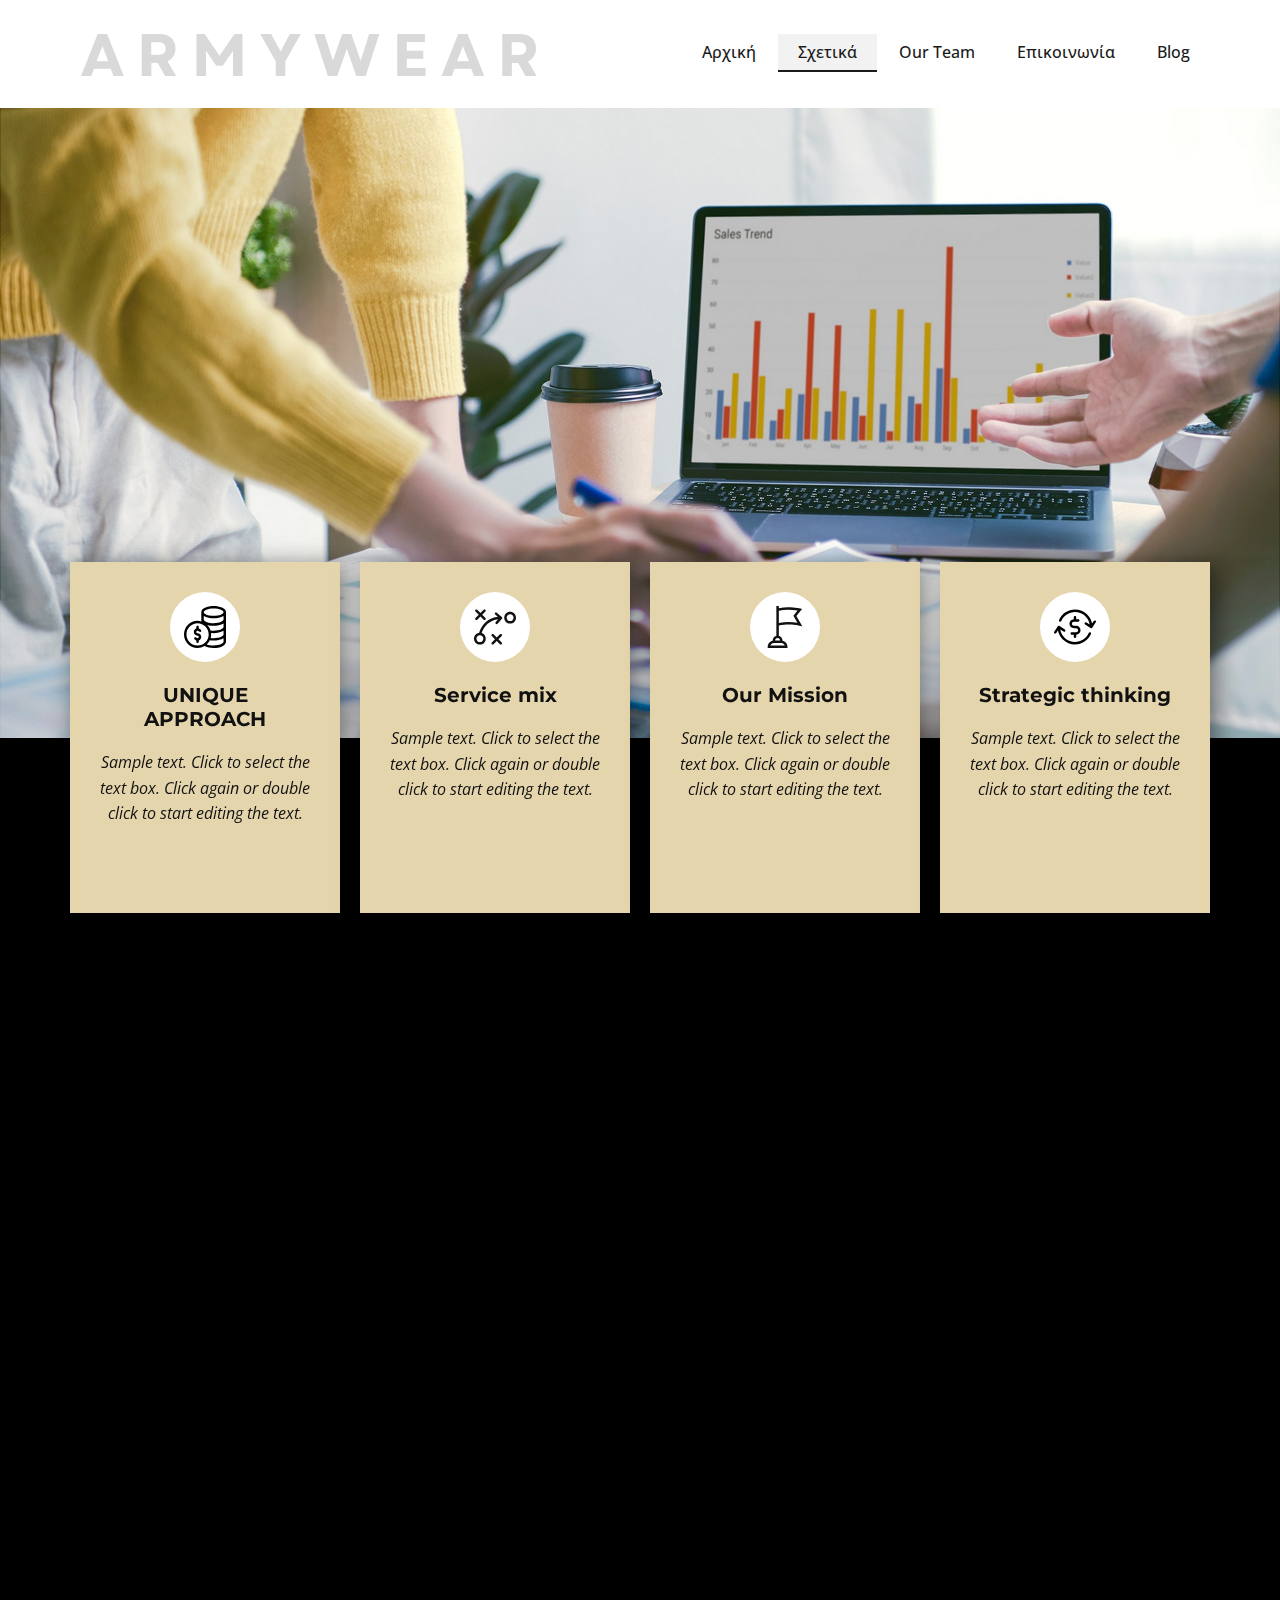
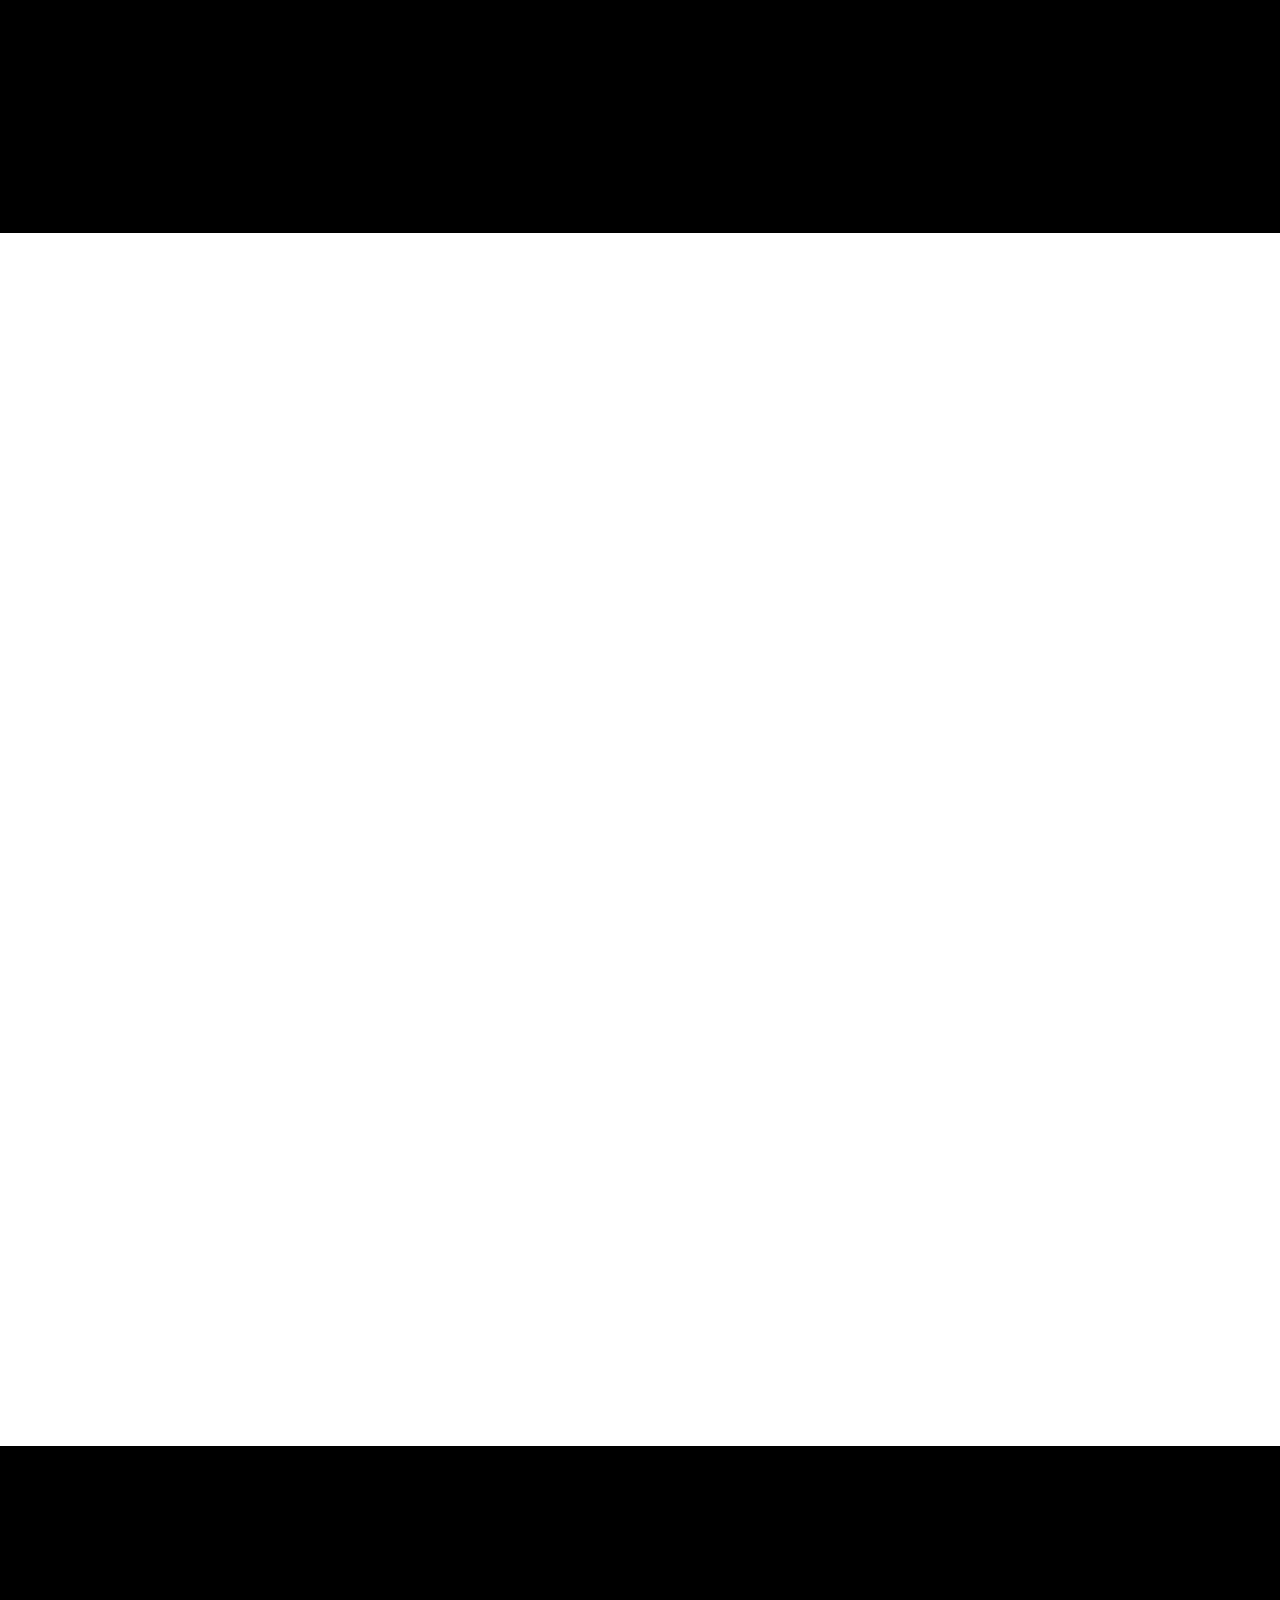
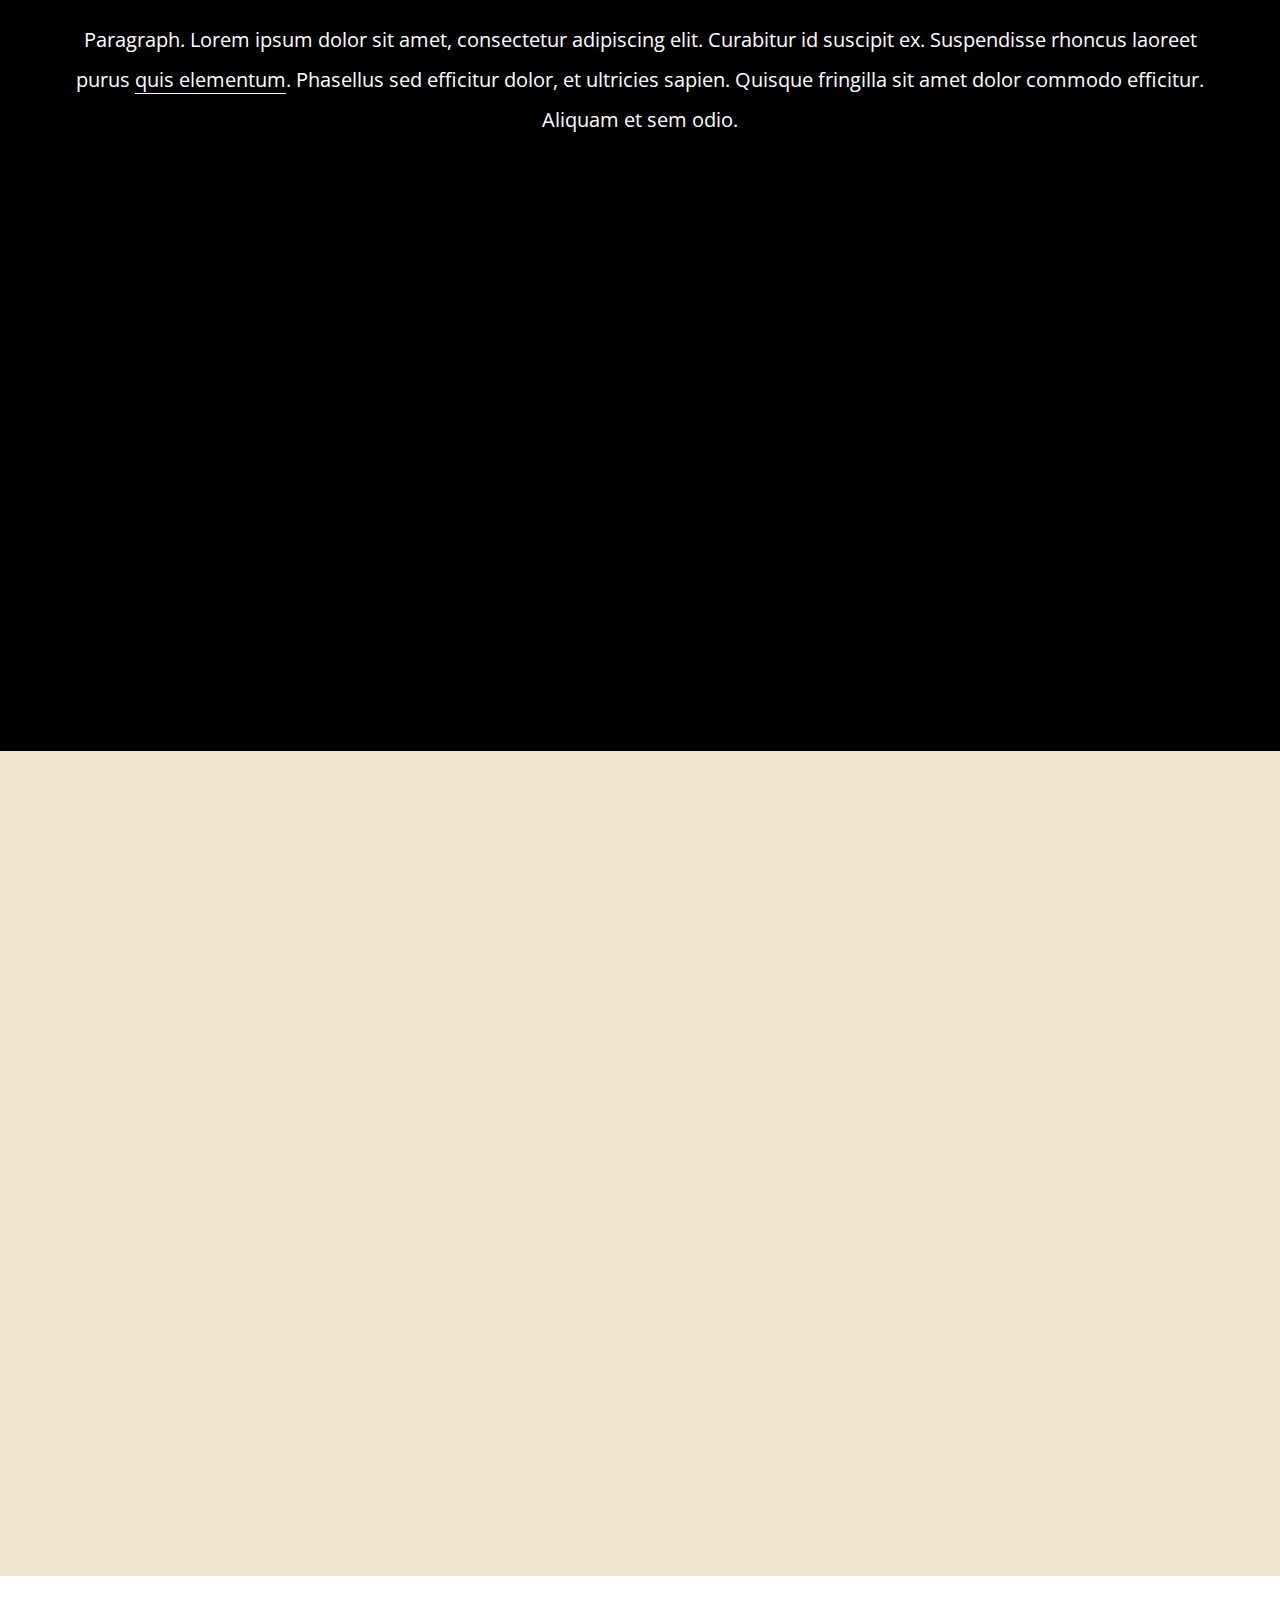
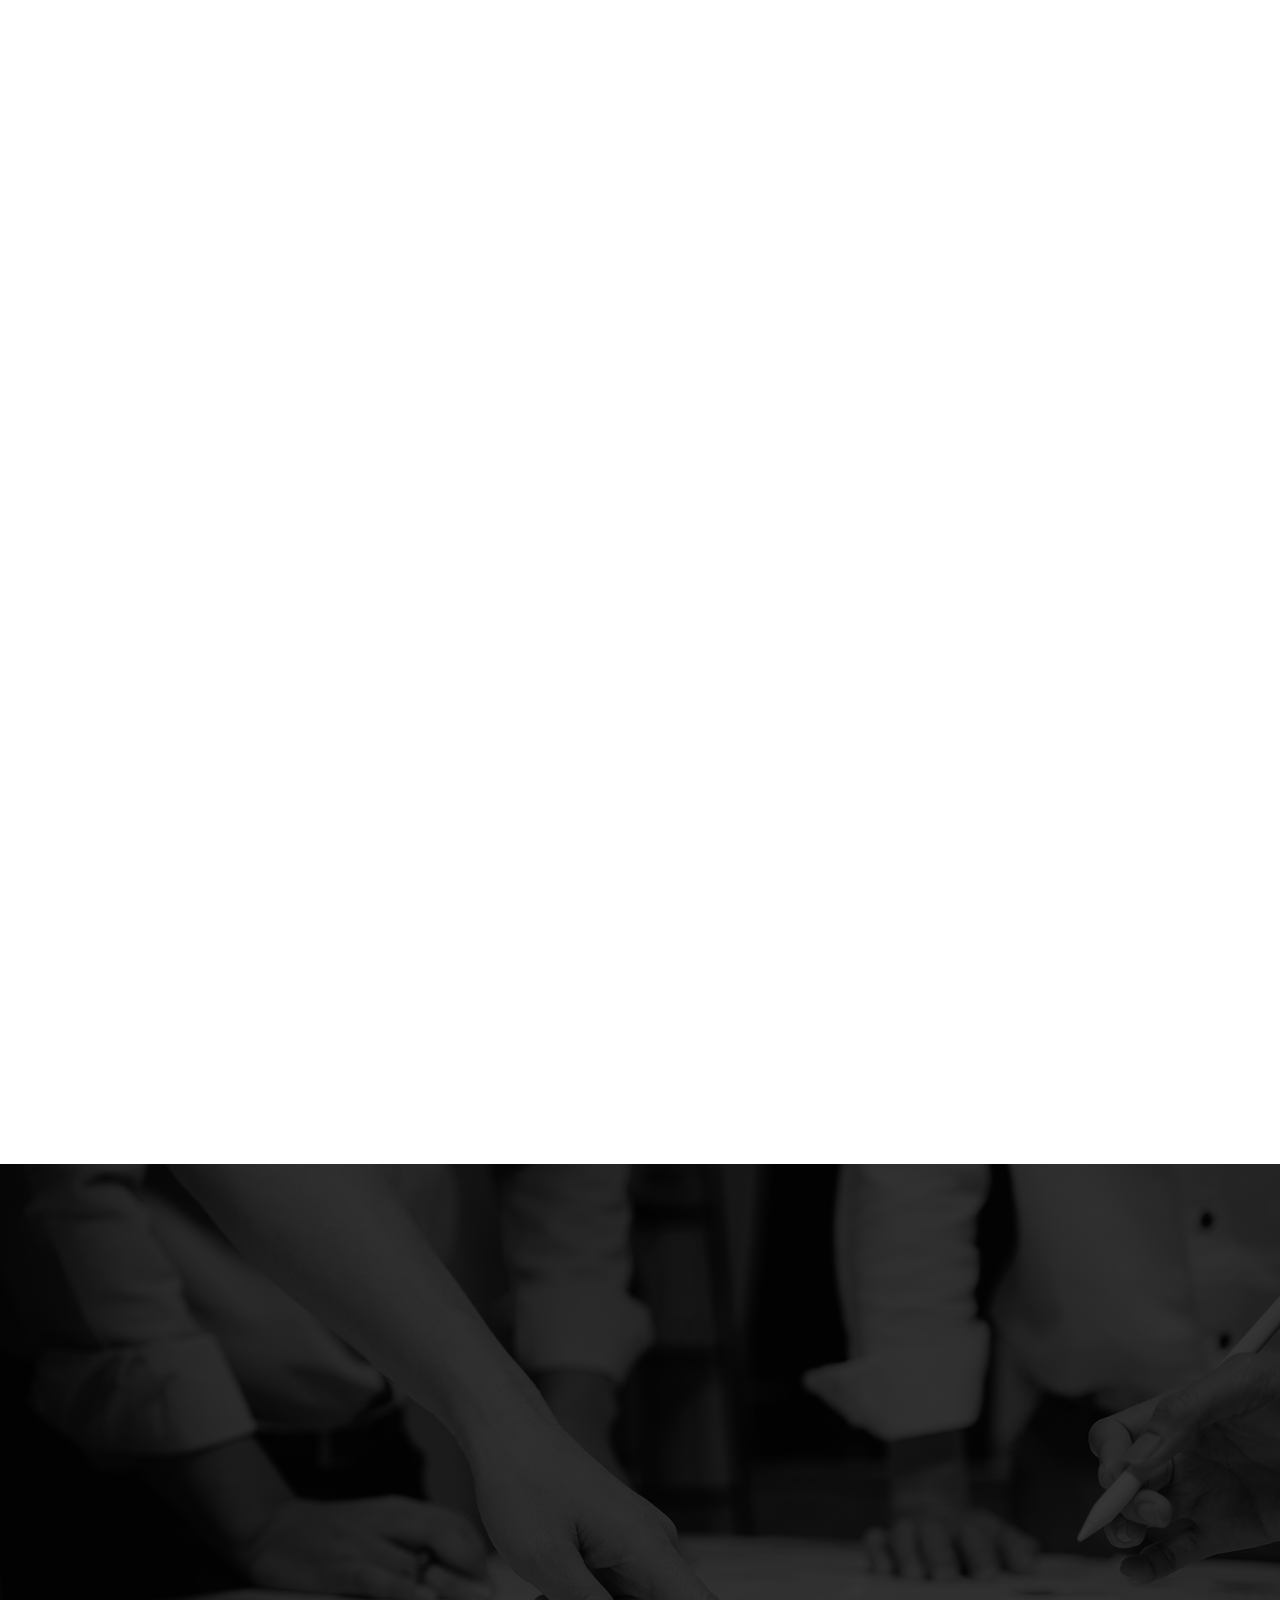
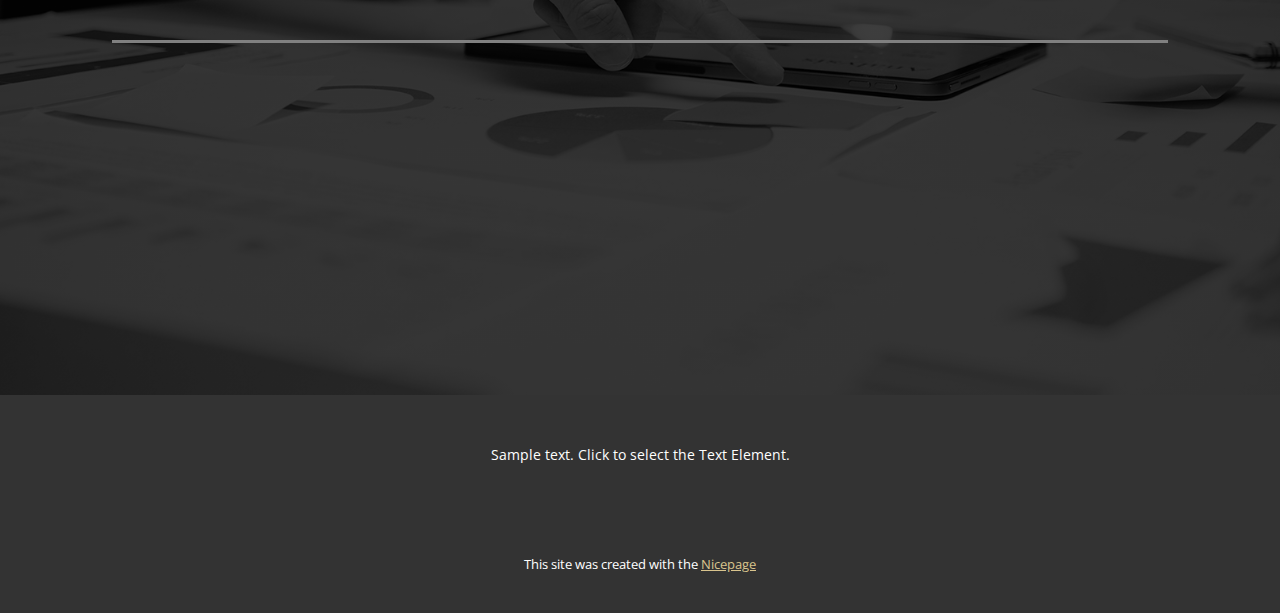
==== About.html @ b948390c "Add files via upload" ====
<!DOCTYPE html>
<html style="font-size: 16px;" lang="en"><head>
    <meta name="viewport" content="width=device-width, initial-scale=1.0">
    <meta charset="utf-8">
    <meta name="keywords" content="​Why you&amp;apos;ll love us, ​We believe in collaboration and innovation., ​Clients we believe in, Testimonials, ​Want to launch your brand into the future? Strap in and let&amp;apos;s go!, ​Follow us on Social, ​​Want to launch your brand into the future? Strap in and let&amp;apos;s go!">
    <meta name="description" content="">
    <title>About</title>
    <link rel="stylesheet" href="nicepage.css" media="screen">
<link rel="stylesheet" href="About.css" media="screen">
    <script class="u-script" type="text/javascript" src="jquery.js" defer=""></script>
    <script class="u-script" type="text/javascript" src="nicepage.js" defer=""></script>
    <meta name="generator" content="Nicepage 7.7.3, nicepage.com">
    
    
    
    
    
    
    
    
    
    
    <link id="u-theme-google-font" rel="stylesheet" href="https://fonts.googleapis.com/css?family=Montserrat:100,100i,200,200i,300,300i,400,400i,500,500i,600,600i,700,700i,800,800i,900,900i|Open+Sans:300,300i,400,400i,500,500i,600,600i,700,700i,800,800i">
    <link id="u-page-google-font" rel="stylesheet" href="https://fonts.googleapis.com/css?family=Montserrat:100,100i,200,200i,300,300i,400,400i,500,500i,600,600i,700,700i,800,800i,900,900i|Raleway:100,100i,200,200i,300,300i,400,400i,500,500i,600,600i,700,700i,800,800i,900,900i">
    <script type="application/ld+json">{
		"@context": "http://schema.org",
		"@type": "Organization",
		"name": "Site2",
		"logo": "images/GrayandBlackSimpleStudioLogo3.png"
}</script>
    <meta name="theme-color" content="#d9c48d">
    <meta property="og:title" content="About">
    <meta property="og:description" content="">
    <meta property="og:type" content="website">
  <meta data-intl-tel-input-cdn-path="intlTelInput/"></head>
  <body data-path-to-root="./" data-include-products="false" class="u-body u-xxl-mode" data-lang="en"><header class="u-clearfix u-header u-white u-header" id="sec-1a30"><div class="u-clearfix u-sheet u-valign-middle-lg u-valign-middle-sm u-valign-middle-xl u-valign-middle-xs u-sheet-1">
        <a href="#" class="u-image u-logo u-image-1" data-image-width="480" data-image-height="80">
          <img src="images/GrayandBlackSimpleStudioLogo3.png" class="u-logo-image u-logo-image-1">
        </a>
        <nav class="u-menu u-menu-one-level u-offcanvas u-menu-1" data-responsive-from="MD">
          <div class="menu-collapse" style="font-size: 1rem; letter-spacing: 0px; font-weight: 500;">
            <a class="u-button-style u-custom-active-border-color u-custom-active-color u-custom-border u-custom-border-color u-custom-borders u-custom-hover-border-color u-custom-hover-color u-custom-left-right-menu-spacing u-custom-padding-bottom u-custom-text-active-color u-custom-text-color u-custom-text-hover-color u-custom-top-bottom-menu-spacing u-hamburger-link u-nav-link u-text-active-palette-1-base u-text-hover-palette-2-base" href="#">
              <svg class="u-svg-link" viewBox="0 0 24 24"><use xlink:href="#menu-hamburger"></use></svg>
              <svg class="u-svg-content" version="1.1" id="menu-hamburger" viewBox="0 0 16 16" x="0px" y="0px" xmlns:xlink="http://www.w3.org/1999/xlink" xmlns="http://www.w3.org/2000/svg"><g><rect y="1" width="16" height="2"></rect><rect y="7" width="16" height="2"></rect><rect y="13" width="16" height="2"></rect>
</g></svg>
            </a>
          </div>
          <div class="u-custom-menu u-nav-container">
            <ul class="u-nav u-spacing-2 u-unstyled u-nav-1"><li class="u-nav-item"><a class="u-active-grey-5 u-border-2 u-border-active-grey-90 u-border-hover-grey-50 u-border-no-left u-border-no-right u-border-no-top u-button-style u-hover-grey-10 u-nav-link u-text-active-grey-90 u-text-grey-90 u-text-hover-grey-90" href="index.html" style="padding: 10px 20px;">Αρχική</a>
</li><li class="u-nav-item"><a class="u-active-grey-5 u-border-2 u-border-active-grey-90 u-border-hover-grey-50 u-border-no-left u-border-no-right u-border-no-top u-button-style u-hover-grey-10 u-nav-link u-text-active-grey-90 u-text-grey-90 u-text-hover-grey-90" href="About.html" style="padding: 10px 20px;">Σχετικά</a>
</li><li class="u-nav-item"><a class="u-active-grey-5 u-border-2 u-border-active-grey-90 u-border-hover-grey-50 u-border-no-left u-border-no-right u-border-no-top u-button-style u-hover-grey-10 u-nav-link u-text-active-grey-90 u-text-grey-90 u-text-hover-grey-90" href="Team.html" style="padding: 10px 20px;">Our Team</a>
</li><li class="u-nav-item"><a class="u-active-grey-5 u-border-2 u-border-active-grey-90 u-border-hover-grey-50 u-border-no-left u-border-no-right u-border-no-top u-button-style u-hover-grey-10 u-nav-link u-text-active-grey-90 u-text-grey-90 u-text-hover-grey-90" href="Contact.html" style="padding: 10px 20px;">Επικοινωνία</a>
</li><li class="u-nav-item"><a class="u-active-grey-5 u-border-2 u-border-active-grey-90 u-border-hover-grey-50 u-border-no-left u-border-no-right u-border-no-top u-button-style u-hover-grey-10 u-nav-link u-text-active-grey-90 u-text-grey-90 u-text-hover-grey-90" href="blog/blog.html" style="padding: 10px 20px;">Blog</a>
</li></ul>
          </div>
          <div class="u-custom-menu u-nav-container-collapse">
            <div class="u-black u-container-style u-inner-container-layout u-opacity u-opacity-95 u-sidenav">
              <div class="u-inner-container-layout u-sidenav-overflow">
                <div class="u-menu-close"></div>
                <ul class="u-align-center u-nav u-popupmenu-items u-unstyled u-nav-2"><li class="u-nav-item"><a class="u-button-style u-nav-link" href="index.html">Αρχική</a>
</li><li class="u-nav-item"><a class="u-button-style u-nav-link" href="About.html">Σχετικά</a>
</li><li class="u-nav-item"><a class="u-button-style u-nav-link" href="Team.html">Our Team</a>
</li><li class="u-nav-item"><a class="u-button-style u-nav-link" href="Contact.html">Επικοινωνία</a>
</li><li class="u-nav-item"><a class="u-button-style u-nav-link" href="blog/blog.html">Blog</a>
</li></ul>
              </div>
            </div>
            <div class="u-black u-menu-overlay u-opacity u-opacity-70"></div>
          </div>
          <style class="menu-style">@media (max-width: 939px) {
                    [data-responsive-from="MD"] .u-nav-container {
                        display: none;
                    }
                    [data-responsive-from="MD"] .menu-collapse {
                        display: block;
                    }
                }</style>
        </nav>
      </div></header>
    <section class="u-black u-clearfix u-container-align-center u-section-1" id="sec-012a">
      <img class="u-expanded-width u-image u-image-1" src="images/gghghgh.jpg" data-image-width="1980" data-image-height="1005">
      <div class="u-list u-list-1">
        <div class="u-repeater u-repeater-1">
          <div class="u-align-left u-container-align-center u-container-style u-list-item u-palette-1-light-1 u-repeater-item u-list-item-1" data-animation-name="customAnimationIn" data-animation-duration="1750" data-animation-delay="250">
            <div class="u-container-layout u-similar-container u-valign-top u-container-layout-1"><span class="u-align-center u-icon u-icon-circle u-text-black u-white u-icon-1" data-animation-name="customAnimationIn" data-animation-duration="1500" data-animation-delay="500"><svg class="u-svg-link" preserveAspectRatio="xMidYMin slice" viewBox="0 0 512 512" style=""><use xlink:href="#svg-22f7"></use></svg><svg class="u-svg-content" viewBox="0 0 512 512" x="0px" y="0px" id="svg-22f7" style="enable-background:new 0 0 512 512;"><g><g><path d="M165,332c-7.99,0-15-7.477-15-16c0-6.286,3.965-11.953,9.866-14.103c7.7-2.806,16.673,0.999,24.606,10.445    c5.33,6.344,14.79,7.167,21.134,1.839s7.167-14.79,1.839-21.133c-8.109-9.656-17.548-16.293-27.445-19.625V256    c0-8.284-6.716-15-15-15s-15,6.716-15,15v17.572c-0.134,0.047-0.268,0.088-0.401,0.137C131.895,280.157,120,297.153,120,316    c0,11.955,4.597,23.347,12.944,32.079C141.526,357.056,152.911,362,165,362c8.271,0,15,6.729,15,15    c0,6.042-3.596,11.468-9.159,13.825c-6.717,2.844-14.755,0.417-22.059-6.659c-5.951-5.764-15.445-5.614-21.211,0.335    c-5.764,5.95-5.614,15.446,0.336,21.21c6.772,6.561,14.301,11.197,22.093,13.813V437c0,8.284,6.716,15,15,15s15-6.716,15-15    v-17.571c18.295-6.504,30-23.575,30-42.429C210,352.187,189.813,332,165,332z"></path>
</g>
</g><g><g><path d="M463,18.844C435.379,6.692,399.155,0,361,0c-78.082,0-150,28.671-150,75c0,11.591,0,101.714,0,112.545    c-14.791-4.307-30.239-6.545-46-6.545c-43.972,0-85.406,17.376-116.67,48.928C17.164,261.381,0,302.958,0,347    c0,90.981,74.019,165,165,165c30.361,0,59.55-8.159,85.059-23.438C277.958,503.529,317.713,512,361,512    c38.155,0,74.379-6.692,102-18.844c31.598-13.901,49-33.845,49-56.156c0-9.342,0-352.464,0-362    C512,52.688,494.598,32.745,463,18.844z M165,482c-74.439,0-135-60.561-135-135c0-74.991,60.561-136,135-136    c74.99,0,136,61.009,136,136C301,421.439,239.99,482,165,482z M482,437c0,18.348-47.137,45-121,45    c-31.422,0-61.106-5.036-83.63-13.86c1.589-1.46,3.161-2.943,4.703-4.47c13.507-13.384,24.406-28.635,32.467-45.148    C329.443,420.82,345.011,422,361,422c39.443,0,88.356-7.667,121-29.019V437z M482,347c0,18.348-47.137,45-121,45    c-12.237,0-24.166-0.765-35.661-2.246C329.066,375.97,331,361.627,331,347c0-5.889-0.321-11.733-0.935-17.517    c10.104,1,20.445,1.517,30.935,1.517c39.446,0,88.355-7.668,121-29.019V347z M482,256c0,18.348-47.137,45-121,45    c-12.768,0-25.26-0.835-37.274-2.458c-7.785-25.252-21.674-48.495-40.917-67.958C306,237.356,332.938,241,361,241    c39.446,0,88.355-7.668,121-29.019V256z M482,166c0,18.348-47.137,45-121,45c-34.007,0-65.745-5.782-89.367-16.281    C252.737,186.322,241,175.317,241,166v-44.805C273.474,142.481,321.972,150,361,150c39.446,0,88.355-7.668,121-29.019V166z     M361,120c-73.276,0-120-26.255-120-45c0-18.803,46.857-45,120-45c73.863,0,121,26.652,121,45S434.863,120,361,120z"></path>
</g>
</g></svg></span>
              <h5 class="u-align-center u-text u-text-1"> Unique approach</h5>
              <p class="u-align-center u-text u-text-2">Sample text. Click to select the text box. Click again or double click to start editing the text.</p>
            </div>
          </div>
          <div class="u-align-left u-container-align-center u-container-style u-list-item u-palette-1-light-1 u-repeater-item u-video-cover u-list-item-2" data-animation-name="customAnimationIn" data-animation-duration="1750" data-animation-delay="250">
            <div class="u-container-layout u-similar-container u-valign-top u-container-layout-2"><span class="u-align-center u-icon u-icon-circle u-white u-icon-2" data-animation-name="customAnimationIn" data-animation-duration="1500" data-animation-delay="500"><svg class="u-svg-link" preserveAspectRatio="xMidYMin slice" viewBox="0 0 297 297" style=""><use xlink:href="#svg-3005"></use></svg><svg class="u-svg-content" viewBox="0 0 297 297" id="svg-3005"><g><path d="m255.402,41.116c-22.937,0-41.599,18.661-41.599,41.598s18.661,41.599 41.599,41.599c22.937,0 41.598-18.662 41.598-41.599s-18.661-41.598-41.598-41.598zm0,65.786c-13.338,0-24.188-10.85-24.188-24.188 0-13.337 10.85-24.187 24.188-24.187 13.337,0 24.187,10.85 24.187,24.187 0.001,13.338-10.85,24.188-24.187,24.188z"></path><path d="m10.772,97.093c1.7,1.699 3.928,2.549 6.156,2.549s4.456-0.85 6.156-2.549l22.626-22.626 22.626,22.626c1.7,1.699 3.928,2.549 6.156,2.549 2.228,0 4.456-0.85 6.156-2.549 3.399-3.399 3.399-8.912 0-12.312l-22.627-22.625 22.626-22.626c3.399-3.399 3.399-8.912 0-12.312-3.4-3.398-8.911-3.398-12.312,0l-22.625,22.626-22.626-22.626c-3.4-3.398-8.911-3.398-12.312,0-3.399,3.399-3.399,8.912 0,12.312l22.626,22.626-22.626,22.625c-3.399,3.4-3.399,8.912 1.77636e-15,12.312z"></path><path d="m195.772,199.907c-3.4-3.398-8.911-3.398-12.312,0l-22.625,22.625-22.626-22.625c-3.4-3.398-8.911-3.398-12.312,0-3.399,3.4-3.399,8.912 0,12.312l22.626,22.625-22.626,22.626c-3.399,3.399-3.399,8.912 0,12.312 1.7,1.699 3.928,2.549 6.156,2.549s4.456-0.85 6.156-2.549l22.626-22.626 22.625,22.625c1.7,1.699 3.928,2.549 6.156,2.549 2.228,0 4.456-0.85 6.156-2.549 3.399-3.4 3.399-8.912 0-12.312l-22.625-22.625 22.625-22.625c3.4-3.4 3.4-8.913 0-12.312z"></path><path d="m196.45,77.836l-35.107-30.518c-3.628-3.155-9.127-2.768-12.281,0.859-3.154,3.628-2.769,9.126 0.859,12.281l18.618,16.185c-54.952,7.187-87.489,35.904-105.577,60.176-15.843,21.26-23.25,42.201-26.224,52.608-20.654,2.415-36.738,20.012-36.738,41.305 0,22.937 18.661,41.599 41.598,41.599s41.599-18.661 41.599-41.599c0-18.464-12.096-34.148-28.777-39.567 3.133-9.898 9.919-27.229 22.924-44.503 22.64-30.071 54.091-47.78 93.656-52.816l-17.348,19.957c-3.154,3.628-2.769,9.126 0.859,12.281 1.648,1.433 3.682,2.135 5.707,2.135 2.433,0 4.853-1.014 6.574-2.994l30.518-35.108c3.154-3.629 2.769-9.126-0.86-12.281zm-130.664,152.896c0,13.338-10.85,24.188-24.188,24.188-13.337,0-24.187-10.85-24.187-24.188 0-13.337 10.85-24.187 24.187-24.187 13.337,0 24.188,10.85 24.188,24.187z"></path>
</g></svg></span>
              <h5 class="u-align-center u-text u-text-3"> Service mix</h5>
              <p class="u-align-center u-text u-text-4">Sample text. Click to select the text box. Click again or double click to start editing the text.</p>
            </div>
          </div>
          <div class="u-align-left u-container-align-center u-container-style u-list-item u-palette-1-light-1 u-repeater-item u-video-cover u-list-item-3" data-animation-name="customAnimationIn" data-animation-duration="1750" data-animation-delay="250">
            <div class="u-container-layout u-similar-container u-valign-top u-container-layout-3"><span class="u-align-center u-icon u-icon-circle u-white u-icon-3" data-animation-name="customAnimationIn" data-animation-duration="1500" data-animation-delay="500"><svg class="u-svg-link" preserveAspectRatio="xMidYMin slice" viewBox="0 0 510 510" style=""><use xlink:href="#svg-529f"></use></svg><svg class="u-svg-content" viewBox="0 0 510 510" id="svg-529f"><g><path d="m393.159 121.41 69.152-86.44c-16.753-2.022-149.599-37.363-282.234-8.913v-26.057h-30v361.898c-25.85 6.678-45 30.195-45 58.102v1.509c-34.191 6.969-60 37.272-60 73.491v15h240v-15c0-36.22-25.809-66.522-60-73.491v-1.509c0-27.906-19.15-51.424-45-58.102v-124.733c153.335-30.989 264.132 7.082 284.847 9.834zm-140.653 358.59h-174.859c6.19-17.461 22.873-30 42.43-30h90c19.556 0 36.238 12.539 42.429 30zm-57.429-60h-60c0-16.542 13.458-30 30-30s30 13.458 30 30zm-15-213.427v-149.802c66.329-15.269 141.099-15.756 227.537-1.455l-50.619 63.274 48.8 85.4c-75.047-12.702-150.759-11.841-225.718 2.583z"></path>
</g></svg></span>
              <h5 class="u-align-center u-text u-text-5">Our Mission</h5>
              <p class="u-align-center u-text u-text-6">Sample text. Click to select the text box. Click again or double click to start editing the text.</p>
            </div>
          </div>
          <div class="u-align-left u-container-align-center u-container-style u-list-item u-palette-1-light-1 u-repeater-item u-video-cover u-list-item-4" data-animation-name="customAnimationIn" data-animation-duration="1750" data-animation-delay="250">
            <div class="u-container-layout u-similar-container u-valign-top u-container-layout-4"><span class="u-align-center u-icon u-icon-circle u-text-black u-white u-icon-4" data-animation-name="customAnimationIn" data-animation-duration="1500" data-animation-delay="500"><svg class="u-svg-link" preserveAspectRatio="xMidYMin slice" viewBox="0 0 512 512" style=""><use xlink:href="#svg-1746"></use></svg><svg class="u-svg-content" viewBox="0 0 512 512" x="0px" y="0px" id="svg-1746" style="enable-background:new 0 0 512 512;"><g><g><path d="M269.145,240.999h-26.292c-13.474,0-24.435-10.961-24.435-24.434c0-13.474,10.962-24.437,24.435-24.437h52.583    c8.284,0,15-6.716,15-15s-6.716-15-15-15h-24.437v-24.438c0-8.285-6.716-15.001-15-15.001c-8.284,0-15,6.716-15,15v24.484    c-29.159,0.983-52.581,24.995-52.581,54.39c0,30.015,24.42,54.434,54.435,54.434h26.292c13.475,0,24.438,10.963,24.438,24.439    c0,13.474-10.963,24.436-24.438,24.436h-52.582c-8.284,0-15,6.716-15,15s6.716,15,15,15h24.436v24.437c0,8.284,6.716,15,15,15    c8.284,0,15-6.716,15-15v-24.483c29.16-0.982,52.584-24.994,52.584-54.389C323.582,265.419,299.161,240.999,269.145,240.999z"></path>
</g>
</g><g><g><path d="M442.762,321.127c-7.59-3.318-16.434,0.148-19.751,7.739c-29.018,66.405-94.573,109.313-167.014,109.313    c-89.499,0-165.35-66.392-179.719-152.472l39.786,26.584c6.888,4.603,16.203,2.75,20.806-4.139    c4.603-6.888,2.749-16.203-4.139-20.806l-65.583-43.821c-3.308-2.21-7.358-3.013-11.26-2.24c-3.902,0.776-7.335,3.071-9.546,6.379    L2.529,313.247c-4.602,6.889-2.748,16.204,4.14,20.806c2.56,1.711,5.455,2.529,8.319,2.529c4.841,0,9.595-2.341,12.486-6.668    l20.692-30.972c8.42,41.121,28.882,78.841,59.51,108.786c39.874,38.983,92.548,60.453,148.322,60.453    c84.364,0,160.712-49.969,194.503-127.302C453.819,333.287,450.354,324.444,442.762,321.127z"></path>
</g>
</g><g><g><path d="M505.333,177.949c-6.89-4.602-16.204-2.749-20.806,4.139l-20.695,30.971c-8.42-41.122-28.882-78.842-59.51-108.787    c-39.874-38.983-92.549-60.453-148.323-60.453c-84.363,0-160.711,49.97-194.503,127.302c-3.317,7.591,0.148,16.434,7.739,19.751    s16.434-0.148,19.752-7.739c29.017-66.404,94.573-109.314,167.013-109.314c89.498,0,165.349,66.393,179.72,152.472l-39.786-26.582    c-6.889-4.604-16.203-2.749-20.806,4.139c-4.602,6.889-2.749,16.204,4.14,20.806l65.581,43.818    c2.56,1.711,5.455,2.529,8.319,2.529c4.842,0,9.594-2.34,12.485-6.668l43.818-65.577    C514.073,191.866,512.22,182.551,505.333,177.949z"></path>
</g>
</g></svg></span>
              <h5 class="u-align-center u-text u-text-7"> Strategic thinking</h5>
              <p class="u-align-center u-text u-text-8">Sample text. Click to select the text box. Click again or double click to start editing the text.</p>
            </div>
          </div>
        </div>
      </div>
      <p class="u-align-center u-text u-text-default u-text-9" data-animation-name="customAnimationIn" data-animation-duration="1500" data-animation-delay="500">Image from <a href="https://freepik.com" class="u-active-none u-border-1 u-border-active-grey-60 u-border-grey-50 u-border-hover-grey-60 u-border-no-left u-border-no-right u-border-no-top u-bottom-left-radius-0 u-bottom-right-radius-0 u-btn u-button-link u-button-style u-hover-none u-none u-radius-0 u-text-body-alt-color u-top-left-radius-0 u-top-right-radius-0 u-btn-1">Freepik</a>
      </p>
    </section>
    <section class="u-black u-clearfix u-section-2" id="carousel_e3c2">
      <div class="u-clearfix u-sheet u-valign-bottom-xl u-valign-bottom-xxl u-valign-middle-lg u-valign-middle-md u-valign-middle-sm u-valign-middle-xs u-sheet-1">
        <div class="u-clearfix u-expanded-width u-layout-wrap u-layout-wrap-1">
          <div class="u-layout">
            <div class="u-layout-row">
              <div class="u-container-align-left u-container-style u-layout-cell u-size-35-xl u-size-35-xxl u-size-60-lg u-size-60-md u-size-60-sm u-size-60-xs u-white u-layout-cell-1" data-animation-name="customAnimationIn" data-animation-duration="1500" data-animation-delay="500">
                <div class="u-container-layout u-valign-middle u-container-layout-1">
                  <h2 class="u-align-left u-text u-text-1" data-animation-name="customAnimationIn" data-animation-duration="1500"> Why you'll love us</h2>
                  <div class="u-expanded-width u-list u-list-1">
                    <div class="u-repeater u-repeater-1">
                      <div class="u-align-left u-container-align-left-lg u-container-align-left-xl u-container-align-left-xxl u-container-style u-list-item u-repeater-item u-list-item-1" data-animation-name="customAnimationIn" data-animation-duration="1500" data-animation-delay="500">
                        <div class="u-container-layout u-similar-container u-valign-top-lg u-valign-top-xl u-valign-top-xxl u-container-layout-2"><span class="u-align-left u-file-icon u-icon u-icon-1"><img src="images/1442912-37.png" alt=""></span>
                          <h5 class="u-align-left u-custom-font u-font-montserrat u-text u-text-2"> Strategic thinking looks beyond what's in front of you to see the bigger picture.</h5>
                        </div>
                      </div>
                      <div class="u-align-left u-container-align-left u-container-style u-list-item u-repeater-item u-list-item-2" data-animation-name="customAnimationIn" data-animation-duration="1500" data-animation-delay="500">
                        <div class="u-container-layout u-similar-container u-valign-top-lg u-valign-top-xl u-valign-top-xxl u-container-layout-3"><span class="u-align-left u-file-icon u-icon u-icon-2"><img src="images/1442912-37.png" alt=""></span>
                          <h5 class="u-align-left u-custom-font u-font-montserrat u-text u-text-3"> You'll have access to some of the brightest minds from all corners of the web. </h5>
                        </div>
                      </div>
                      <div class="u-align-left u-container-align-left u-container-style u-list-item u-repeater-item u-list-item-3" data-animation-name="customAnimationIn" data-animation-duration="1500" data-animation-delay="500">
                        <div class="u-container-layout u-similar-container u-valign-top-lg u-valign-top-xl u-valign-top-xxl u-container-layout-4"><span class="u-align-left u-file-icon u-icon u-icon-3"><img src="images/1442912-37.png" alt=""></span>
                          <h5 class="u-align-left u-custom-font u-font-montserrat u-text u-text-4"> Getting to know your brand inside and out means we can innovate on your behalf</h5>
                        </div>
                      </div>
                      <div class="u-align-left u-container-align-left-lg u-container-align-left-md u-container-align-left-xl u-container-align-left-xxl u-container-style u-list-item u-repeater-item u-list-item-4" data-animation-name="customAnimationIn" data-animation-duration="1500" data-animation-delay="500">
                        <div class="u-container-layout u-similar-container u-valign-top-lg u-valign-top-xl u-valign-top-xxl u-container-layout-5"><span class="u-align-left u-file-icon u-icon u-icon-4"><img src="images/1442912-37.png" alt=""></span>
                          <h5 class="u-align-left u-custom-font u-font-montserrat u-text u-text-5"> When things take a turn, our partnership means we work with you to find creative solutions.</h5>
                        </div>
                      </div>
                    </div>
                  </div>
                  <p class="u-align-left u-text u-text-default u-text-6">Image from <a href="https://freepik.com" class="u-active-none u-border-1 u-border-active-grey-60 u-border-grey-75 u-border-hover-grey-60 u-border-no-left u-border-no-right u-border-no-top u-btn u-button-link u-button-style u-hover-none u-none u-text-body-color u-btn-1" data-animation-name="" data-animation-duration="0" data-animation-delay="0" data-animation-direction="">Freepik</a>
                  </p>
                  <a href="#" class="u-active-palette-3-base u-align-left u-black u-border-none u-btn u-btn-rectangle u-button-style u-custom-font u-font-raleway u-hover-palette-3-base u-radius-0 u-text-active-black u-text-body-alt-color u-text-hover-black u-btn-2" data-animation-name="customAnimationIn" data-animation-duration="1500" data-animation-delay="500">read more</a>
                </div>
              </div>
              <div class="u-container-style u-image u-layout-cell u-size-25-xl u-size-25-xxl u-size-60-lg u-size-60-md u-size-60-sm u-size-60-xs u-image-1" data-image-width="740" data-image-height="1110" data-animation-name="customAnimationIn" data-animation-duration="1500" data-animation-delay="500">
                <div class="u-container-layout u-container-layout-6"></div>
              </div>
            </div>
          </div>
        </div>
      </div>
    </section>
    <section class="u-clearfix u-container-align-center u-white u-section-3" id="carousel_13af">
      <div class="u-clearfix u-sheet u-sheet-1">
        <h2 class="u-align-center u-text u-text-default-lg u-text-default-xl u-text-1" data-animation-name="customAnimationIn" data-animation-duration="1500"> We believe in collaboration and innovation. </h2>
        <p class="u-align-center u-text u-text-default u-text-2" data-animation-name="customAnimationIn" data-animation-duration="1500"> These core values define who we are and the work we do.</p>
        <div class="u-list u-list-1">
          <div class="u-repeater u-repeater-1">
            <div class="u-border-2 u-border-grey-15 u-border-no-bottom u-border-no-left u-border-no-right u-container-style u-list-item u-repeater-item u-list-item-1" data-animation-name="customAnimationIn" data-animation-duration="2000" data-animation-delay="500">
              <div class="u-container-layout u-similar-container u-container-layout-1">
                <h4 class="u-text u-text-3"> We’re genuine and compassionate.</h4>
                <p class="u-text u-text-4"> Being in the people business can mean difficult decisions and tough conversations. We believe in going into every meeting with a desire and ability to be genuine and compassionate. We are all people, and people make mistakes. We’re here to help you fix those, without risk or judgment, and move forward.</p>
              </div>
            </div>
            <div class="u-border-2 u-border-grey-15 u-border-no-bottom u-border-no-left u-border-no-right u-container-style u-list-item u-repeater-item u-list-item-2" data-animation-name="customAnimationIn" data-animation-duration="2000" data-animation-delay="500">
              <div class="u-container-layout u-similar-container u-container-layout-2">
                <h4 class="u-text u-text-5"> Honesty, integrity, and accountability.</h4>
                <p class="u-text u-text-6"> Tempus egestas sed sed risus pretium quam vulputate dignissim. Ipsum consequat nisl vel pretium lectus quam id leo in. In pellentesque massa placerat duis ultricies lacus. Sed lectus vestibulum mattis ullamcorper velit sed ullamcorper. Etiam sit amet nisl purus in mollis.</p>
              </div>
            </div>
            <div class="u-border-2 u-border-grey-15 u-border-no-bottom u-border-no-left u-border-no-right u-container-style u-list-item u-repeater-item u-list-item-3" data-animation-name="customAnimationIn" data-animation-duration="2000" data-animation-delay="500">
              <div class="u-container-layout u-similar-container u-container-layout-3">
                <h4 class="u-text u-text-7"> Passion for our clients. </h4>
                <p class="u-text u-text-8"> Tempus egestas sed sed risus pretium quam vulputate dignissim. Ipsum consequat nisl vel pretium lectus quam id leo in. In pellentesque massa placerat duis ultricies lacus. Sed lectus vestibulum mattis ullamcorper velit sed ullamcorper. Etiam sit amet nisl purus in mollis.</p>
              </div>
            </div>
            <div class="u-border-2 u-border-grey-15 u-border-no-bottom u-border-no-left u-border-no-right u-container-style u-list-item u-repeater-item u-list-item-4" data-animation-name="customAnimationIn" data-animation-duration="2000" data-animation-delay="500">
              <div class="u-container-layout u-similar-container u-container-layout-4">
                <h4 class="u-text u-text-9"> Drive for results, with unparalleled service. </h4>
                <p class="u-text u-text-10"> Tempus egestas sed sed risus pretium quam vulputate dignissim. Ipsum consequat nisl vel pretium lectus quam id leo in. In pellentesque massa placerat duis ultricies lacus. Sed lectus vestibulum mattis ullamcorper velit sed ullamcorper. Etiam sit amet nisl purus in mollis.</p>
              </div>
            </div>
          </div>
        </div>
        <a href="#" class="u-active-palette-3-base u-black u-border-none u-btn u-btn-rectangle u-button-style u-custom-font u-font-raleway u-hover-palette-3-base u-radius-0 u-text-active-black u-text-body-alt-color u-text-hover-black u-btn-1" data-animation-name="customAnimationIn" data-animation-duration="1500" data-animation-delay="500">read more</a>
      </div>
    </section>
    <section class="u-align-center u-black u-clearfix u-container-align-center u-section-4" id="carousel_6107">
      <div class="u-clearfix u-sheet u-valign-middle u-sheet-1">
        <h2 class="u-align-center u-text u-text-default u-text-1" data-animation-name="customAnimationIn" data-animation-duration="1000"> Clients we believe in </h2>
        <p class="u-align-center u-text u-text-2">Paragraph. Lorem ipsum dolor sit amet, consectetur adipiscing elit. Curabitur id suscipit ex. Suspendisse rhoncus laoreet purus <a href="#" class="u-border-1 u-border-active-palette-1-light-3 u-border-hover-palette-1-light-3 u-border-no-left u-border-no-right u-border-no-top u-border-white u-btn u-button-link u-button-style u-none u-text-active-white u-text-body-alt-color u-text-hover-white u-btn-1">quis elementum</a>. Phasellus sed efficitur dolor, et ultricies sapien. Quisque fringilla sit amet dolor commodo efficitur.
                Aliquam et sem odio.
        </p>
        <div class="u-expanded-width u-list u-list-1">
          <div class="u-repeater u-repeater-1">
            <div class="u-container-align-center u-container-style u-list-item u-repeater-item">
              <div class="u-container-layout u-similar-container u-valign-middle u-container-layout-1">
                <img alt="" class="u-image u-image-contain u-image-default u-image-1" data-image-width="300" data-image-height="90" src="images/logo-amazon1.svg" data-animation-name="customAnimationIn" data-animation-duration="1500">
              </div>
            </div>
            <div class="u-container-align-center u-container-style u-list-item u-repeater-item">
              <div class="u-container-layout u-similar-container u-valign-middle u-container-layout-2">
                <img alt="" class="u-image u-image-contain u-image-default u-image-2" data-image-width="300" data-image-height="90" src="images/1.svg" data-animation-name="customAnimationIn" data-animation-duration="1500">
              </div>
            </div>
            <div class="u-container-align-center u-container-style u-list-item u-repeater-item">
              <div class="u-container-layout u-similar-container u-valign-middle u-container-layout-3">
                <img alt="" class="u-image u-image-contain u-image-default u-image-3" data-image-width="300" data-image-height="63" src="images/evga.svg" data-animation-name="customAnimationIn" data-animation-duration="1500">
              </div>
            </div>
            <div class="u-container-align-center u-container-style u-list-item u-repeater-item">
              <div class="u-container-layout u-similar-container u-valign-middle u-container-layout-4">
                <img alt="" class="u-image u-image-contain u-image-default u-image-4" data-image-width="300" data-image-height="39" src="images/tesla-9.svg" data-animation-name="customAnimationIn" data-animation-duration="1500">
              </div>
            </div>
            <div class="u-container-align-center u-container-style u-list-item u-repeater-item">
              <div class="u-container-layout u-similar-container u-valign-middle u-container-layout-5">
                <img alt="" class="u-image u-image-contain u-image-default u-image-5" data-image-width="300" data-image-height="54" src="images/sony-logo.svg" data-animation-name="customAnimationIn" data-animation-duration="1500">
              </div>
            </div>
            <div class="u-container-align-center u-container-style u-list-item u-repeater-item">
              <div class="u-container-layout u-similar-container u-valign-middle u-container-layout-6">
                <img alt="" class="u-image u-image-contain u-image-default u-image-6" data-image-width="300" data-image-height="65" src="images/crocs-wordmark.svg" data-animation-name="customAnimationIn" data-animation-duration="1500">
              </div>
            </div>
            <div class="u-container-align-center u-container-style u-list-item u-repeater-item">
              <div class="u-container-layout u-similar-container u-valign-middle u-container-layout-7">
                <img alt="" class="u-image u-image-contain u-image-default u-image-7" data-image-width="300" data-image-height="90" src="images/logo-amazon1.svg" data-animation-name="customAnimationIn" data-animation-duration="1500">
              </div>
            </div>
            <div class="u-container-align-center u-container-style u-list-item u-repeater-item">
              <div class="u-container-layout u-similar-container u-valign-middle u-container-layout-8">
                <img alt="" class="u-image u-image-contain u-image-default u-image-8" data-image-width="300" data-image-height="87" src="images/asos-1.svg" data-animation-name="customAnimationIn" data-animation-duration="1500">
              </div>
            </div>
            <div class="u-container-align-center u-container-style u-list-item u-repeater-item">
              <div class="u-container-layout u-similar-container u-valign-middle u-container-layout-9">
                <img alt="" class="u-image u-image-contain u-image-default u-image-9" data-image-width="300" data-image-height="89" src="images/bergners-1.svg" data-animation-name="customAnimationIn" data-animation-duration="1500">
              </div>
            </div>
            <div class="u-container-align-center u-container-style u-list-item u-repeater-item">
              <div class="u-container-layout u-similar-container u-valign-middle u-container-layout-10">
                <img alt="" class="u-image u-image-contain u-image-default u-image-10" data-image-width="300" data-image-height="115" src="images/ffff.svg" data-animation-name="customAnimationIn" data-animation-duration="1500">
              </div>
            </div>
            <div class="u-container-align-center u-container-style u-list-item u-repeater-item">
              <div class="u-container-layout u-similar-container u-valign-middle u-container-layout-11">
                <img alt="" class="u-image u-image-contain u-image-default u-image-11" data-image-width="300" data-image-height="61" src="images/medium-wordmark.svg" data-animation-name="customAnimationIn" data-animation-duration="1500">
              </div>
            </div>
            <div class="u-container-align-center u-container-style u-list-item u-repeater-item">
              <div class="u-container-layout u-similar-container u-valign-middle u-container-layout-12">
                <img alt="" class="u-image u-image-contain u-image-default u-image-12" data-image-width="300" data-image-height="61" src="images/t.svg" data-animation-name="customAnimationIn" data-animation-duration="1500">
              </div>
            </div>
          </div>
        </div>
      </div>
    </section>
    <section class="u-align-center u-clearfix u-container-align-center u-palette-1-light-2 u-section-5" id="carousel_8109">
      <div class="u-clearfix u-sheet u-valign-middle u-sheet-1">
        <h2 class="u-align-center u-text u-text-default u-text-1" data-animation-name="customAnimationIn" data-animation-duration="1500">Testimonials</h2>
        <div class="u-list u-list-1">
          <div class="u-repeater u-repeater-1">
            <div class="u-container-style u-list-item u-repeater-item u-shape-rectangle u-white u-list-item-1" data-animation-name="customAnimationIn" data-animation-duration="1500">
              <div class="u-container-layout u-similar-container u-valign-top u-container-layout-1">
                <div alt="" class="u-image u-image-circle u-image-1" data-image-width="864" data-image-height="1080"></div>
                <p class="u-text u-text-2">Sample text. Click to select the text box. Click again or double click to start editing the text.</p>
                <h6 class="u-text u-text-default u-text-3">stella larson</h6>
              </div>
            </div>
            <div class="u-container-style u-list-item u-repeater-item u-shape-rectangle u-white u-list-item-2" data-animation-name="customAnimationIn" data-animation-duration="1500">
              <div class="u-container-layout u-similar-container u-valign-top u-container-layout-2">
                <div alt="" class="u-image u-image-circle u-image-2" data-image-width="980" data-image-height="1500"></div>
                <p class="u-text u-text-4">Sample text. Click to select the text box. Click again or double click to start editing the text.</p>
                <h6 class="u-text u-text-default u-text-5">nick jhonson</h6>
              </div>
            </div>
            <div class="u-container-style u-list-item u-repeater-item u-shape-rectangle u-white u-list-item-3" data-animation-name="customAnimationIn" data-animation-duration="1500">
              <div class="u-container-layout u-similar-container u-valign-top u-container-layout-3">
                <div alt="" class="u-image u-image-circle u-image-3" data-image-width="1000" data-image-height="1500"></div>
                <p class="u-text u-text-6">Sample text. Click to select the text box. Click again or double click to start editing the text.</p>
                <h6 class="u-text u-text-default u-text-7">olga ivanova</h6>
              </div>
            </div>
            <div class="u-container-style u-list-item u-repeater-item u-shape-rectangle u-white u-list-item-4" data-animation-name="customAnimationIn" data-animation-duration="1500">
              <div class="u-container-layout u-similar-container u-valign-top u-container-layout-4">
                <div alt="" class="u-image u-image-circle u-image-4" data-image-width="1260" data-image-height="698"></div>
                <p class="u-text u-text-8">Sample text. Click to select the text box. Click again or double click to start editing the text.</p>
                <h6 class="u-text u-text-default u-text-9">paul hudson</h6>
              </div>
            </div>
            <div class="u-container-style u-list-item u-repeater-item u-shape-rectangle u-white u-list-item-5" data-animation-name="customAnimationIn" data-animation-duration="1500">
              <div class="u-container-layout u-similar-container u-valign-top u-container-layout-5">
                <div alt="" class="u-image u-image-circle u-image-5" data-image-width="512" data-image-height="750"></div>
                <p class="u-text u-text-10">Sample text. Click to select the text box. Click again or double click to start editing the text.</p>
                <h6 class="u-text u-text-default u-text-11">cash hudson</h6>
              </div>
            </div>
            <div class="u-container-style u-list-item u-repeater-item u-shape-rectangle u-white u-list-item-6" data-animation-name="customAnimationIn" data-animation-duration="1500">
              <div class="u-container-layout u-similar-container u-valign-top u-container-layout-6">
                <div alt="" class="u-image u-image-circle u-image-6" data-image-width="1000" data-image-height="1500"></div>
                <p class="u-text u-text-12">Sample text. Click to select the text box. Click again or double click to start editing the text.</p>
                <h6 class="u-text u-text-default u-text-13">mike perry</h6>
              </div>
            </div>
          </div>
        </div>
      </div>
    </section>
    <section class="u-clearfix u-valign-middle-sm u-valign-middle-xl u-valign-middle-xs u-section-6" id="carousel_8747">
      <div class="u-clearfix u-gutter-28 u-layout-wrap u-layout-wrap-1">
        <div class="u-layout">
          <div class="u-layout-row">
            <div class="u-container-align-left-xxl u-container-style u-layout-cell u-shape-rectangle u-size-20-lg u-size-20-xl u-size-20-xxl u-size-60-md u-size-60-sm u-size-60-xs u-layout-cell-1">
              <div class="u-container-layout u-valign-middle-md u-valign-middle-sm u-valign-middle-xs u-container-layout-1">
                <img class="u-expanded-width-xl u-image u-image-default u-image-1" src="images/33809698_811830471.png" alt="" data-image-width="407" data-image-height="387" data-animation-name="customAnimationIn" data-animation-duration="1500" data-animation-delay="500">
              </div>
            </div>
            <div class="u-container-style u-layout-cell u-shape-rectangle u-size-40-lg u-size-40-xl u-size-40-xxl u-size-60-md u-size-60-sm u-size-60-xs u-layout-cell-2" data-animation-name="customAnimationIn" data-animation-duration="1500" data-animation-delay="0">
              <div class="u-container-layout u-valign-middle u-container-layout-2">
                <h2 class="u-text u-text-default u-text-1"> Want to launch your brand into the future? Strap in and let's go!</h2>
                <p class="u-text u-text-default u-text-2"> Article evident arrived express highest men did boy. Mistress sensible entirely am so. Quick can manor smart money hopes worth too. Comfort produce husband boy her had hearing. Law others theirs passed but wishes. You day real less till dear read.</p>
                <p class="u-text u-text-3">Image from <a href="https://freepik.com" class="u-active-none u-border-1 u-border-active-grey-60 u-border-grey-75 u-border-hover-grey-60 u-border-no-left u-border-no-right u-border-no-top u-bottom-left-radius-0 u-bottom-right-radius-0 u-btn u-button-link u-button-style u-hover-none u-none u-radius-0 u-text-body-color u-top-left-radius-0 u-top-right-radius-0 u-btn-1">Freepik</a>
                </p>
                <a href="#" class="u-active-palette-3-base u-black u-border-none u-btn u-btn-rectangle u-button-style u-custom-font u-font-raleway u-hover-palette-3-base u-radius-0 u-text-active-black u-text-body-alt-color u-text-hover-black u-btn-2" data-animation-name="customAnimationIn" data-animation-duration="1500" data-animation-delay="500">Get Started</a>
              </div>
            </div>
          </div>
        </div>
      </div>
    </section>
    <section class="u-clearfix u-container-align-center u-valign-middle u-section-7" id="carousel_67ed">
      <div class="u-clearfix u-expanded-width u-layout-wrap u-layout-wrap-1">
        <div class="u-gutter-0 u-layout">
          <div class="u-layout-row">
            <div class="u-container-align-center u-container-style u-image u-layout-cell u-left-cell u-size-30-lg u-size-30-xl u-size-30-xxl u-size-60-md u-size-60-sm u-size-60-xs u-image-1" data-image-width="1380" data-image-height="920" data-animation-name="customAnimationIn" data-animation-duration="1000">
              <div class="u-container-layout u-container-layout-1"></div>
            </div>
            <div class="u-container-align-center u-container-style u-layout-cell u-right-cell u-size-30-lg u-size-30-xl u-size-30-xxl u-size-60-md u-size-60-sm u-size-60-xs u-white u-layout-cell-2" data-animation-name="customAnimationIn" data-animation-duration="1500" data-animation-delay="500">
              <div class="u-container-layout u-valign-middle u-container-layout-2">
                <h2 class="u-align-center u-text u-text-1"> Follow us on Social</h2>
                <p class="u-align-center u-text u-text-2"> Looking for the latest industry insights, timely agency updates? Follow us on social:</p>
                <div class="u-social-icons u-spacing-21 u-social-icons-1">
                  <a class="u-social-url" target="_blank" href=""><span class="u-icon u-icon-circle u-social-facebook u-social-icon u-icon-1"><svg class="u-svg-link" preserveAspectRatio="xMidYMin slice" viewBox="0 0 112 112" style=""><use xlink:href="#svg-2fe9"></use></svg><svg x="0px" y="0px" viewBox="0 0 112 112" id="svg-2fe9" class="u-svg-content"><circle fill="#3B5998" cx="56.1" cy="56.1" r="55"></circle><path fill="#FFFFFF" d="M73.5,31.6h-9.1c-1.4,0-3.6,0.8-3.6,3.9v8.5h12.6L72,58.3H60.8v40.8H43.9V58.3h-8V43.9h8v-9.2
            c0-6.7,3.1-17,17-17h12.5v13.9H73.5z"></path></svg></span>
                  </a>
                  <a class="u-social-url" target="_blank" href=""><span class="u-icon u-icon-circle u-social-icon u-social-twitter u-icon-2"><svg class="u-svg-link" preserveAspectRatio="xMidYMin slice" viewBox="0 0 112 112" style=""><use xlink:href="#svg-0979"></use></svg><svg x="0px" y="0px" viewBox="0 0 112 112" id="svg-0979" class="u-svg-content"><circle fill="#55ACEE" class="st0" cx="56.1" cy="56.1" r="55"></circle><path fill="#FFFFFF" d="M83.8,47.3c0,0.6,0,1.2,0,1.7c0,17.7-13.5,38.2-38.2,38.2C38,87.2,31,85,25,81.2c1,0.1,2.1,0.2,3.2,0.2
            c6.3,0,12.1-2.1,16.7-5.7c-5.9-0.1-10.8-4-12.5-9.3c0.8,0.2,1.7,0.2,2.5,0.2c1.2,0,2.4-0.2,3.5-0.5c-6.1-1.2-10.8-6.7-10.8-13.1
            c0-0.1,0-0.1,0-0.2c1.8,1,3.9,1.6,6.1,1.7c-3.6-2.4-6-6.5-6-11.2c0-2.5,0.7-4.8,1.8-6.7c6.6,8.1,16.5,13.5,27.6,14
            c-0.2-1-0.3-2-0.3-3.1c0-7.4,6-13.4,13.4-13.4c3.9,0,7.3,1.6,9.8,4.2c3.1-0.6,5.9-1.7,8.5-3.3c-1,3.1-3.1,5.8-5.9,7.4
            c2.7-0.3,5.3-1,7.7-2.1C88.7,43,86.4,45.4,83.8,47.3z"></path></svg></span>
                  </a>
                  <a class="u-social-url" target="_blank" href=""><span class="u-icon u-icon-circle u-social-icon u-social-instagram u-icon-3"><svg class="u-svg-link" preserveAspectRatio="xMidYMin slice" viewBox="0 0 112 112" style=""><use xlink:href="#svg-46f7"></use></svg><svg x="0px" y="0px" viewBox="0 0 112 112" id="svg-46f7" class="u-svg-content"><circle fill="#C536A4" cx="56.1" cy="56.1" r="55"></circle><path fill="#FFFFFF" d="M55.9,38.2c-9.9,0-17.9,8-17.9,17.9C38,66,46,74,55.9,74c9.9,0,17.9-8,17.9-17.9C73.8,46.2,65.8,38.2,55.9,38.2
            z M55.9,66.4c-5.7,0-10.3-4.6-10.3-10.3c-0.1-5.7,4.6-10.3,10.3-10.3c5.7,0,10.3,4.6,10.3,10.3C66.2,61.8,61.6,66.4,55.9,66.4z"></path><path fill="#FFFFFF" d="M74.3,33.5c-2.3,0-4.2,1.9-4.2,4.2s1.9,4.2,4.2,4.2s4.2-1.9,4.2-4.2S76.6,33.5,74.3,33.5z"></path><path fill="#FFFFFF" d="M73.1,21.3H38.6c-9.7,0-17.5,7.9-17.5,17.5v34.5c0,9.7,7.9,17.6,17.5,17.6h34.5c9.7,0,17.5-7.9,17.5-17.5V38.8
            C90.6,29.1,82.7,21.3,73.1,21.3z M83,73.3c0,5.5-4.5,9.9-9.9,9.9H38.6c-5.5,0-9.9-4.5-9.9-9.9V38.8c0-5.5,4.5-9.9,9.9-9.9h34.5
            c5.5,0,9.9,4.5,9.9,9.9V73.3z"></path></svg></span>
                  </a>
                  <a class="u-social-url" target="_blank" href=""><span class="u-icon u-icon-circle u-social-icon u-social-linkedin u-icon-4"><svg class="u-svg-link" preserveAspectRatio="xMidYMin slice" viewBox="0 0 112 112" style=""><use xlink:href="#svg-270d"></use></svg><svg x="0px" y="0px" viewBox="0 0 112 112" id="svg-270d" class="u-svg-content"><circle fill="#007AB9" cx="56.1" cy="56.1" r="55"></circle><path fill="#FFFFFF" d="M41.3,83.7H27.9V43.4h13.4V83.7z M34.6,37.9L34.6,37.9c-4.6,0-7.5-3.1-7.5-7c0-4,3-7,7.6-7s7.4,3,7.5,7
            C42.2,34.8,39.2,37.9,34.6,37.9z M89.6,83.7H76.2V62.2c0-5.4-1.9-9.1-6.8-9.1c-3.7,0-5.9,2.5-6.9,4.9c-0.4,0.9-0.4,2.1-0.4,3.3v22.5
            H48.7c0,0,0.2-36.5,0-40.3h13.4v5.7c1.8-2.7,5-6.7,12.1-6.7c8.8,0,15.4,5.8,15.4,18.1V83.7z"></path></svg></span>
                  </a>
                  <a class="u-social-url" target="_blank" href=""><span class="u-icon u-icon-circle u-social-google u-social-icon u-icon-5"><svg class="u-svg-link" preserveAspectRatio="xMidYMin slice" viewBox="0 0 112 112" style=""><use xlink:href="#svg-ede4"></use></svg><svg x="0px" y="0px" viewBox="0 0 112 112" id="svg-ede4" class="u-svg-content"><circle fill="#DC4E41" cx="56.1" cy="56.1" r="55"></circle><path fill="#FFFFFF" d="M60.8,76.3c-6.6,8.6-19,11.1-29,7.7c-10.6-3.5-18.4-14.2-18.2-25.5C13,44.6,25.3,31.8,39.1,31.6
            c7.1-0.6,14,2.1,19.3,6.6c-2.2,2.4-4.4,4.8-6.9,7.1c-4.8-2.9-10.4-5-15.9-3.1c-8.8,2.6-14.3,13-10.9,21.8
            c2.7,9.1,13.7,14.1,22.5,10.2c4.5-1.6,7.5-5.7,8.7-10.2c-5.1-0.1-10.2,0-15.5-0.2c0-3,0-6.1,0-9.2c8.6,0,17.1,0,25.7,0
            C66.7,62.3,65.5,70.4,60.8,76.3z M98.3,62.5c-2.6,0-5.1,0-7.7,0c0,2.6,0,5.1,0,7.7c-2.6,0-5.1,0-7.7,0c0-2.6,0-5.1,0-7.7
            c-2.6,0-5.1,0-7.7,0c0-2.6,0-5.1,0-7.7c2.6,0,5.1,0,7.7,0c0-2.6,0-5.1,0.1-7.7c2.6,0,5.1,0,7.7,0c0,2.6,0,5.1,0,7.7
            c2.6,0,5.1,0,7.7,0C98.3,57.3,98.3,59.9,98.3,62.5z"></path></svg></span>
                  </a>
                </div>
                <p class="u-text u-text-grey-50 u-text-3">Image from <a href="https://freepik.com" class="u-active-none u-border-1 u-border-active-grey-60 u-border-grey-40 u-border-hover-grey-60 u-border-no-left u-border-no-right u-border-no-top u-bottom-left-radius-0 u-bottom-right-radius-0 u-btn u-button-link u-button-style u-hover-none u-none u-radius-0 u-text-grey-50 u-top-left-radius-0 u-top-right-radius-0 u-btn-1">Freepik</a>
                </p>
              </div>
            </div>
          </div>
        </div>
      </div>
    </section>
    <section class="u-align-center u-clearfix u-container-align-center u-image u-shading u-section-8" id="carousel_15c1" data-image-width="1980" data-image-height="1048">
      <div class="u-clearfix u-sheet u-valign-middle u-sheet-1">
        <h2 class="u-align-center u-text u-text-1" data-animation-name="customAnimationIn" data-animation-duration="1500"> Want to launch your brand into the future? Strap in and let's go!</h2>
        <p class="u-align-center u-text u-text-2" data-animation-name="customAnimationIn" data-animation-duration="1500"> Excepteur sint occaecat cupidatat non proident, sunt in culpa qui officia deserunt mollit.</p>
        <a href="#" class="u-active-white u-border-none u-btn u-btn-rectangle u-button-style u-custom-font u-font-raleway u-hover-white u-palette-1-base u-radius-0 u-text-active-black u-text-body-color u-text-hover-black u-btn-1" data-animation-name="customAnimationIn" data-animation-duration="1500" data-animation-delay="500">Get Started</a>
        <div class="u-border-3 u-border-grey-50 u-line u-line-horizontal u-line-1"></div>
        <div class="u-expanded-width-md u-expanded-width-sm u-expanded-width-xs u-list u-list-1">
          <div class="u-repeater u-repeater-1">
            <div class="u-container-align-center u-container-style u-list-item u-repeater-item u-list-item-1" data-animation-name="customAnimationIn" data-animation-duration="1500">
              <div class="u-container-layout u-similar-container u-valign-top u-container-layout-1">
                <h6 class="u-align-center u-text u-text-default u-text-palette-1-base u-text-3"> Location:</h6>
                <p class="u-align-center u-text u-text-body-alt-color u-text-4"> 45 Pirrama Rd,<br>&nbsp;Pyrmont NSW 2022
                </p>
              </div>
            </div>
            <div class="u-container-align-center u-container-style u-list-item u-repeater-item u-list-item-2" data-animation-name="customAnimationIn" data-animation-duration="1500">
              <div class="u-container-layout u-similar-container u-valign-top u-container-layout-2">
                <h6 class="u-align-center u-text u-text-default u-text-palette-1-base u-text-5">Contacts:</h6>
                <p class="u-align-center u-text u-text-body-alt-color u-text-6">
                  <a href="#" class="u-active-none u-border-1 u-border-active-white u-border-hover-white u-border-no-left u-border-no-right u-border-no-top u-border-palette-1-light-1 u-btn u-button-link u-button-style u-hover-none u-none u-text-body-alt-color u-btn-2" data-animation-name="" data-animation-duration="0" data-animation-delay="0" data-animation-direction=""> info@bakery.com</a>
                  <br>
                  <a href="#" class="u-active-none u-border-1 u-border-active-white u-border-hover-white u-border-no-left u-border-no-right u-border-no-top u-border-palette-1-light-1 u-btn u-button-link u-button-style u-hover-none u-none u-text-body-alt-color u-btn-3" data-animation-name="" data-animation-duration="0" data-animation-delay="0" data-animation-direction="">(123) 123-1234</a>
                </p>
              </div>
            </div>
            <div class="u-container-align-center u-container-style u-list-item u-repeater-item u-list-item-3" data-animation-name="customAnimationIn" data-animation-duration="1500">
              <div class="u-container-layout u-similar-container u-valign-top u-container-layout-3">
                <h6 class="u-align-center u-text u-text-default u-text-palette-1-base u-text-7"> Follow us:</h6>
                <p class="u-align-center u-text u-text-body-alt-color u-text-8">
                  <a href="#" class="u-active-none u-border-1 u-border-active-white u-border-hover-white u-border-no-left u-border-no-right u-border-no-top u-border-palette-1-light-1 u-btn u-button-link u-button-style u-hover-none u-none u-text-body-alt-color u-btn-4" target="_blank" data-animation-name="" data-animation-duration="0" data-animation-delay="0" data-animation-direction="">Facebook</a>
                  <br>
                  <a href="#" class="u-active-none u-border-1 u-border-active-white u-border-hover-white u-border-no-left u-border-no-right u-border-no-top u-border-palette-1-light-1 u-btn u-button-link u-button-style u-hover-none u-none u-text-body-alt-color u-btn-5" data-animation-name="" data-animation-duration="0" data-animation-delay="0" data-animation-direction="">Instagram</a>
                </p>
              </div>
            </div>
          </div>
        </div>
        <p class="u-align-center u-text u-text-default u-text-9" data-animation-name="customAnimationIn" data-animation-duration="1500" data-animation-delay="500">Image from <a href="https://freepik.com" class="u-active-none u-border-1 u-border-active-grey-60 u-border-grey-50 u-border-hover-grey-60 u-border-no-left u-border-no-right u-border-no-top u-bottom-left-radius-0 u-bottom-right-radius-0 u-btn u-button-link u-button-style u-hover-none u-none u-radius-0 u-text-body-alt-color u-top-left-radius-0 u-top-right-radius-0 u-btn-6">Freepik</a>
        </p>
      </div>
    </section>
    
    
    
    <footer class="u-align-center u-clearfix u-container-align-center u-footer u-grey-80 u-footer" id="sec-0bc3"><div class="u-clearfix u-sheet u-sheet-1">
        <p class="u-small-text u-text u-text-variant u-text-1">Sample text. Click to select the Text Element.</p>
      </div></footer>
    <section class="u-backlink u-clearfix u-grey-80">
      <p class="u-text"><span>This site was created with the </span>
        <a class="u-link" href="https://nicepage.com/" target="_blank" rel="nofollow"><span>Nicepage</span>
        </a>
      </p>
    </section>
  
</body></html>
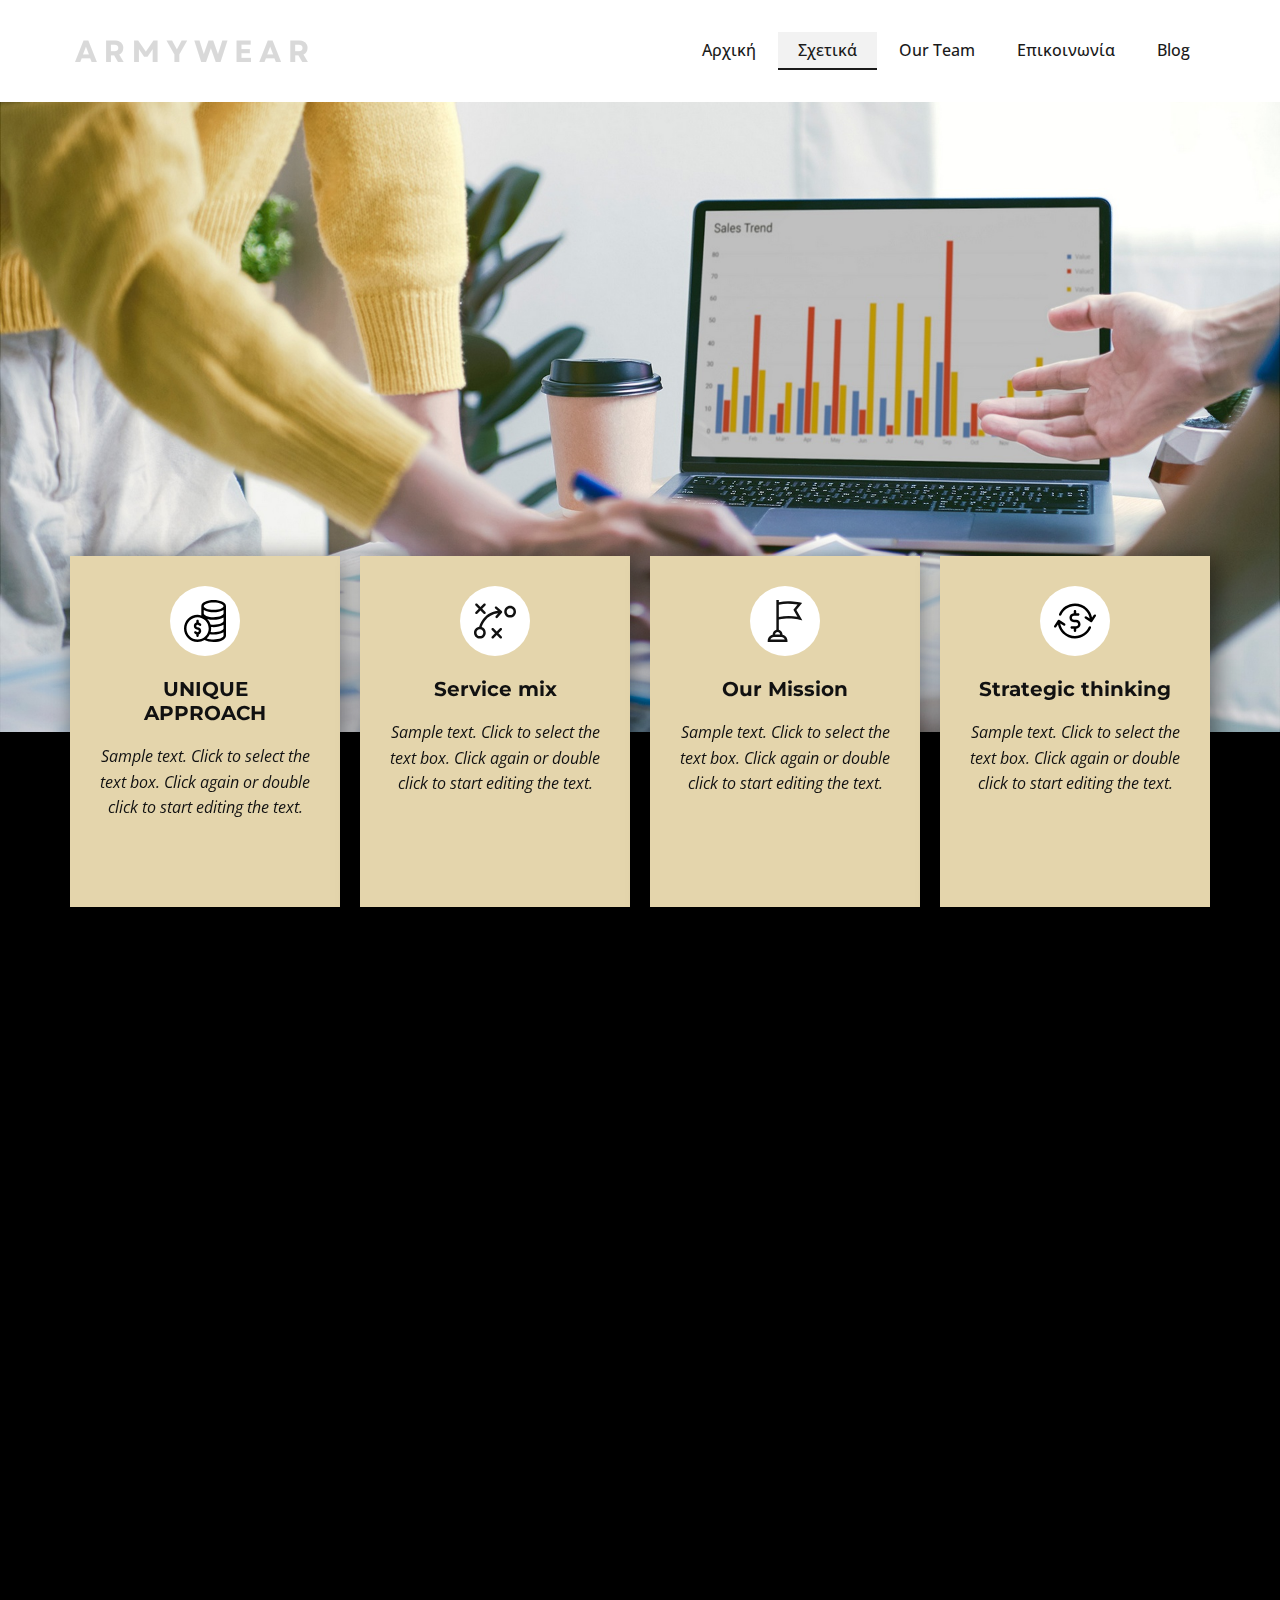
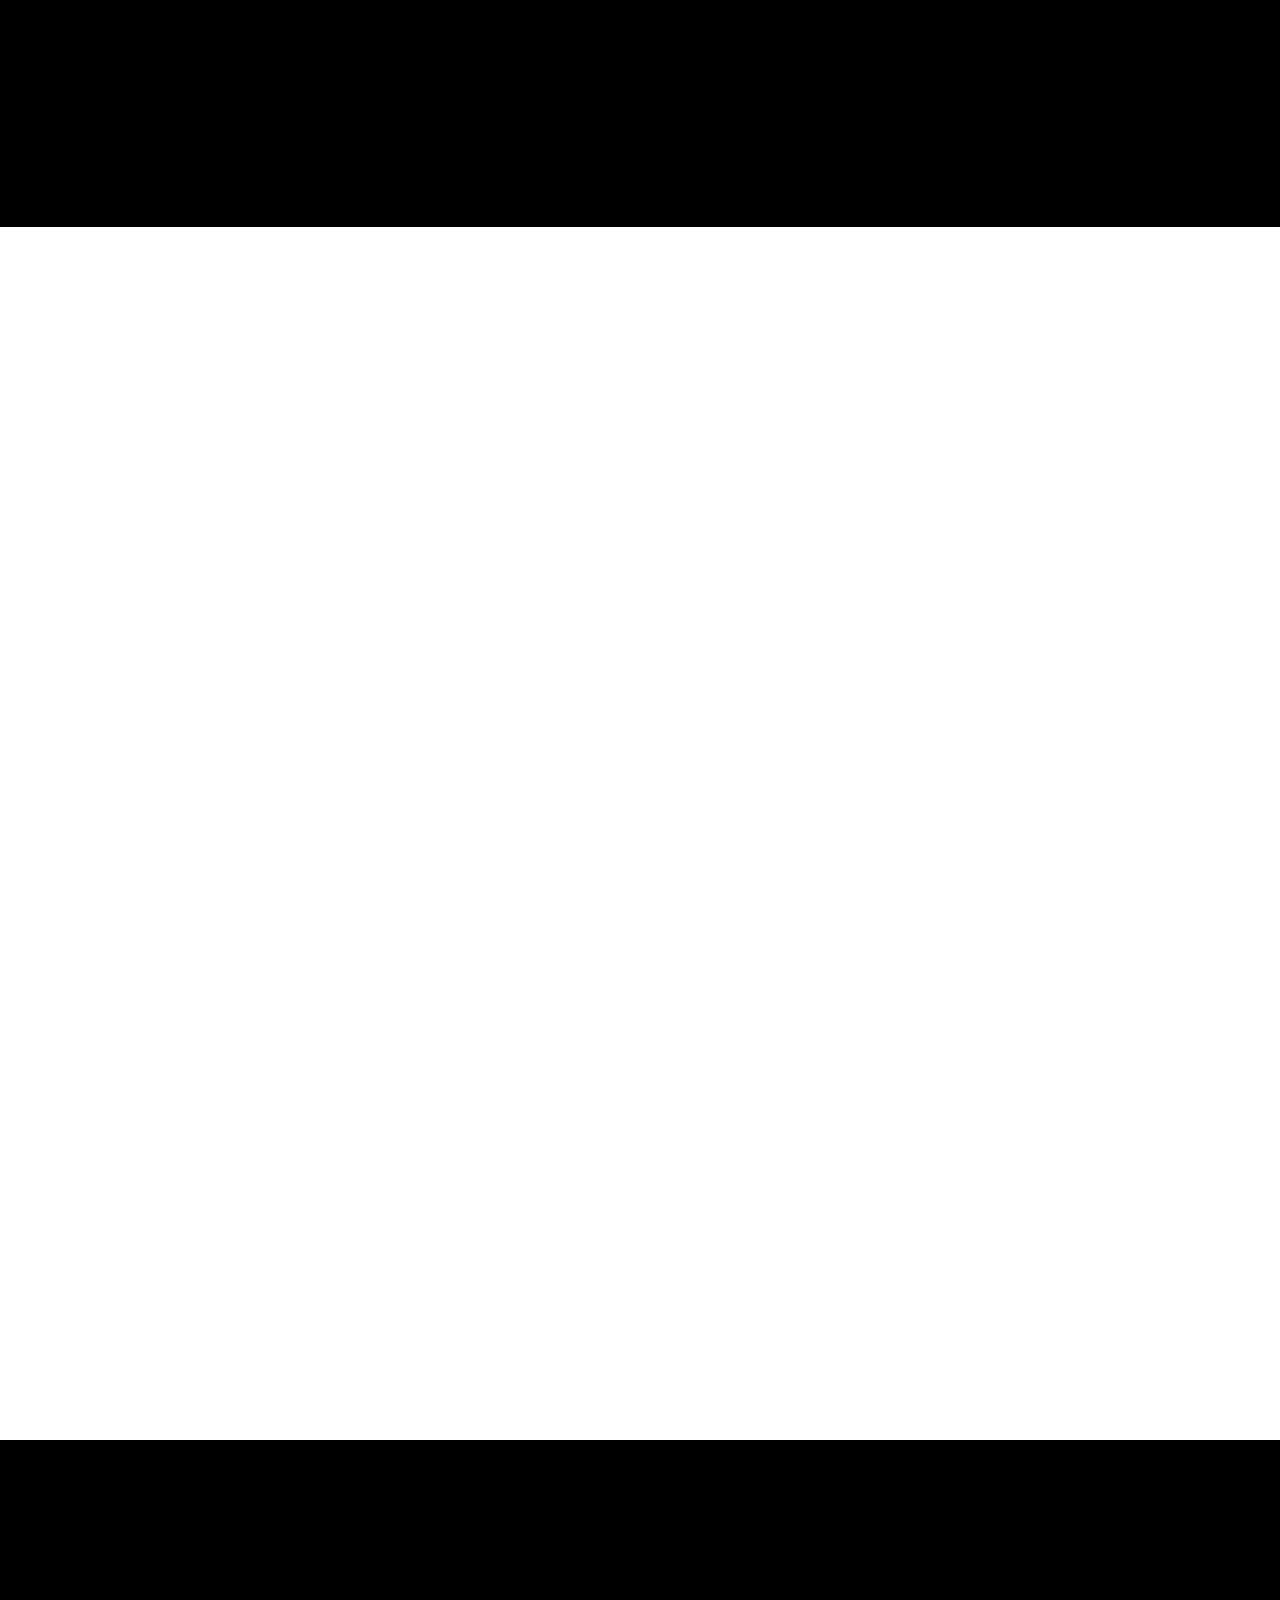
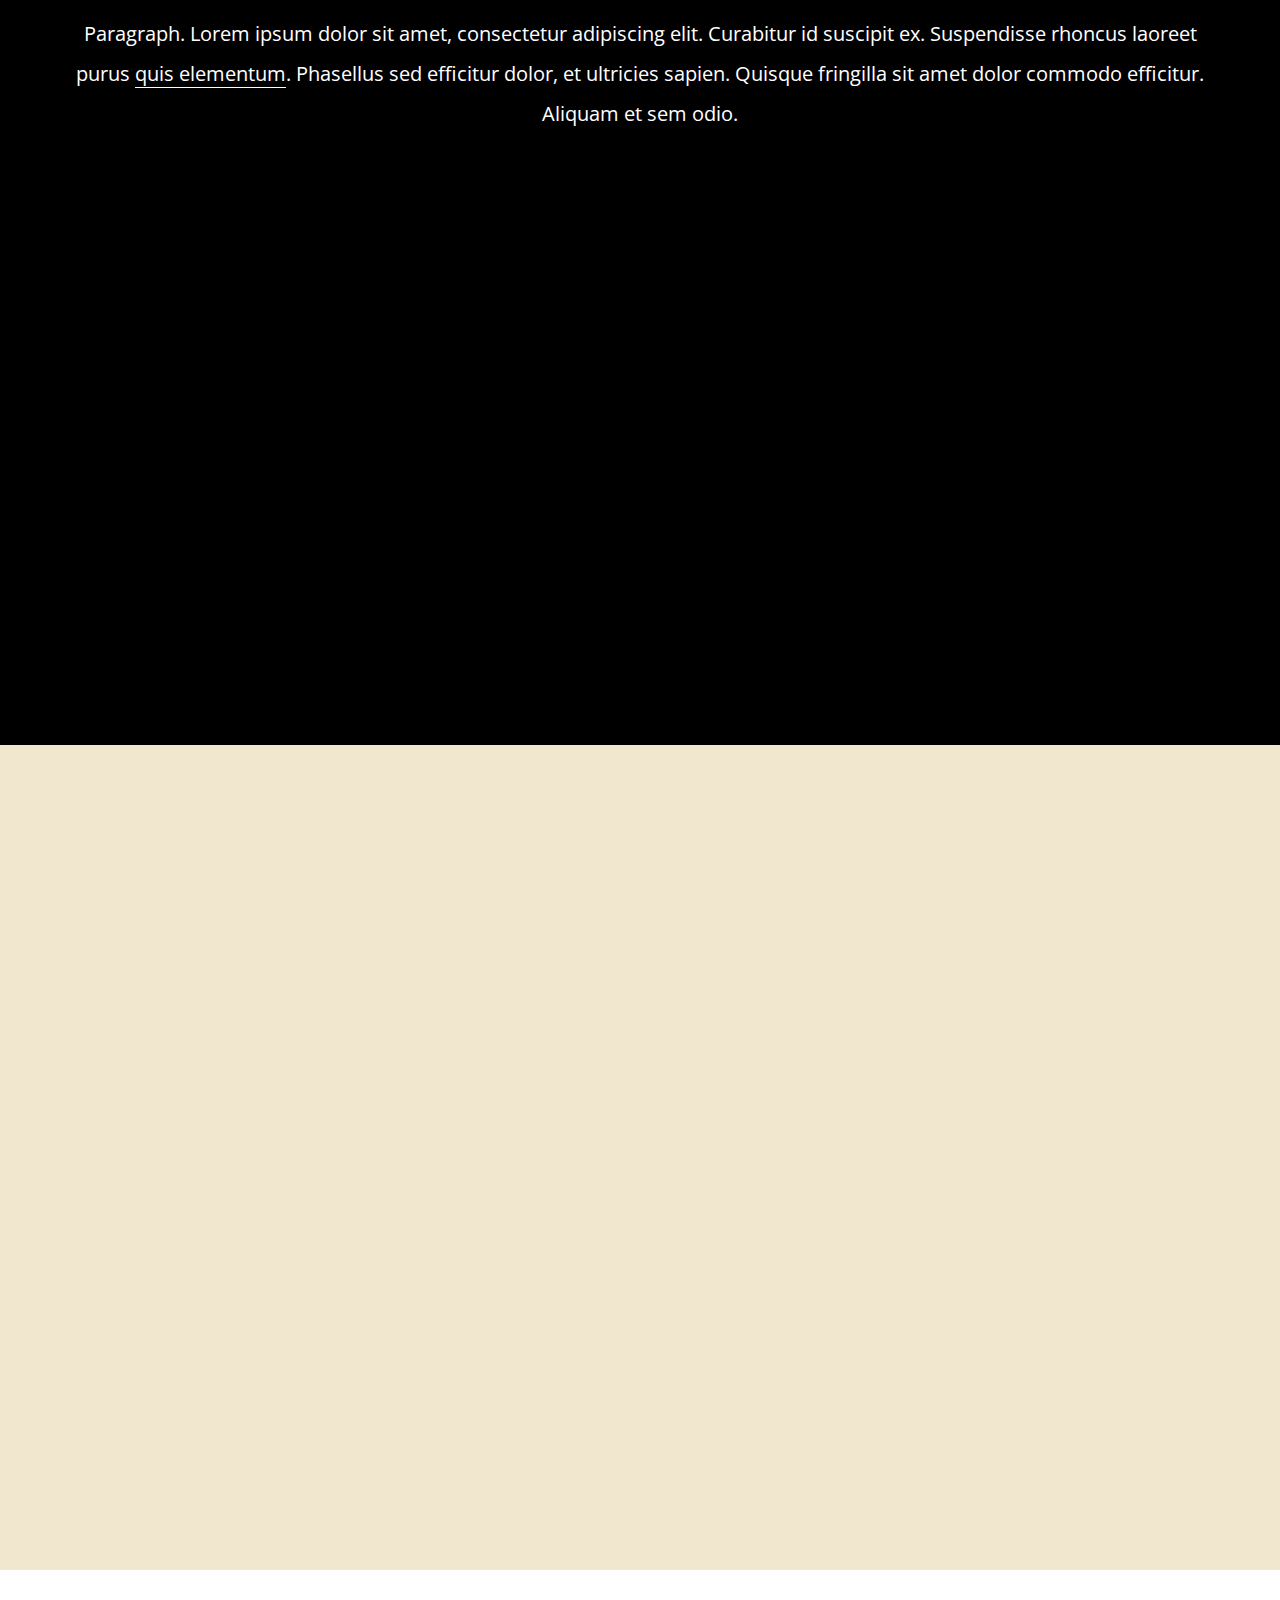
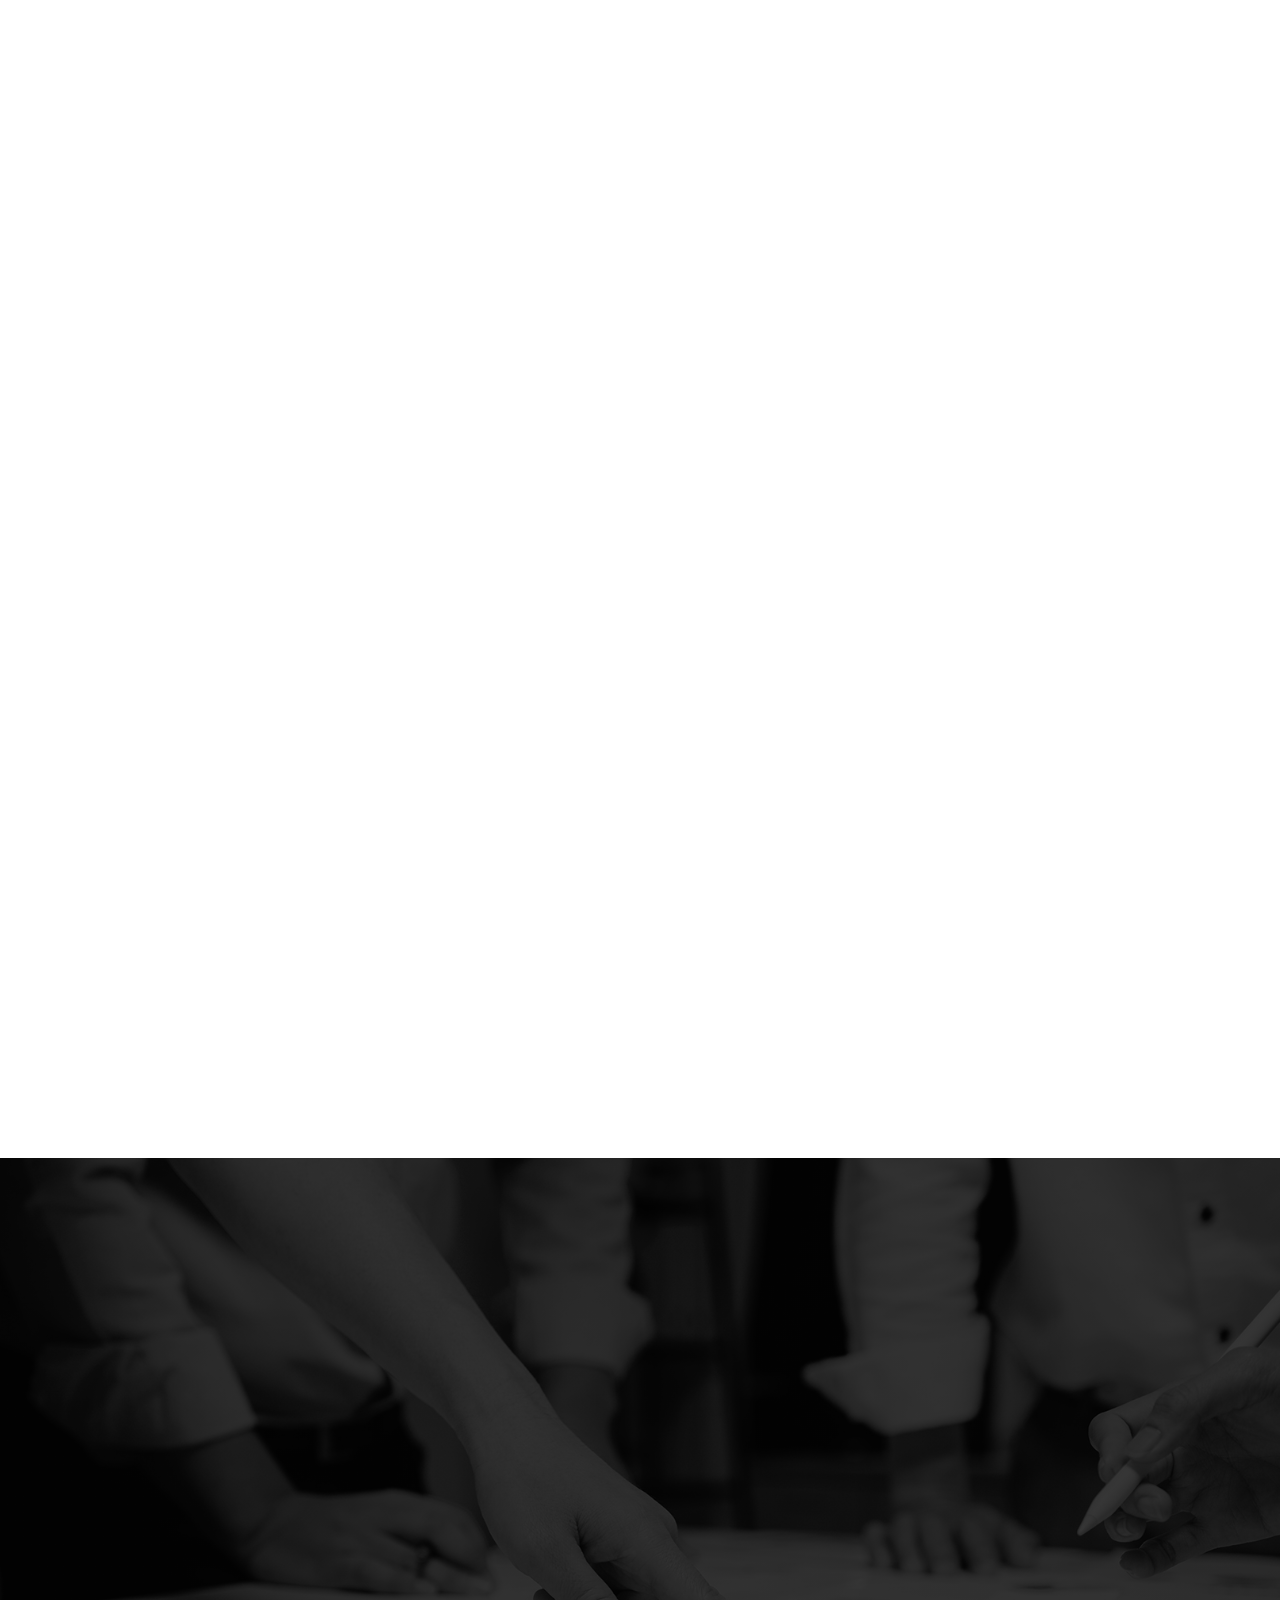
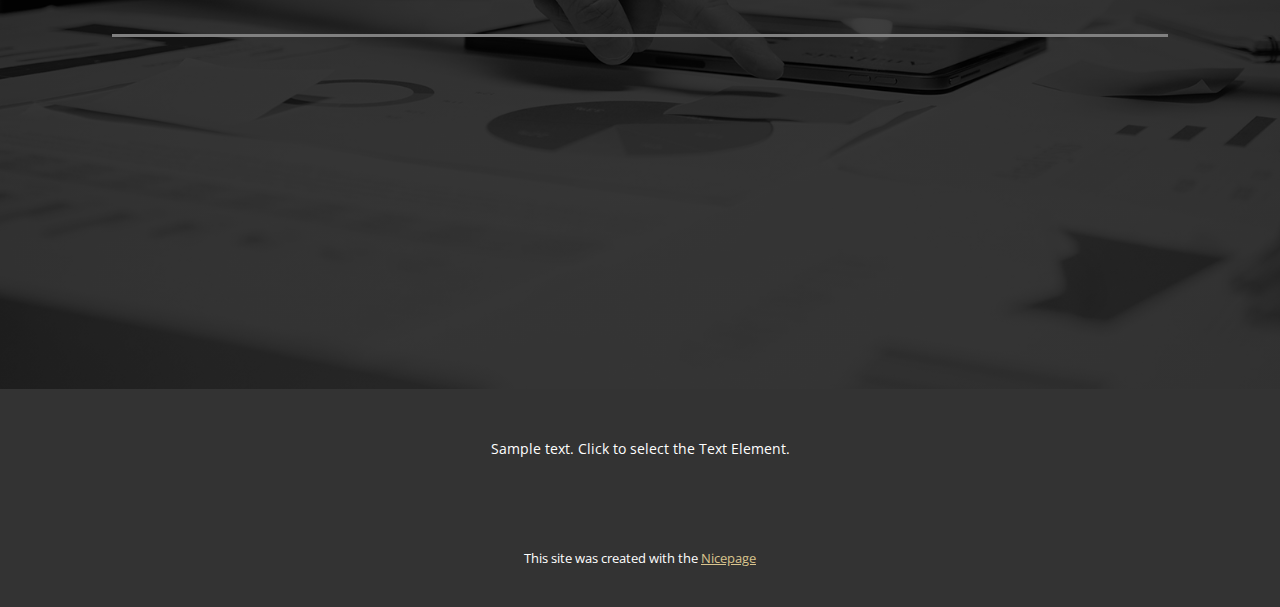
==== commit 26ab6e5a: "Add files via upload" ====
--- a/About.html
+++ b/About.html
@@ -26,16 +26,16 @@
 		"@context": "http://schema.org",
 		"@type": "Organization",
 		"name": "Site2",
-		"logo": "images/GrayandBlackSimpleStudioLogo3.png"
+		"logo": "images/GrayandBlackSimpleStudioLogo7.png"
 }</script>
     <meta name="theme-color" content="#d9c48d">
     <meta property="og:title" content="About">
     <meta property="og:description" content="">
     <meta property="og:type" content="website">
   <meta data-intl-tel-input-cdn-path="intlTelInput/"></head>
-  <body data-path-to-root="./" data-include-products="false" class="u-body u-xxl-mode" data-lang="en"><header class="u-clearfix u-header u-white u-header" id="sec-1a30"><div class="u-clearfix u-sheet u-valign-middle-lg u-valign-middle-sm u-valign-middle-xl u-valign-middle-xs u-sheet-1">
-        <a href="#" class="u-image u-logo u-image-1" data-image-width="480" data-image-height="80">
-          <img src="images/GrayandBlackSimpleStudioLogo3.png" class="u-logo-image u-logo-image-1">
+  <body data-path-to-root="./" data-include-products="false" class="u-body u-xxl-mode" data-lang="en"><header class="u-clearfix u-header u-white u-header" id="sec-1a30"><div class="u-clearfix u-sheet u-valign-middle-lg u-valign-middle-sm u-valign-middle-xs u-sheet-1">
+        <a href="#" class="u-image u-logo u-image-1" data-image-width="243" data-image-height="60">
+          <img src="images/GrayandBlackSimpleStudioLogo7.png" class="u-logo-image u-logo-image-1">
         </a>
         <nav class="u-menu u-menu-one-level u-offcanvas u-menu-1" data-responsive-from="MD">
           <div class="menu-collapse" style="font-size: 1rem; letter-spacing: 0px; font-weight: 500;">
--- a/nicepage.css
+++ b/nicepage.css
@@ -44538,13 +44538,13 @@
 }
 
 .u-header .u-sheet-1 {
-  min-height: 108px;
+  min-height: 144px;
 }
 
 .u-header .u-image-1 {
-  width: 480px;
-  height: 80px;
-  margin: 13px auto 0 0;
+  width: 243px;
+  height: 60px;
+  margin: 42px auto 0 0;
 }
 
 .u-header .u-logo-image-1 {
@@ -44553,7 +44553,7 @@
 }
 
 .u-header .u-menu-1 {
-  margin: -61px 0 35px auto;
+  margin: -49px 0 53px auto;
 }
 
 .u-header .u-nav-1 {
@@ -44567,9 +44567,17 @@
   font-size: 1.25rem;
 }
 @media (max-width: 1399px) {
+  .u-header .u-sheet-1 {
+    min-height: 102px;
+  }
+
+  .u-header .u-image-1 {
+    margin-top: 21px;
+  }
+
   .u-header .u-menu-1 {
-    margin-top: -61px;
-    margin-right: 0;
+    width: auto;
+    margin-bottom: 32px;
   }
 }
 @media (max-width: 1199px) {
@@ -44579,7 +44587,8 @@
   }
 
   .u-header .u-menu-1 {
-    width: auto;
+    margin-top: -49px;
+    margin-right: 0;
   }
 }
 @media (max-width: 991px) {
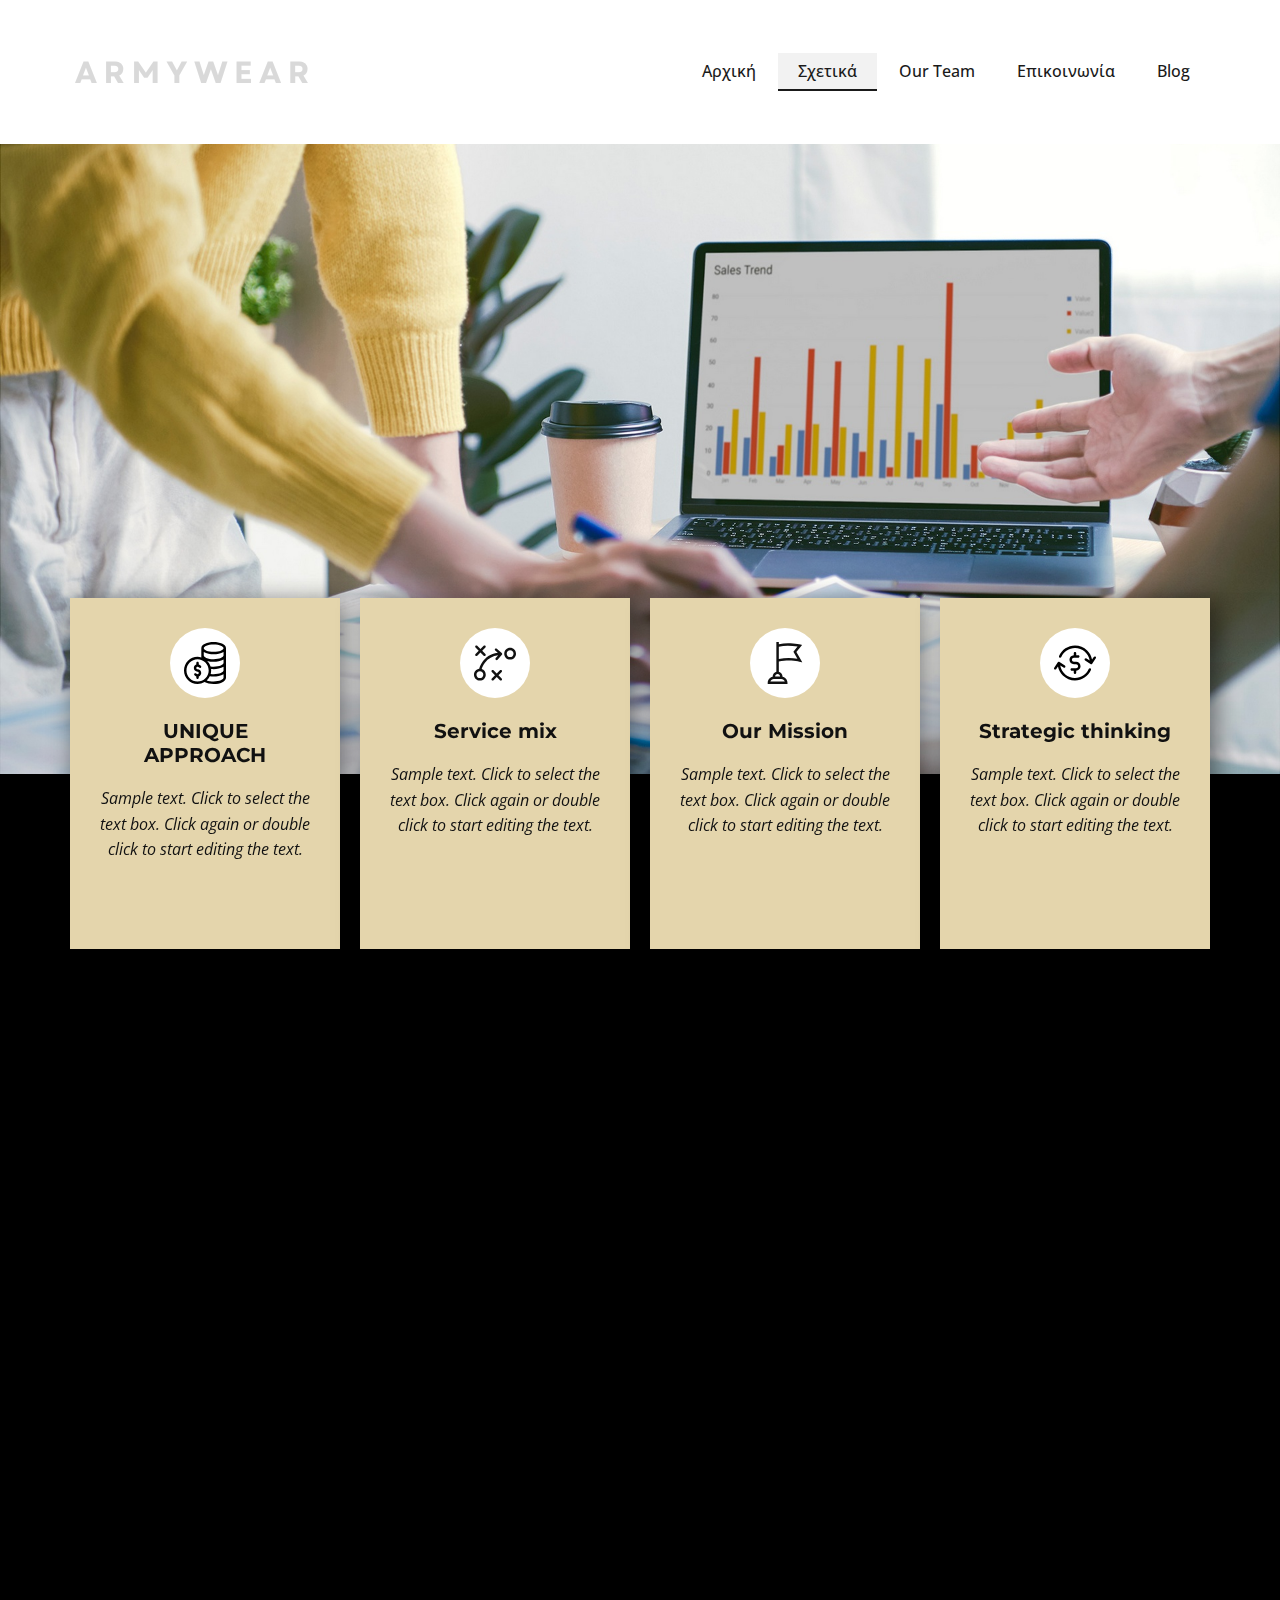
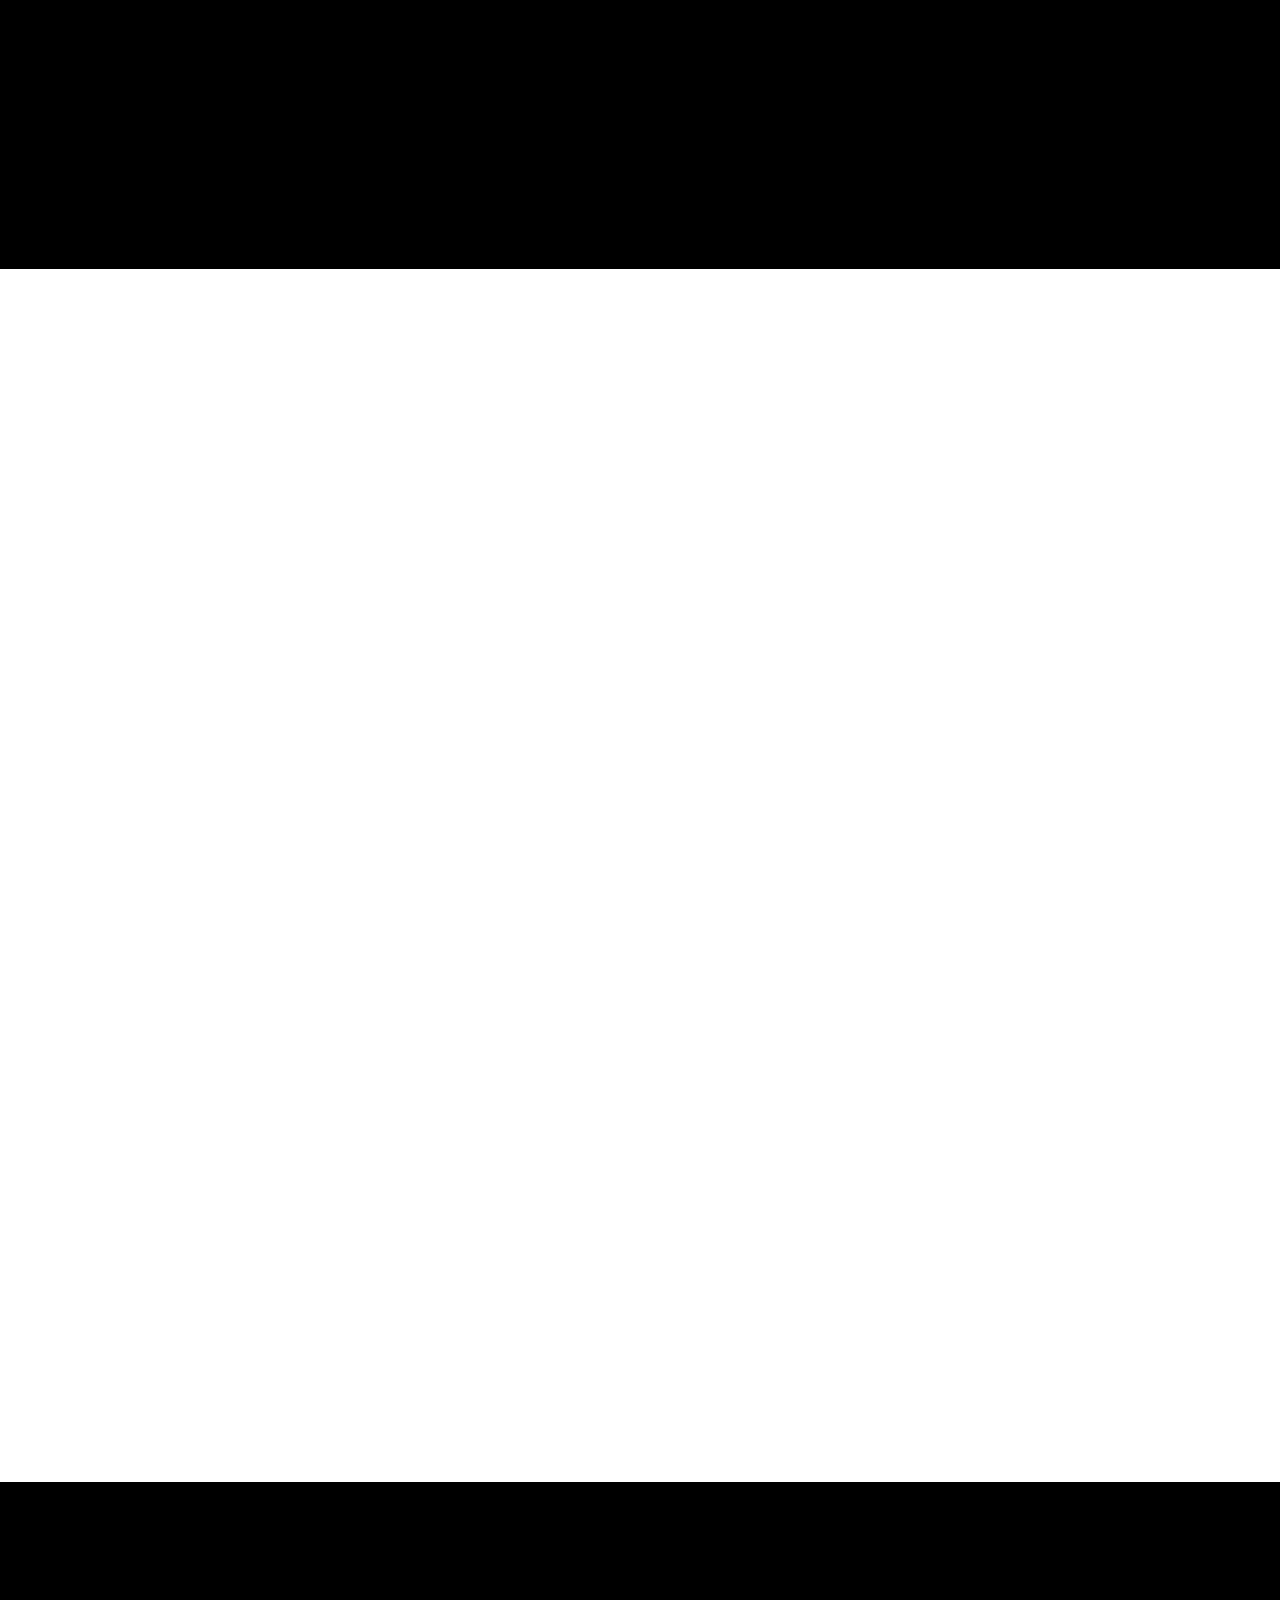
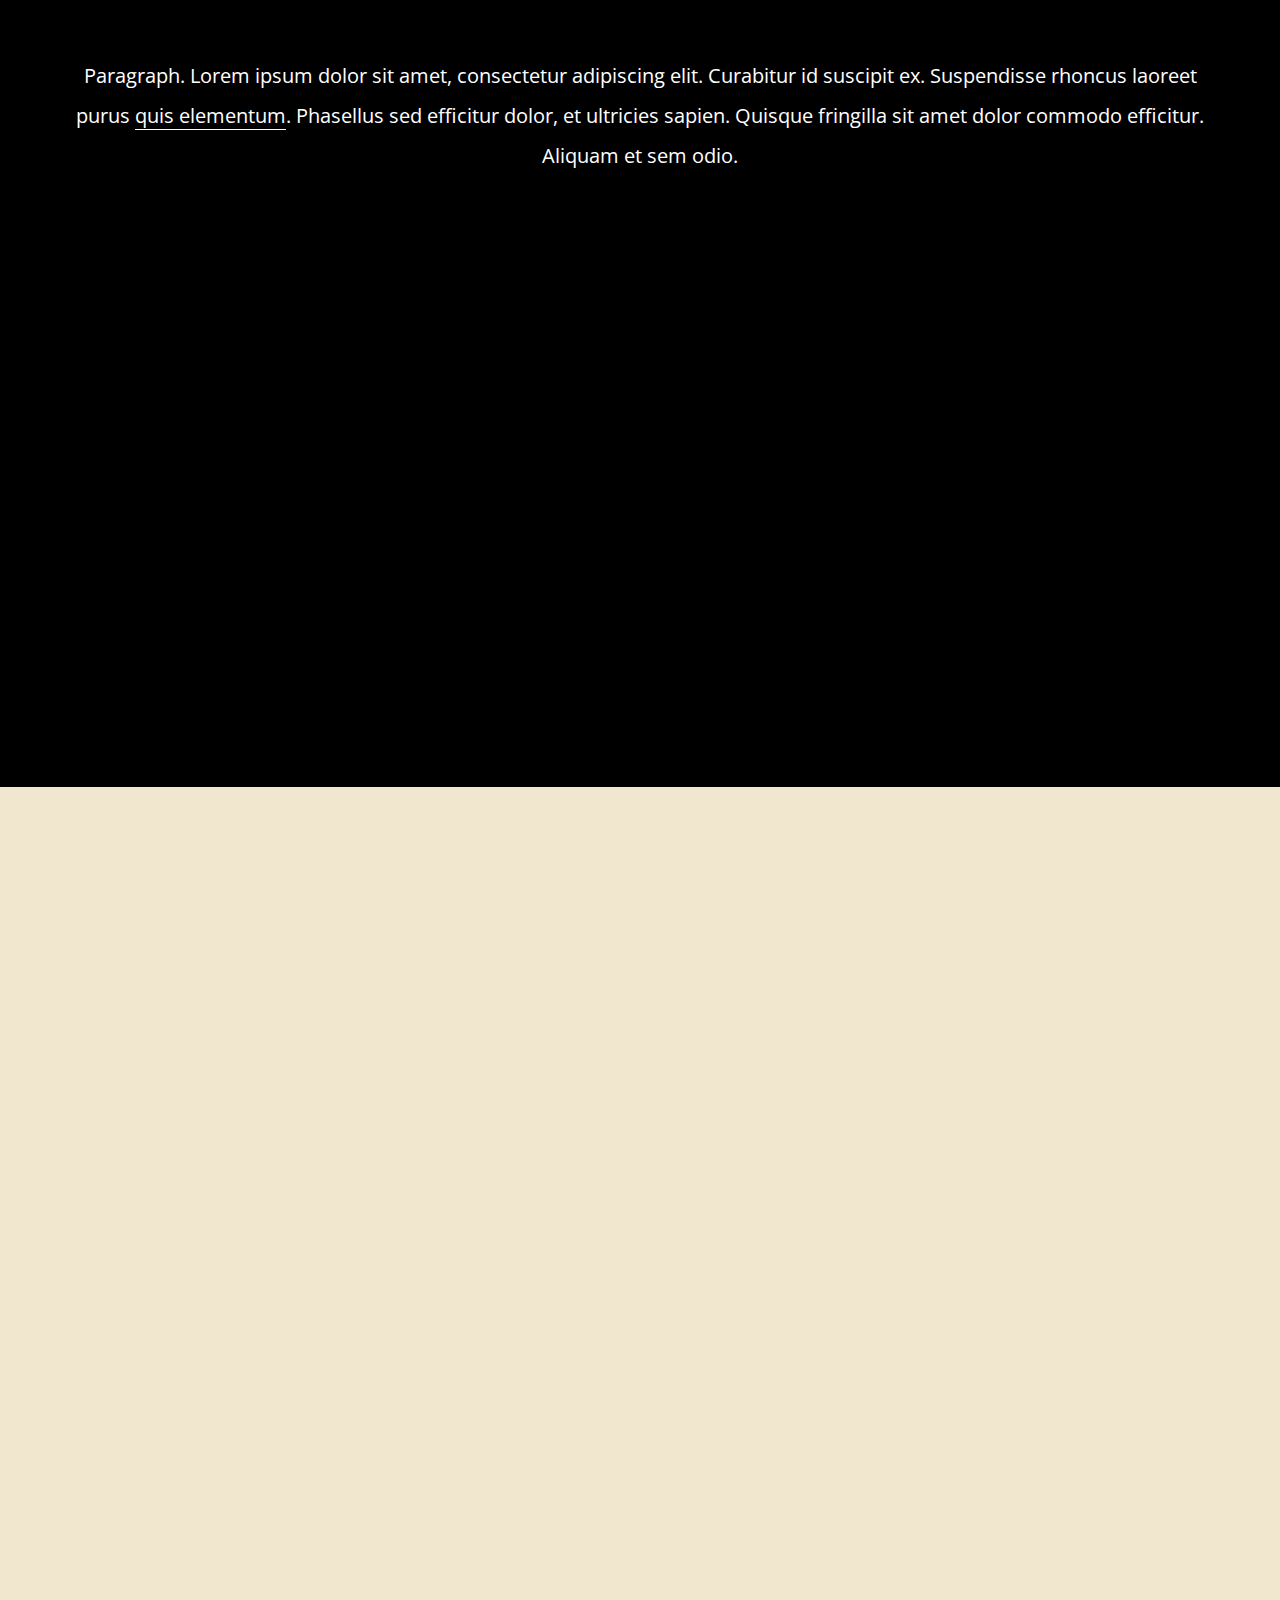
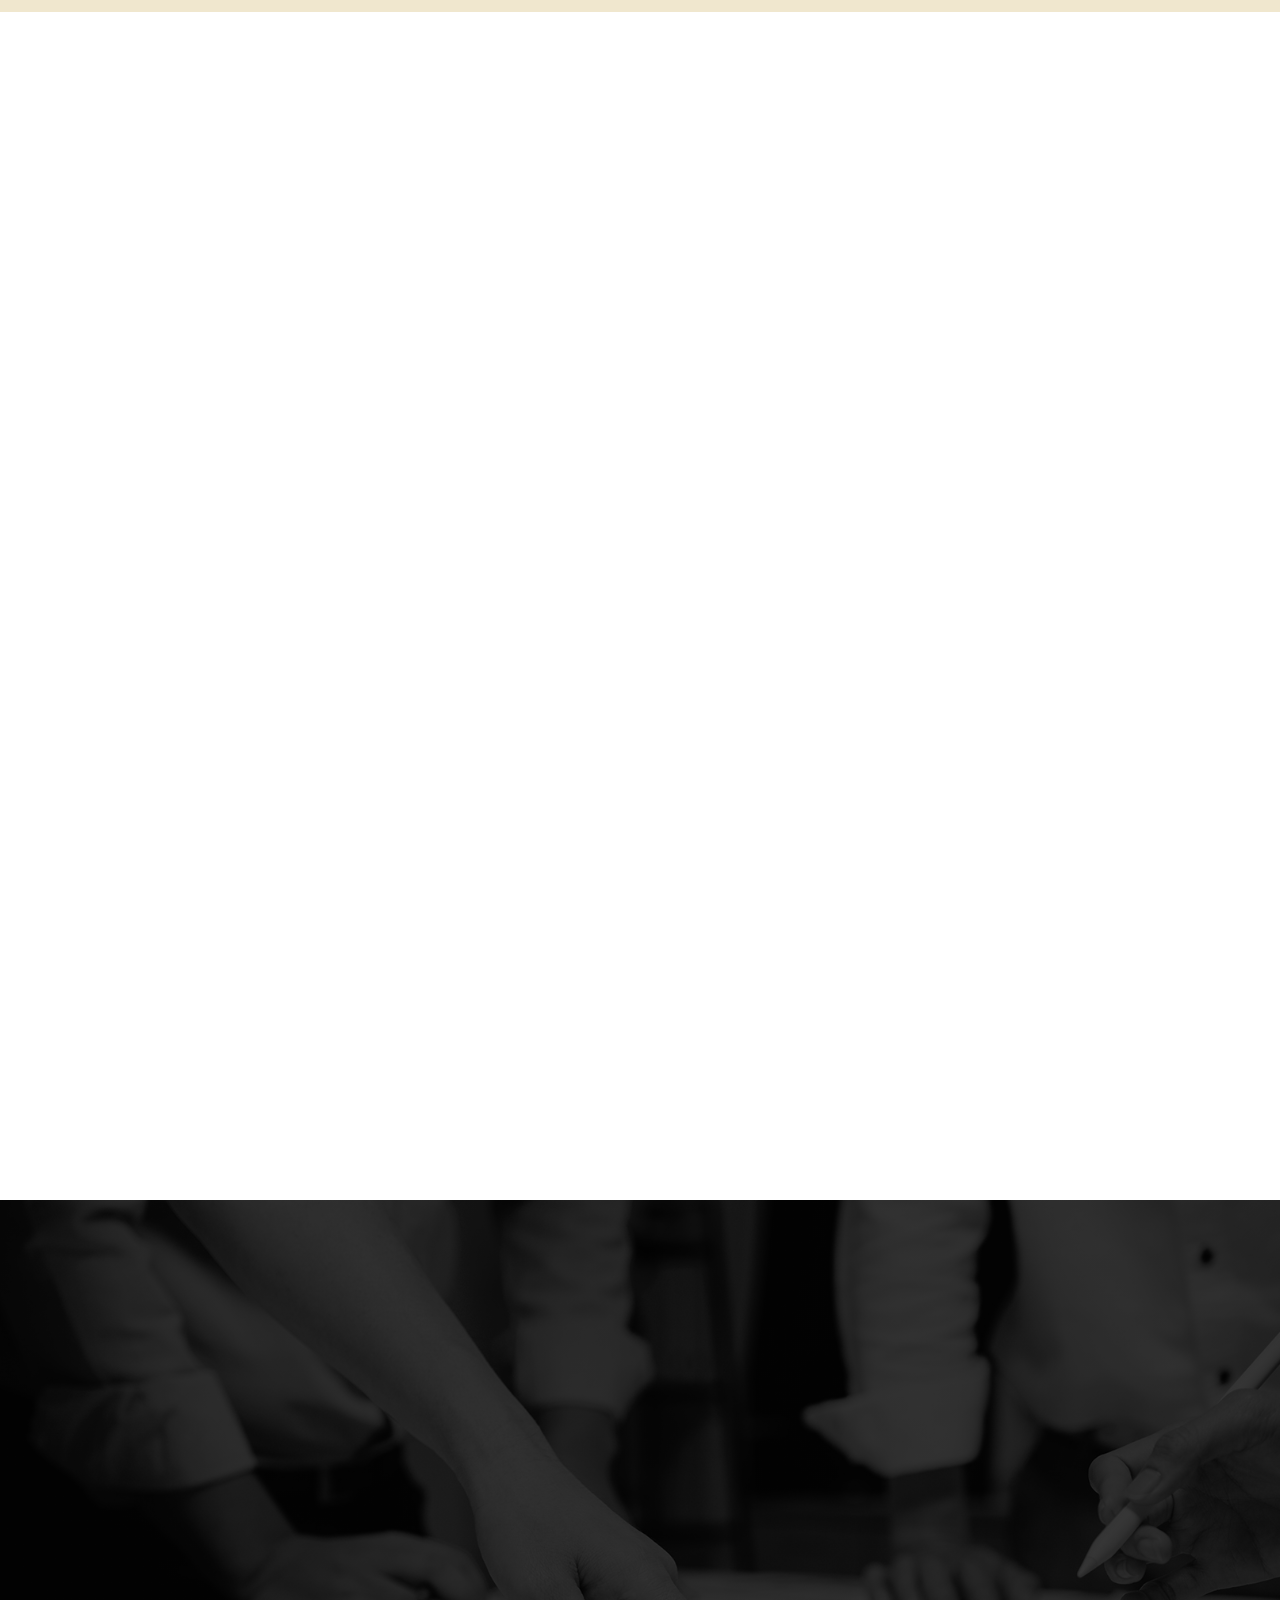
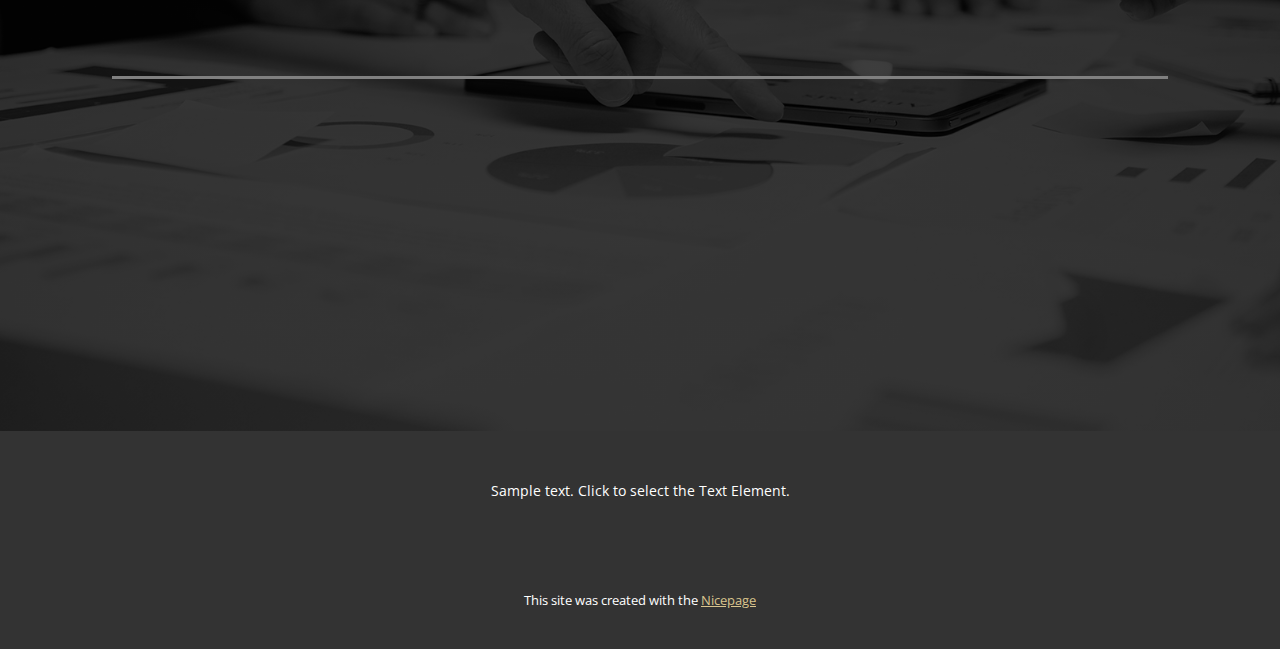
==== commit 3047314f: "Add files via upload" ====
--- a/About.html
+++ b/About.html
@@ -33,7 +33,7 @@
     <meta property="og:description" content="">
     <meta property="og:type" content="website">
   <meta data-intl-tel-input-cdn-path="intlTelInput/"></head>
-  <body data-path-to-root="./" data-include-products="false" class="u-body u-xxl-mode" data-lang="en"><header class="u-clearfix u-header u-white u-header" id="sec-1a30"><div class="u-clearfix u-sheet u-valign-middle-lg u-valign-middle-sm u-valign-middle-xs u-sheet-1">
+  <body data-path-to-root="./" data-include-products="false" class="u-body u-xxl-mode" data-lang="en"><header class="u-clearfix u-header u-white u-header" id="sec-1a30"><div class="u-clearfix u-sheet u-sheet-1">
         <a href="#" class="u-image u-logo u-image-1" data-image-width="243" data-image-height="60">
           <img src="images/GrayandBlackSimpleStudioLogo7.png" class="u-logo-image u-logo-image-1">
         </a>
--- a/nicepage.css
+++ b/nicepage.css
@@ -44567,56 +44567,14 @@
   font-size: 1.25rem;
 }
 @media (max-width: 1399px) {
-  .u-header .u-sheet-1 {
-    min-height: 102px;
-  }
-
-  .u-header .u-image-1 {
-    margin-top: 21px;
-  }
-
-  .u-header .u-menu-1 {
-    width: auto;
-    margin-bottom: 32px;
-  }
-}
-@media (max-width: 1199px) {
-  .u-header .u-logo-image-1 {
-    max-width: 64px;
-    max-height: 64px;
-  }
-
   .u-header .u-menu-1 {
     margin-top: -49px;
     margin-right: 0;
   }
 }
-@media (max-width: 991px) {
-  .u-header .u-sheet-1 {
-    min-height: 127px;
-  }
 
-  .u-header .u-image-1 {
-    width: 74px;
-    height: 12px;
-    margin-top: 58px;
-  }
 
-  .u-header .u-menu-1 {
-    margin-top: -22px;
-    margin-bottom: 48px;
-  }
-}
-@media (max-width: 767px) {
-  .u-header .u-image-1 {
-    width: auto;
-    height: 12px;
-  }
 
-  .u-header .u-menu-1 {
-    margin-top: -22px;
-  }
-}
 
  .u-footer {
   background-image: none;
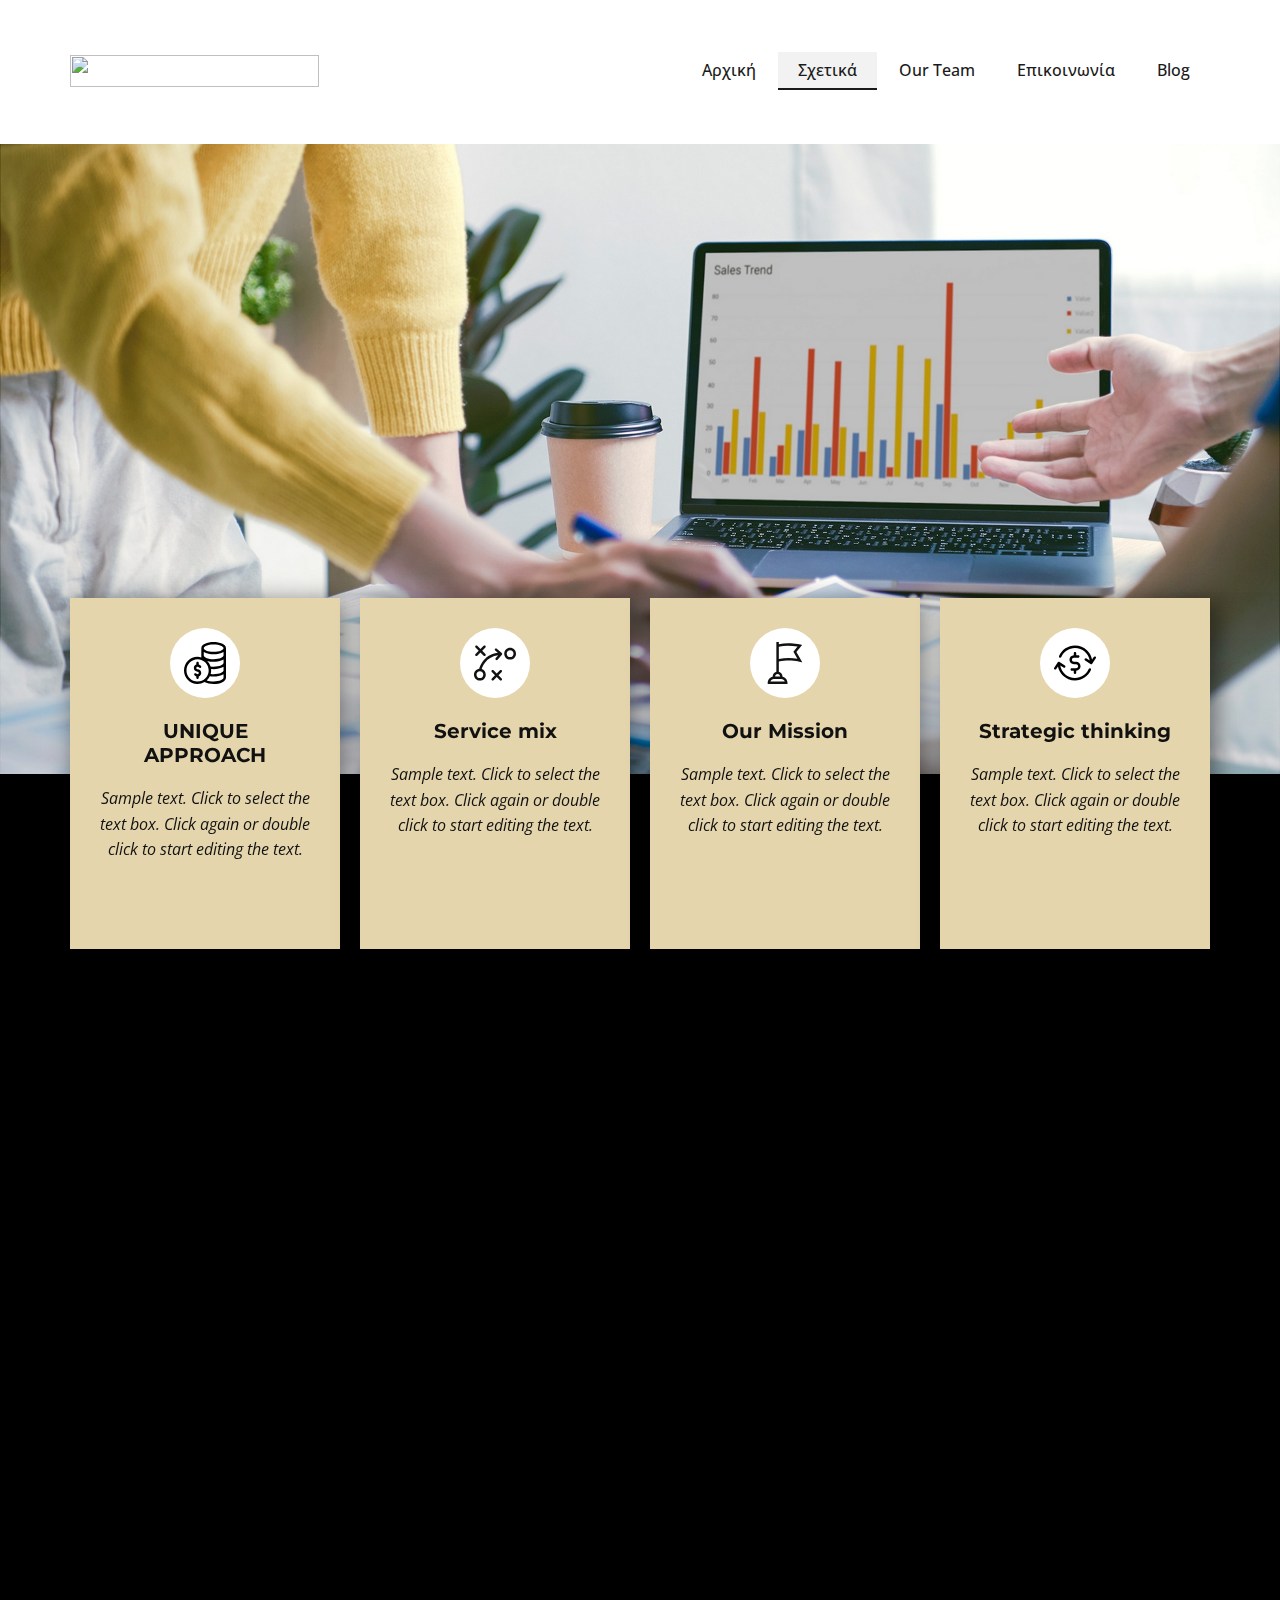
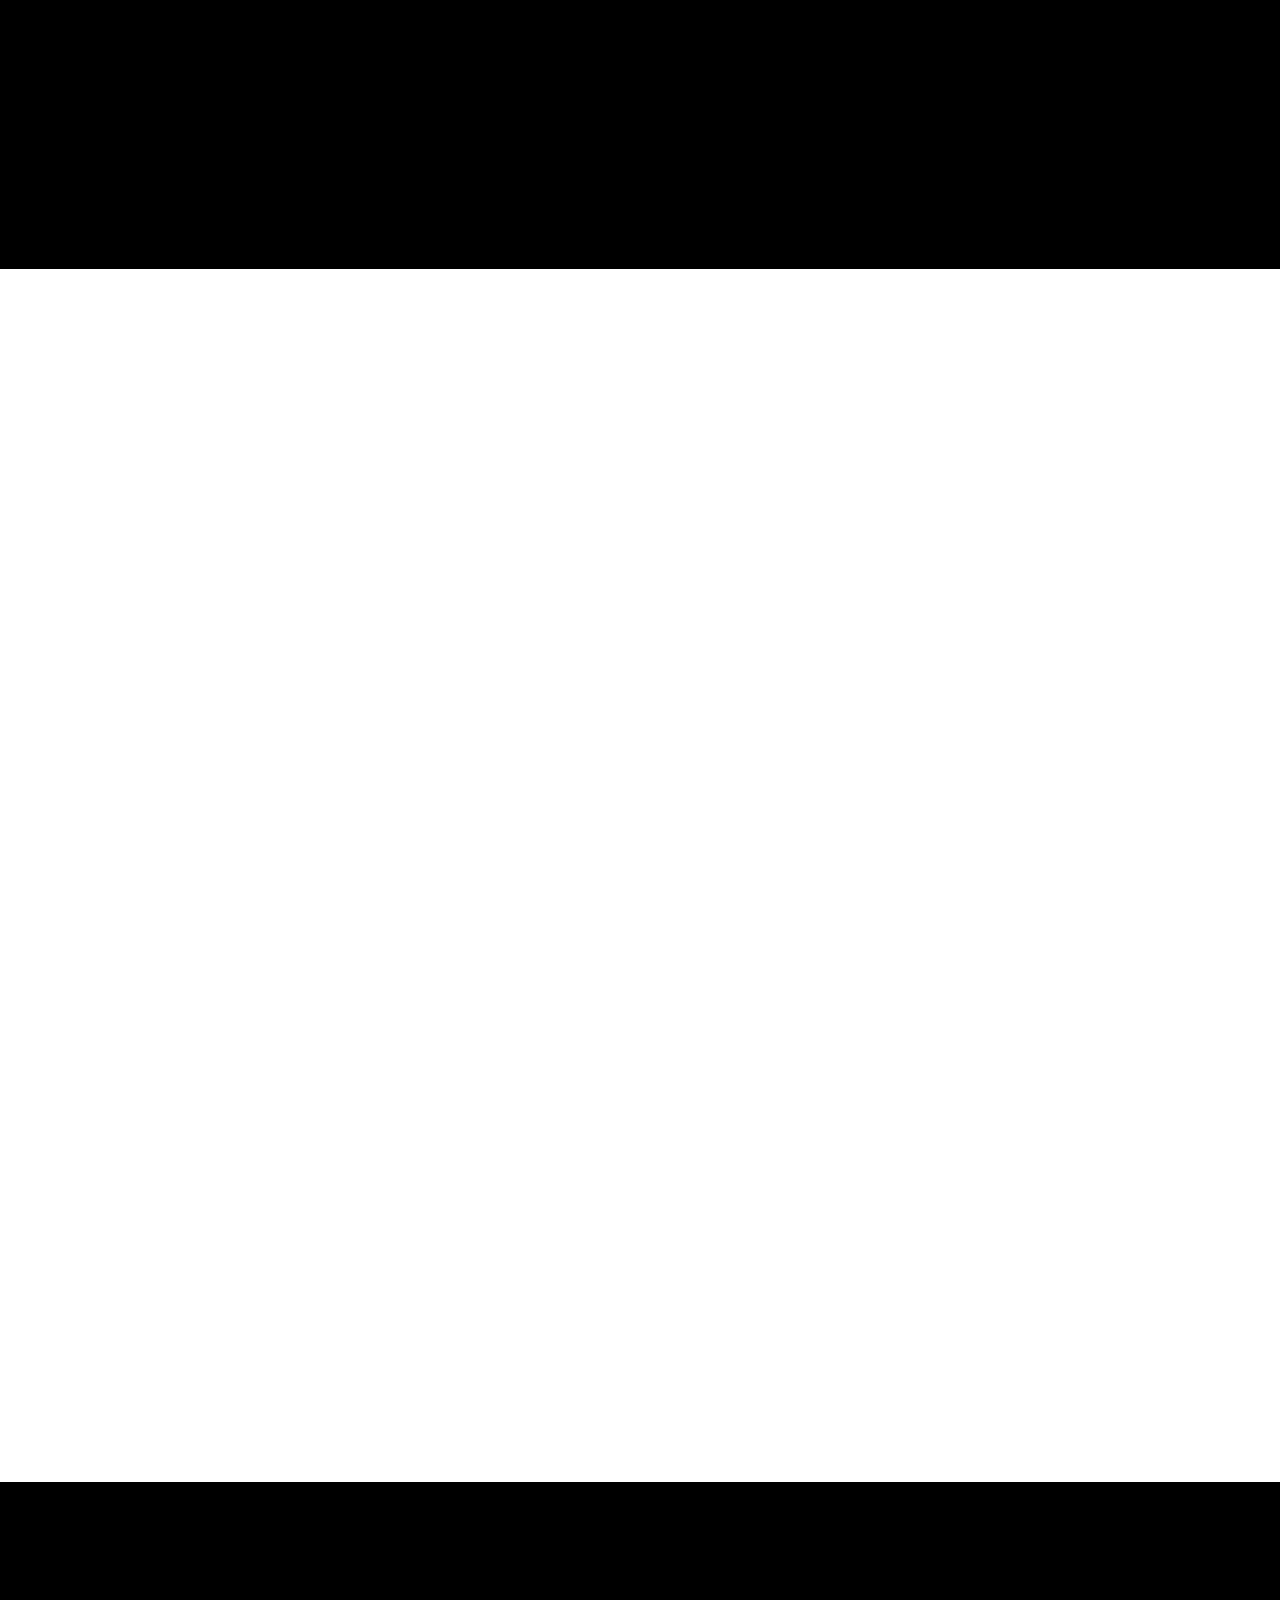
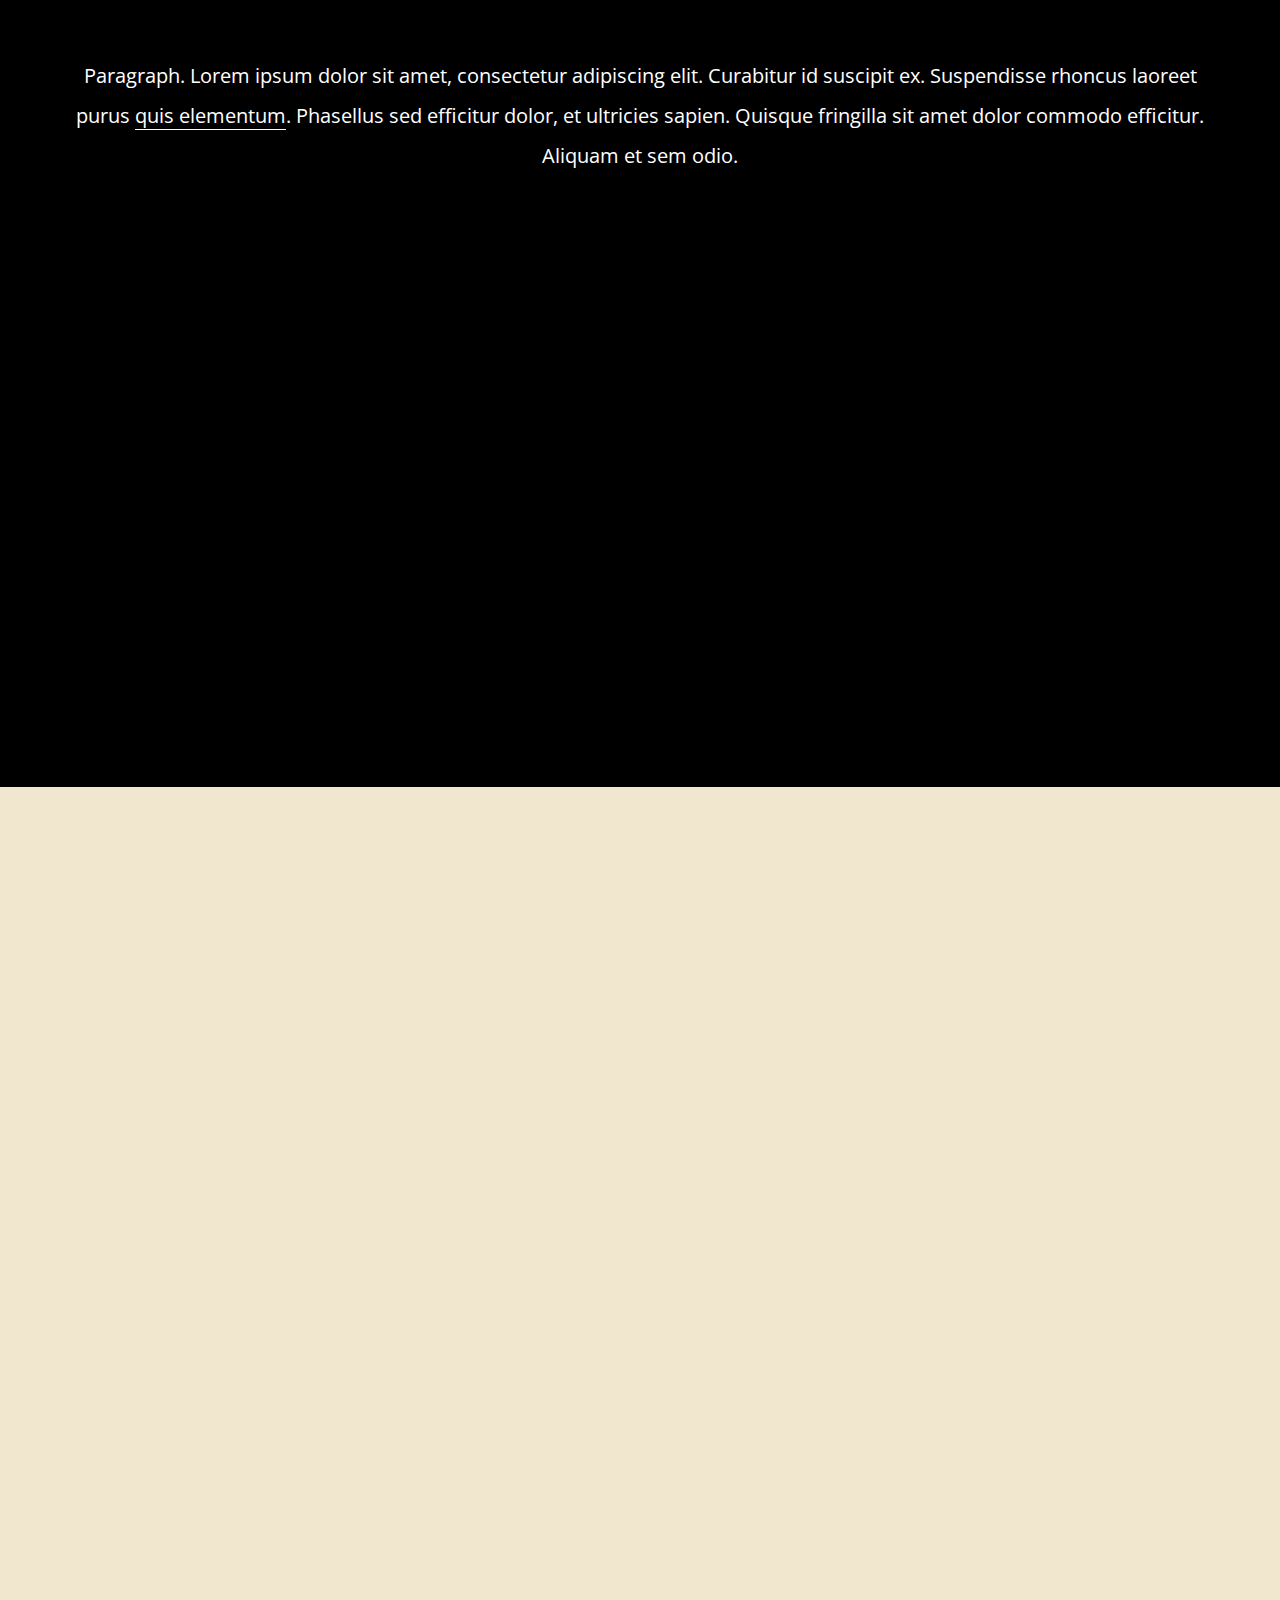
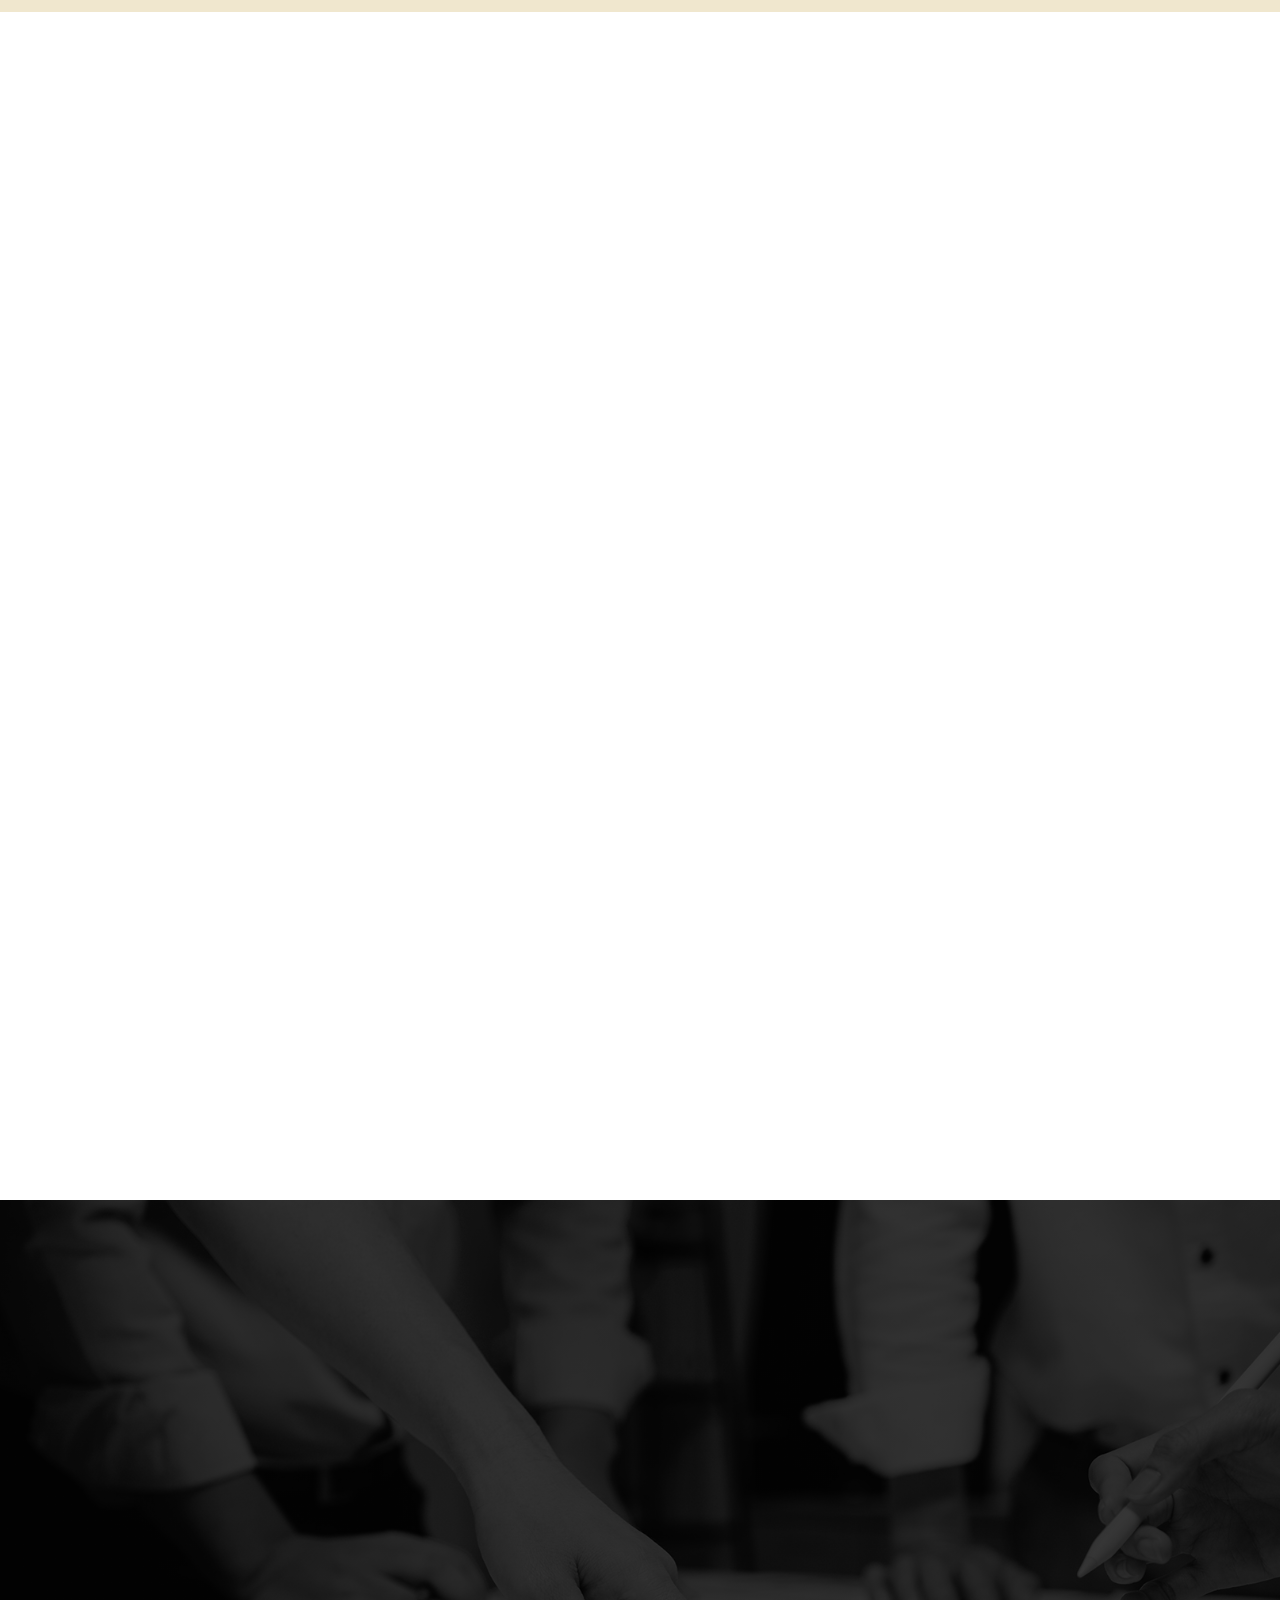
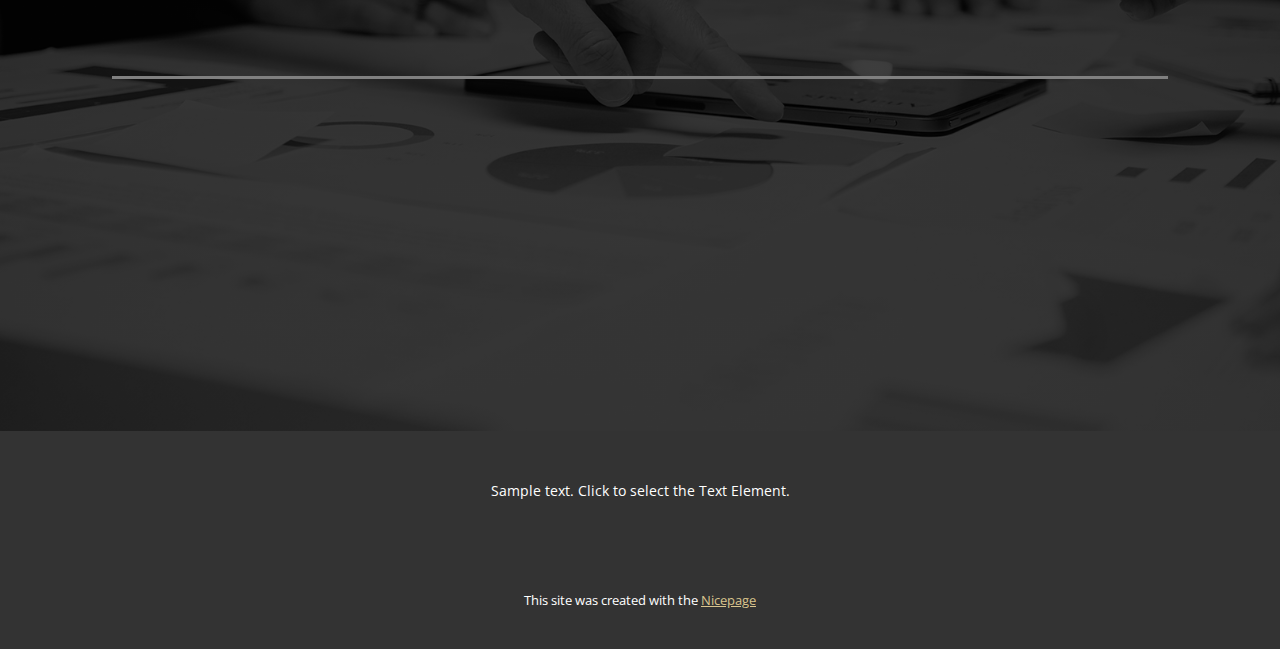
==== commit a9813107: "Add files via upload" ====
--- a/About.html
+++ b/About.html
@@ -26,7 +26,7 @@
 		"@context": "http://schema.org",
 		"@type": "Organization",
 		"name": "Site2",
-		"logo": "images/GrayandBlackSimpleStudioLogo7.png"
+		"logo": "images/armywear_1_2_tablet.png"
 }</script>
     <meta name="theme-color" content="#d9c48d">
     <meta property="og:title" content="About">
@@ -34,8 +34,8 @@
     <meta property="og:type" content="website">
   <meta data-intl-tel-input-cdn-path="intlTelInput/"></head>
   <body data-path-to-root="./" data-include-products="false" class="u-body u-xxl-mode" data-lang="en"><header class="u-clearfix u-header u-white u-header" id="sec-1a30"><div class="u-clearfix u-sheet u-sheet-1">
-        <a href="#" class="u-image u-logo u-image-1" data-image-width="243" data-image-height="60">
-          <img src="images/GrayandBlackSimpleStudioLogo7.png" class="u-logo-image u-logo-image-1">
+        <a href="#" class="u-image u-logo u-image-1" data-image-width="353" data-image-height="45">
+          <img src="images/armywear_1_2_tablet.png" class="u-logo-image u-logo-image-1">
         </a>
         <nav class="u-menu u-menu-one-level u-offcanvas u-menu-1" data-responsive-from="MD">
           <div class="menu-collapse" style="font-size: 1rem; letter-spacing: 0px; font-weight: 500;">
--- a/nicepage.css
+++ b/nicepage.css
@@ -44542,9 +44542,9 @@
 }
 
 .u-header .u-image-1 {
-  width: 243px;
-  height: 60px;
-  margin: 42px auto 0 0;
+  width: 249px;
+  height: 32px;
+  margin: 56px auto 0 0;
 }
 
 .u-header .u-logo-image-1 {
@@ -44553,7 +44553,7 @@
 }
 
 .u-header .u-menu-1 {
-  margin: -49px 0 53px auto;
+  margin: -35px 0 53px auto;
 }
 
 .u-header .u-nav-1 {
@@ -44567,15 +44567,42 @@
   font-size: 1.25rem;
 }
 @media (max-width: 1399px) {
+  .u-header .u-image-1 {
+    margin-top: 55px;
+  }
+
   .u-header .u-menu-1 {
-    margin-top: -49px;
+    margin-top: -35px;
     margin-right: 0;
+    margin-bottom: 54px;
   }
 }
 
+@media (max-width: 991px) {
+  .u-header .u-image-1 {
+    margin-left: 7px;
+  }
 
+  .u-header .u-menu-1 {
+    margin-bottom: 60px;
+  }
+}
 
+@media (max-width: 575px) {
+  .u-header .u-sheet-1 {
+    min-height: 150px;
+  }
 
+  .u-header .u-image-1 {
+    width: 251px;
+    height: 32px;
+    margin-top: 58px;
+  }
+
+  .u-header .u-menu-1 {
+    margin-top: -32px;
+  }
+}
  .u-footer {
   background-image: none;
 }
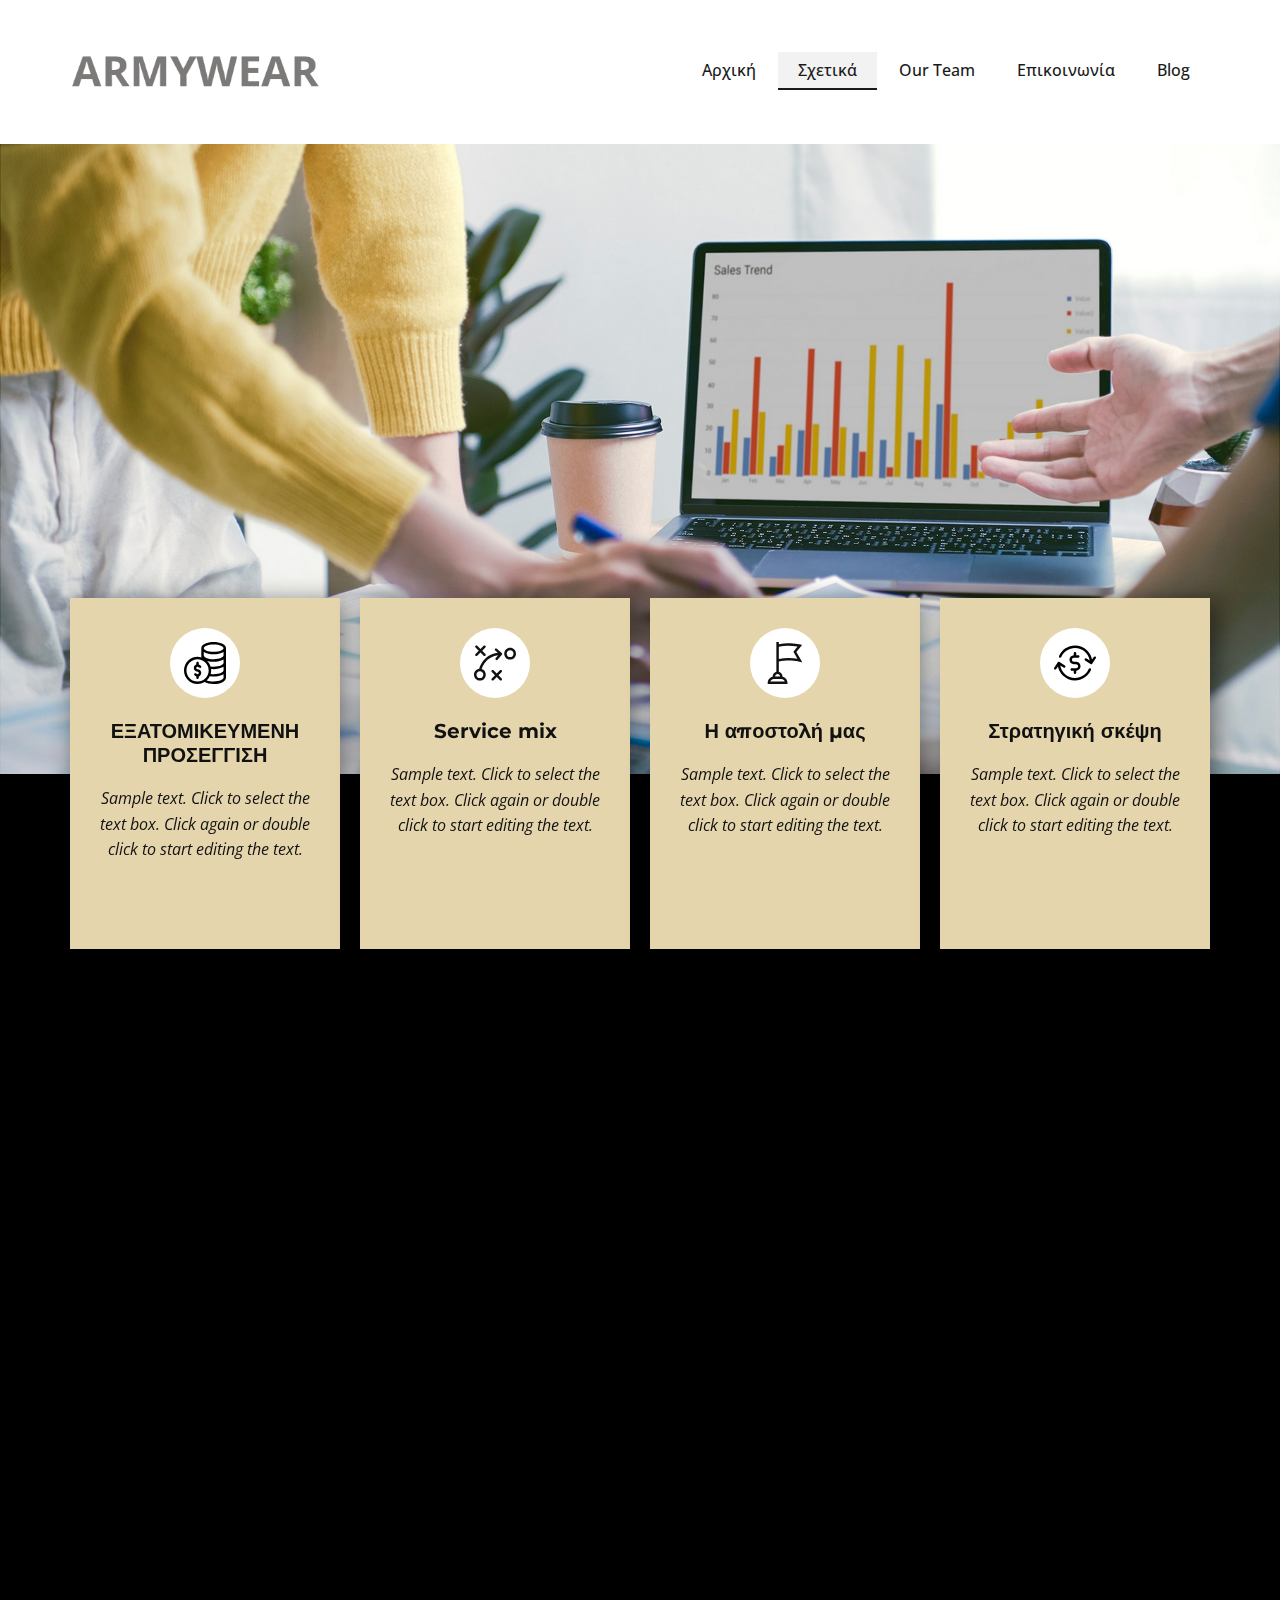
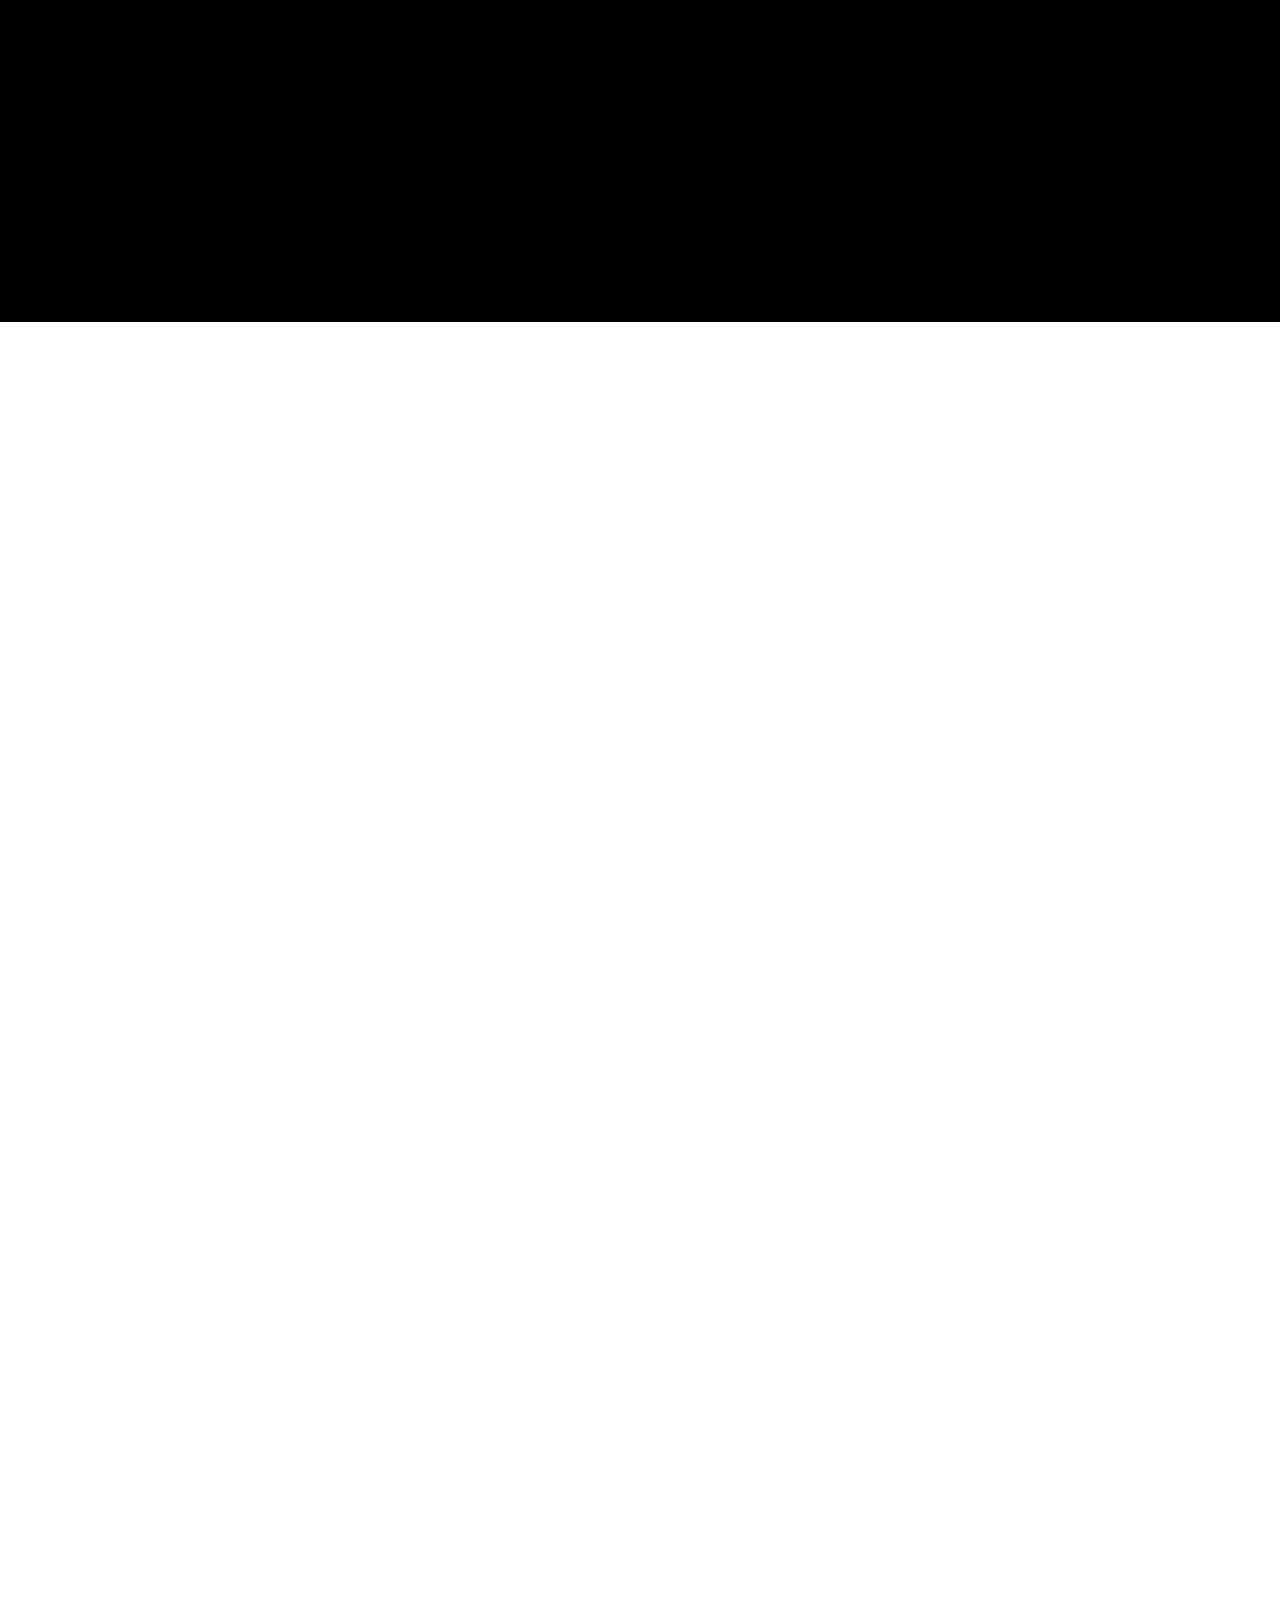
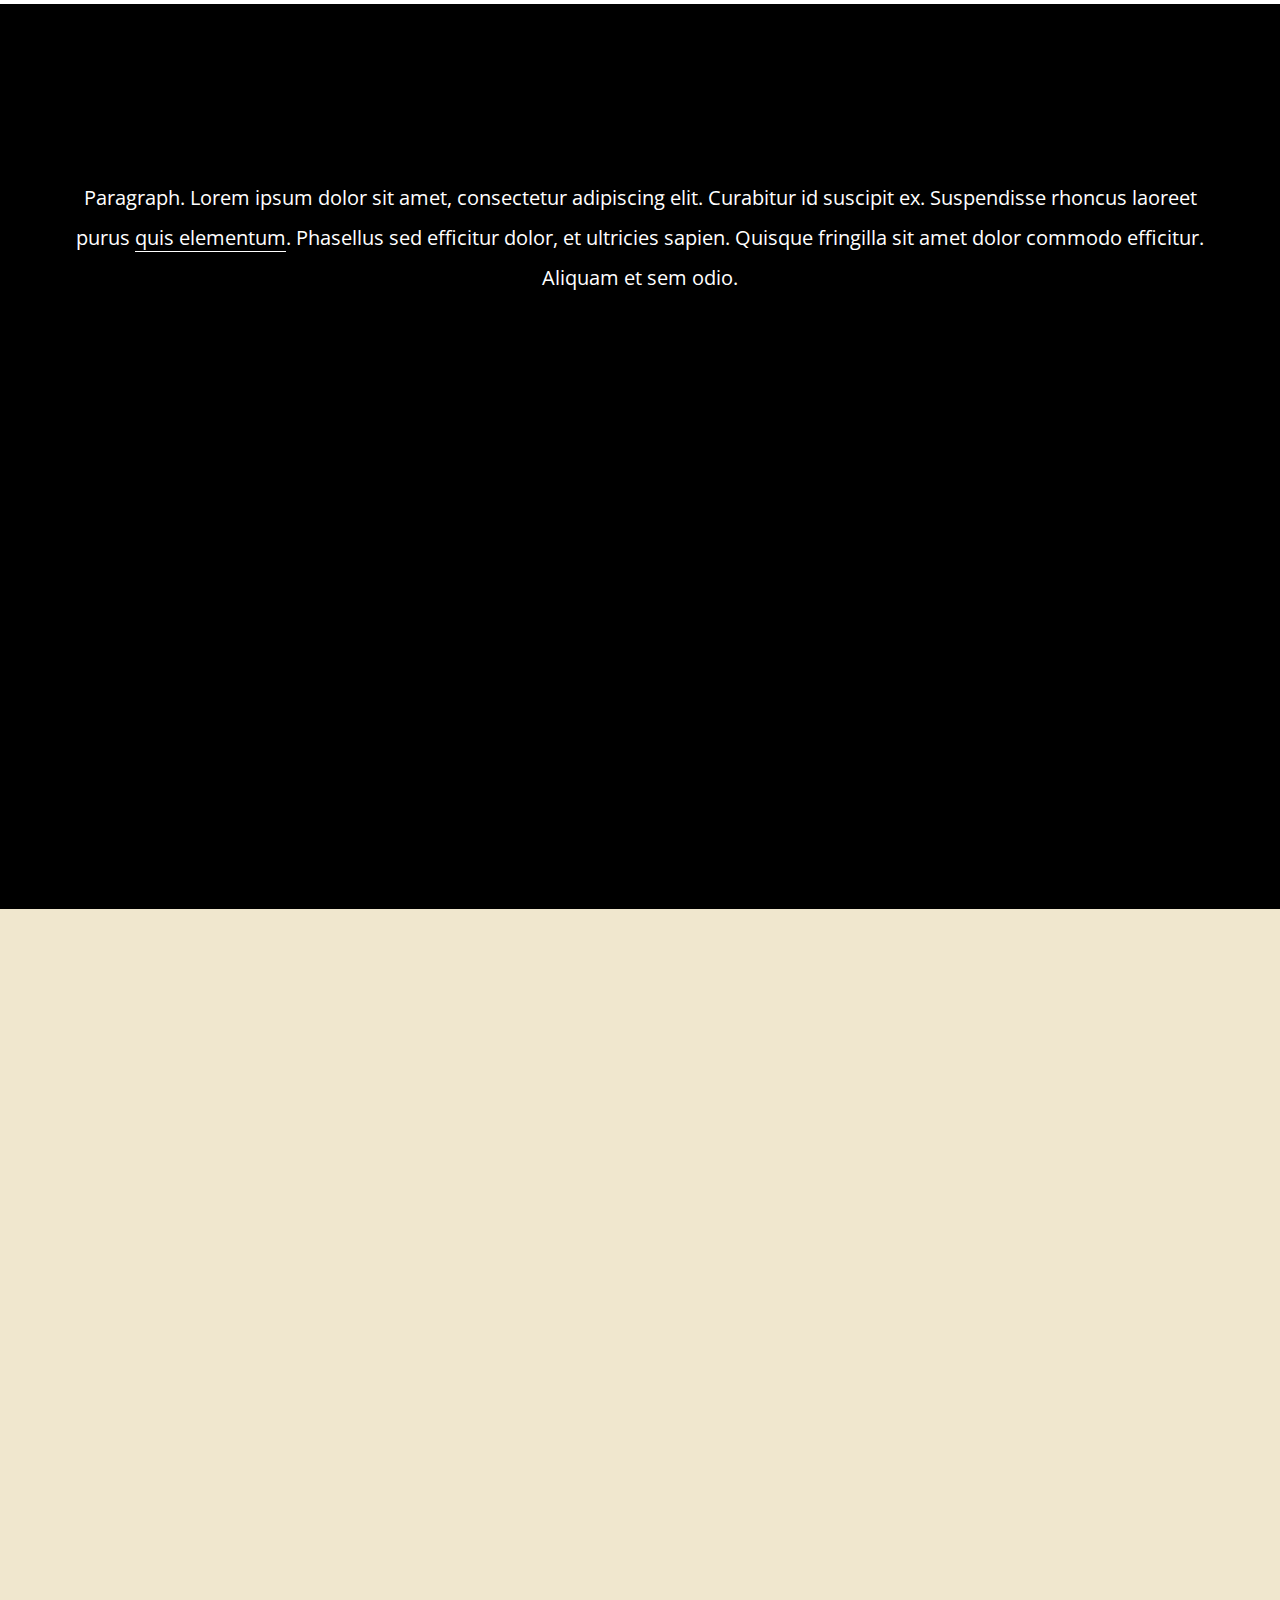
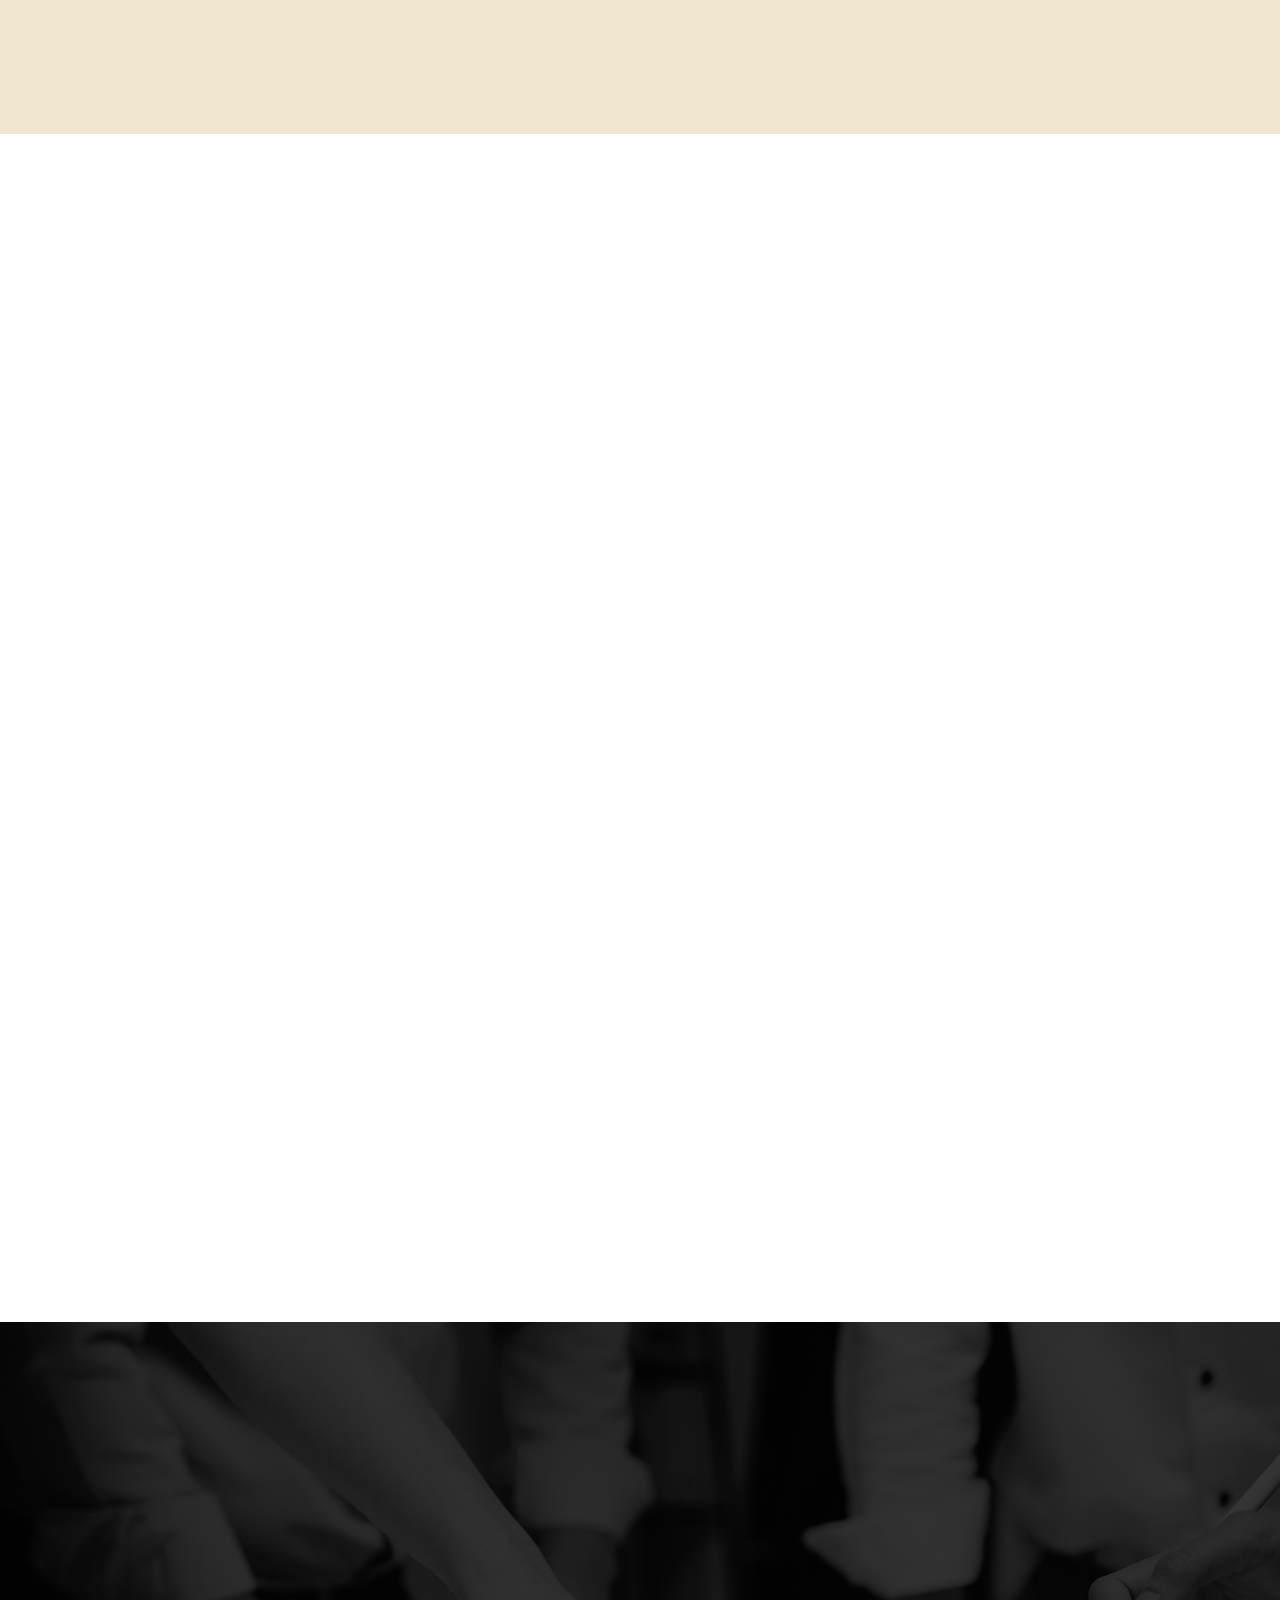
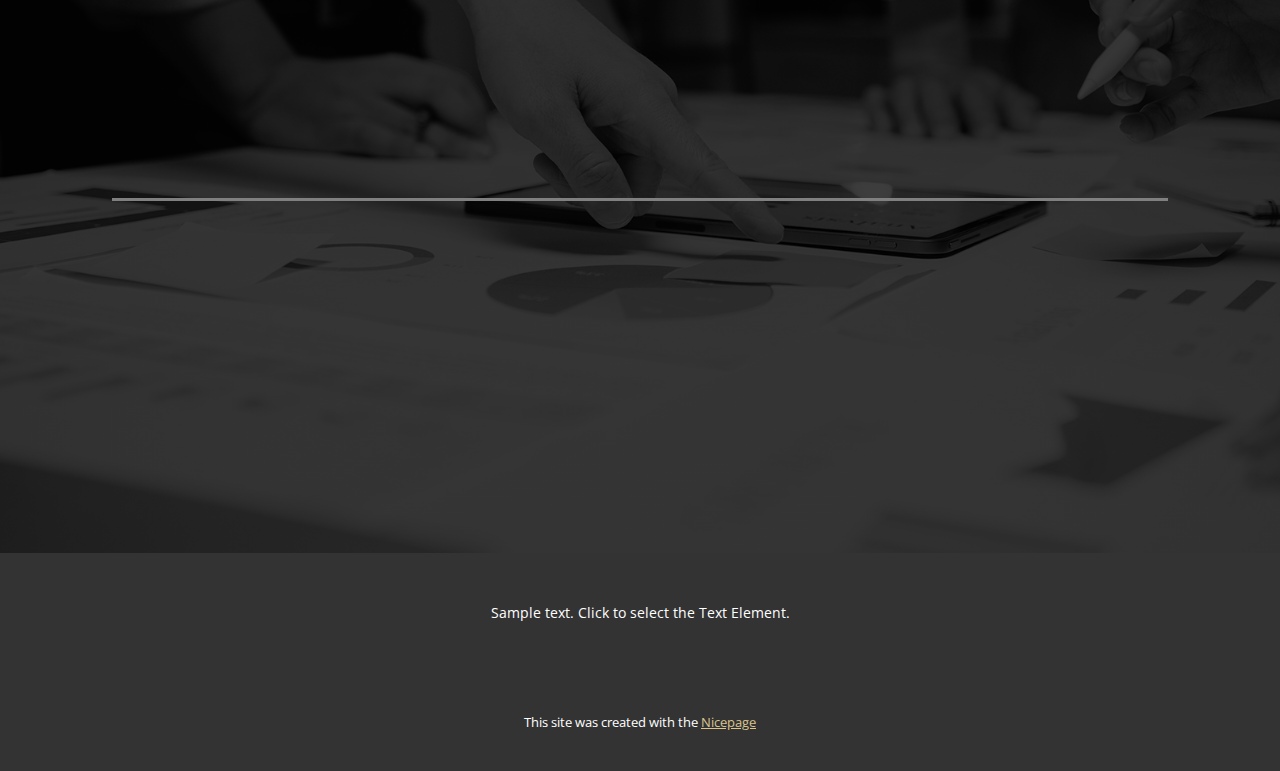
==== commit 5581d7dd: "Add files via upload" ====
--- a/About.html
+++ b/About.html
@@ -81,31 +81,31 @@
       <img class="u-expanded-width u-image u-image-1" src="images/gghghgh.jpg" data-image-width="1980" data-image-height="1005">
       <div class="u-list u-list-1">
         <div class="u-repeater u-repeater-1">
-          <div class="u-align-left u-container-align-center u-container-style u-list-item u-palette-1-light-1 u-repeater-item u-list-item-1" data-animation-name="customAnimationIn" data-animation-duration="1750" data-animation-delay="250">
+          <div class="u-align-left u-container-align-center u-container-align-left u-container-style u-list-item u-palette-1-light-1 u-repeater-item u-list-item-1" data-animation-name="customAnimationIn" data-animation-duration="1750" data-animation-delay="250">
             <div class="u-container-layout u-similar-container u-valign-top u-container-layout-1"><span class="u-align-center u-icon u-icon-circle u-text-black u-white u-icon-1" data-animation-name="customAnimationIn" data-animation-duration="1500" data-animation-delay="500"><svg class="u-svg-link" preserveAspectRatio="xMidYMin slice" viewBox="0 0 512 512" style=""><use xlink:href="#svg-22f7"></use></svg><svg class="u-svg-content" viewBox="0 0 512 512" x="0px" y="0px" id="svg-22f7" style="enable-background:new 0 0 512 512;"><g><g><path d="M165,332c-7.99,0-15-7.477-15-16c0-6.286,3.965-11.953,9.866-14.103c7.7-2.806,16.673,0.999,24.606,10.445    c5.33,6.344,14.79,7.167,21.134,1.839s7.167-14.79,1.839-21.133c-8.109-9.656-17.548-16.293-27.445-19.625V256    c0-8.284-6.716-15-15-15s-15,6.716-15,15v17.572c-0.134,0.047-0.268,0.088-0.401,0.137C131.895,280.157,120,297.153,120,316    c0,11.955,4.597,23.347,12.944,32.079C141.526,357.056,152.911,362,165,362c8.271,0,15,6.729,15,15    c0,6.042-3.596,11.468-9.159,13.825c-6.717,2.844-14.755,0.417-22.059-6.659c-5.951-5.764-15.445-5.614-21.211,0.335    c-5.764,5.95-5.614,15.446,0.336,21.21c6.772,6.561,14.301,11.197,22.093,13.813V437c0,8.284,6.716,15,15,15s15-6.716,15-15    v-17.571c18.295-6.504,30-23.575,30-42.429C210,352.187,189.813,332,165,332z"></path>
 </g>
 </g><g><g><path d="M463,18.844C435.379,6.692,399.155,0,361,0c-78.082,0-150,28.671-150,75c0,11.591,0,101.714,0,112.545    c-14.791-4.307-30.239-6.545-46-6.545c-43.972,0-85.406,17.376-116.67,48.928C17.164,261.381,0,302.958,0,347    c0,90.981,74.019,165,165,165c30.361,0,59.55-8.159,85.059-23.438C277.958,503.529,317.713,512,361,512    c38.155,0,74.379-6.692,102-18.844c31.598-13.901,49-33.845,49-56.156c0-9.342,0-352.464,0-362    C512,52.688,494.598,32.745,463,18.844z M165,482c-74.439,0-135-60.561-135-135c0-74.991,60.561-136,135-136    c74.99,0,136,61.009,136,136C301,421.439,239.99,482,165,482z M482,437c0,18.348-47.137,45-121,45    c-31.422,0-61.106-5.036-83.63-13.86c1.589-1.46,3.161-2.943,4.703-4.47c13.507-13.384,24.406-28.635,32.467-45.148    C329.443,420.82,345.011,422,361,422c39.443,0,88.356-7.667,121-29.019V437z M482,347c0,18.348-47.137,45-121,45    c-12.237,0-24.166-0.765-35.661-2.246C329.066,375.97,331,361.627,331,347c0-5.889-0.321-11.733-0.935-17.517    c10.104,1,20.445,1.517,30.935,1.517c39.446,0,88.355-7.668,121-29.019V347z M482,256c0,18.348-47.137,45-121,45    c-12.768,0-25.26-0.835-37.274-2.458c-7.785-25.252-21.674-48.495-40.917-67.958C306,237.356,332.938,241,361,241    c39.446,0,88.355-7.668,121-29.019V256z M482,166c0,18.348-47.137,45-121,45c-34.007,0-65.745-5.782-89.367-16.281    C252.737,186.322,241,175.317,241,166v-44.805C273.474,142.481,321.972,150,361,150c39.446,0,88.355-7.668,121-29.019V166z     M361,120c-73.276,0-120-26.255-120-45c0-18.803,46.857-45,120-45c73.863,0,121,26.652,121,45S434.863,120,361,120z"></path>
 </g>
 </g></svg></span>
-              <h5 class="u-align-center u-text u-text-1"> Unique approach</h5>
+              <h5 class="u-align-center u-text u-text-1"> εΞΑΤΟΜΙΚΕΥΜΕΝΗ ΠΡΟΣΕΓΓΙΣΗ</h5>
               <p class="u-align-center u-text u-text-2">Sample text. Click to select the text box. Click again or double click to start editing the text.</p>
             </div>
           </div>
-          <div class="u-align-left u-container-align-center u-container-style u-list-item u-palette-1-light-1 u-repeater-item u-video-cover u-list-item-2" data-animation-name="customAnimationIn" data-animation-duration="1750" data-animation-delay="250">
+          <div class="u-align-left u-container-align-center u-container-align-left u-container-style u-list-item u-palette-1-light-1 u-repeater-item u-video-cover u-list-item-2" data-animation-name="customAnimationIn" data-animation-duration="1750" data-animation-delay="250">
             <div class="u-container-layout u-similar-container u-valign-top u-container-layout-2"><span class="u-align-center u-icon u-icon-circle u-white u-icon-2" data-animation-name="customAnimationIn" data-animation-duration="1500" data-animation-delay="500"><svg class="u-svg-link" preserveAspectRatio="xMidYMin slice" viewBox="0 0 297 297" style=""><use xlink:href="#svg-3005"></use></svg><svg class="u-svg-content" viewBox="0 0 297 297" id="svg-3005"><g><path d="m255.402,41.116c-22.937,0-41.599,18.661-41.599,41.598s18.661,41.599 41.599,41.599c22.937,0 41.598-18.662 41.598-41.599s-18.661-41.598-41.598-41.598zm0,65.786c-13.338,0-24.188-10.85-24.188-24.188 0-13.337 10.85-24.187 24.188-24.187 13.337,0 24.187,10.85 24.187,24.187 0.001,13.338-10.85,24.188-24.187,24.188z"></path><path d="m10.772,97.093c1.7,1.699 3.928,2.549 6.156,2.549s4.456-0.85 6.156-2.549l22.626-22.626 22.626,22.626c1.7,1.699 3.928,2.549 6.156,2.549 2.228,0 4.456-0.85 6.156-2.549 3.399-3.399 3.399-8.912 0-12.312l-22.627-22.625 22.626-22.626c3.399-3.399 3.399-8.912 0-12.312-3.4-3.398-8.911-3.398-12.312,0l-22.625,22.626-22.626-22.626c-3.4-3.398-8.911-3.398-12.312,0-3.399,3.399-3.399,8.912 0,12.312l22.626,22.626-22.626,22.625c-3.399,3.4-3.399,8.912 1.77636e-15,12.312z"></path><path d="m195.772,199.907c-3.4-3.398-8.911-3.398-12.312,0l-22.625,22.625-22.626-22.625c-3.4-3.398-8.911-3.398-12.312,0-3.399,3.4-3.399,8.912 0,12.312l22.626,22.625-22.626,22.626c-3.399,3.399-3.399,8.912 0,12.312 1.7,1.699 3.928,2.549 6.156,2.549s4.456-0.85 6.156-2.549l22.626-22.626 22.625,22.625c1.7,1.699 3.928,2.549 6.156,2.549 2.228,0 4.456-0.85 6.156-2.549 3.399-3.4 3.399-8.912 0-12.312l-22.625-22.625 22.625-22.625c3.4-3.4 3.4-8.913 0-12.312z"></path><path d="m196.45,77.836l-35.107-30.518c-3.628-3.155-9.127-2.768-12.281,0.859-3.154,3.628-2.769,9.126 0.859,12.281l18.618,16.185c-54.952,7.187-87.489,35.904-105.577,60.176-15.843,21.26-23.25,42.201-26.224,52.608-20.654,2.415-36.738,20.012-36.738,41.305 0,22.937 18.661,41.599 41.598,41.599s41.599-18.661 41.599-41.599c0-18.464-12.096-34.148-28.777-39.567 3.133-9.898 9.919-27.229 22.924-44.503 22.64-30.071 54.091-47.78 93.656-52.816l-17.348,19.957c-3.154,3.628-2.769,9.126 0.859,12.281 1.648,1.433 3.682,2.135 5.707,2.135 2.433,0 4.853-1.014 6.574-2.994l30.518-35.108c3.154-3.629 2.769-9.126-0.86-12.281zm-130.664,152.896c0,13.338-10.85,24.188-24.188,24.188-13.337,0-24.187-10.85-24.187-24.188 0-13.337 10.85-24.187 24.187-24.187 13.337,0 24.188,10.85 24.188,24.187z"></path>
 </g></svg></span>
               <h5 class="u-align-center u-text u-text-3"> Service mix</h5>
               <p class="u-align-center u-text u-text-4">Sample text. Click to select the text box. Click again or double click to start editing the text.</p>
             </div>
           </div>
-          <div class="u-align-left u-container-align-center u-container-style u-list-item u-palette-1-light-1 u-repeater-item u-video-cover u-list-item-3" data-animation-name="customAnimationIn" data-animation-duration="1750" data-animation-delay="250">
+          <div class="u-align-left u-container-align-center u-container-align-left u-container-style u-list-item u-palette-1-light-1 u-repeater-item u-video-cover u-list-item-3" data-animation-name="customAnimationIn" data-animation-duration="1750" data-animation-delay="250">
             <div class="u-container-layout u-similar-container u-valign-top u-container-layout-3"><span class="u-align-center u-icon u-icon-circle u-white u-icon-3" data-animation-name="customAnimationIn" data-animation-duration="1500" data-animation-delay="500"><svg class="u-svg-link" preserveAspectRatio="xMidYMin slice" viewBox="0 0 510 510" style=""><use xlink:href="#svg-529f"></use></svg><svg class="u-svg-content" viewBox="0 0 510 510" id="svg-529f"><g><path d="m393.159 121.41 69.152-86.44c-16.753-2.022-149.599-37.363-282.234-8.913v-26.057h-30v361.898c-25.85 6.678-45 30.195-45 58.102v1.509c-34.191 6.969-60 37.272-60 73.491v15h240v-15c0-36.22-25.809-66.522-60-73.491v-1.509c0-27.906-19.15-51.424-45-58.102v-124.733c153.335-30.989 264.132 7.082 284.847 9.834zm-140.653 358.59h-174.859c6.19-17.461 22.873-30 42.43-30h90c19.556 0 36.238 12.539 42.429 30zm-57.429-60h-60c0-16.542 13.458-30 30-30s30 13.458 30 30zm-15-213.427v-149.802c66.329-15.269 141.099-15.756 227.537-1.455l-50.619 63.274 48.8 85.4c-75.047-12.702-150.759-11.841-225.718 2.583z"></path>
 </g></svg></span>
-              <h5 class="u-align-center u-text u-text-5">Our Mission</h5>
+              <h5 class="u-align-center u-text u-text-5">Η αποστολή μας</h5>
               <p class="u-align-center u-text u-text-6">Sample text. Click to select the text box. Click again or double click to start editing the text.</p>
             </div>
           </div>
-          <div class="u-align-left u-container-align-center u-container-style u-list-item u-palette-1-light-1 u-repeater-item u-video-cover u-list-item-4" data-animation-name="customAnimationIn" data-animation-duration="1750" data-animation-delay="250">
+          <div class="u-align-left u-container-align-center u-container-align-left u-container-style u-list-item u-palette-1-light-1 u-repeater-item u-video-cover u-list-item-4" data-animation-name="customAnimationIn" data-animation-duration="1750" data-animation-delay="250">
             <div class="u-container-layout u-similar-container u-valign-top u-container-layout-4"><span class="u-align-center u-icon u-icon-circle u-text-black u-white u-icon-4" data-animation-name="customAnimationIn" data-animation-duration="1500" data-animation-delay="500"><svg class="u-svg-link" preserveAspectRatio="xMidYMin slice" viewBox="0 0 512 512" style=""><use xlink:href="#svg-1746"></use></svg><svg class="u-svg-content" viewBox="0 0 512 512" x="0px" y="0px" id="svg-1746" style="enable-background:new 0 0 512 512;"><g><g><path d="M269.145,240.999h-26.292c-13.474,0-24.435-10.961-24.435-24.434c0-13.474,10.962-24.437,24.435-24.437h52.583    c8.284,0,15-6.716,15-15s-6.716-15-15-15h-24.437v-24.438c0-8.285-6.716-15.001-15-15.001c-8.284,0-15,6.716-15,15v24.484    c-29.159,0.983-52.581,24.995-52.581,54.39c0,30.015,24.42,54.434,54.435,54.434h26.292c13.475,0,24.438,10.963,24.438,24.439    c0,13.474-10.963,24.436-24.438,24.436h-52.582c-8.284,0-15,6.716-15,15s6.716,15,15,15h24.436v24.437c0,8.284,6.716,15,15,15    c8.284,0,15-6.716,15-15v-24.483c29.16-0.982,52.584-24.994,52.584-54.389C323.582,265.419,299.161,240.999,269.145,240.999z"></path>
 </g>
 </g><g><g><path d="M442.762,321.127c-7.59-3.318-16.434,0.148-19.751,7.739c-29.018,66.405-94.573,109.313-167.014,109.313    c-89.499,0-165.35-66.392-179.719-152.472l39.786,26.584c6.888,4.603,16.203,2.75,20.806-4.139    c4.603-6.888,2.749-16.203-4.139-20.806l-65.583-43.821c-3.308-2.21-7.358-3.013-11.26-2.24c-3.902,0.776-7.335,3.071-9.546,6.379    L2.529,313.247c-4.602,6.889-2.748,16.204,4.14,20.806c2.56,1.711,5.455,2.529,8.319,2.529c4.841,0,9.595-2.341,12.486-6.668    l20.692-30.972c8.42,41.121,28.882,78.841,59.51,108.786c39.874,38.983,92.548,60.453,148.322,60.453    c84.364,0,160.712-49.969,194.503-127.302C453.819,333.287,450.354,324.444,442.762,321.127z"></path>
@@ -113,7 +113,7 @@
 </g><g><g><path d="M505.333,177.949c-6.89-4.602-16.204-2.749-20.806,4.139l-20.695,30.971c-8.42-41.122-28.882-78.842-59.51-108.787    c-39.874-38.983-92.549-60.453-148.323-60.453c-84.363,0-160.711,49.97-194.503,127.302c-3.317,7.591,0.148,16.434,7.739,19.751    s16.434-0.148,19.752-7.739c29.017-66.404,94.573-109.314,167.013-109.314c89.498,0,165.349,66.393,179.72,152.472l-39.786-26.582    c-6.889-4.604-16.203-2.749-20.806,4.139c-4.602,6.889-2.749,16.204,4.14,20.806l65.581,43.818    c2.56,1.711,5.455,2.529,8.319,2.529c4.842,0,9.594-2.34,12.485-6.668l43.818-65.577    C514.073,191.866,512.22,182.551,505.333,177.949z"></path>
 </g>
 </g></svg></span>
-              <h5 class="u-align-center u-text u-text-7"> Strategic thinking</h5>
+              <h5 class="u-align-center u-text u-text-7"> Στρατηγική σκέψη</h5>
               <p class="u-align-center u-text u-text-8">Sample text. Click to select the text box. Click again or double click to start editing the text.</p>
             </div>
           </div>
@@ -124,39 +124,38 @@
     </section>
     <section class="u-black u-clearfix u-section-2" id="carousel_e3c2">
       <div class="u-clearfix u-sheet u-valign-bottom-xl u-valign-bottom-xxl u-valign-middle-lg u-valign-middle-md u-valign-middle-sm u-valign-middle-xs u-sheet-1">
-        <div class="u-clearfix u-expanded-width u-layout-wrap u-layout-wrap-1">
+        <div class="data-layout-selected u-clearfix u-expanded-width u-layout-wrap u-layout-wrap-1">
           <div class="u-layout">
             <div class="u-layout-row">
               <div class="u-container-align-left u-container-style u-layout-cell u-size-35-xl u-size-35-xxl u-size-60-lg u-size-60-md u-size-60-sm u-size-60-xs u-white u-layout-cell-1" data-animation-name="customAnimationIn" data-animation-duration="1500" data-animation-delay="500">
                 <div class="u-container-layout u-valign-middle u-container-layout-1">
-                  <h2 class="u-align-left u-text u-text-1" data-animation-name="customAnimationIn" data-animation-duration="1500"> Why you'll love us</h2>
+                  <h2 class="u-align-left u-text u-text-1" data-animation-name="customAnimationIn" data-animation-duration="1500">Γιατί να μας εμπιστευθείτε</h2>
                   <div class="u-expanded-width u-list u-list-1">
                     <div class="u-repeater u-repeater-1">
-                      <div class="u-align-left u-container-align-left-lg u-container-align-left-xl u-container-align-left-xxl u-container-style u-list-item u-repeater-item u-list-item-1" data-animation-name="customAnimationIn" data-animation-duration="1500" data-animation-delay="500">
-                        <div class="u-container-layout u-similar-container u-valign-top-lg u-valign-top-xl u-valign-top-xxl u-container-layout-2"><span class="u-align-left u-file-icon u-icon u-icon-1"><img src="images/1442912-37.png" alt=""></span>
+                      <div class="u-align-left u-container-align-left u-container-align-left-lg u-container-align-left-xl u-container-align-left-xxl u-container-style u-list-item u-repeater-item u-list-item-1" data-animation-name="customAnimationIn" data-animation-duration="1500" data-animation-delay="500">
+                        <div class="u-container-layout u-similar-container u-valign-top-lg u-valign-top-xl u-valign-top-xxl u-container-layout-2"><span class="u-align-left u-file-icon u-icon u-icon-1"><img src="images/1442912.png" alt=""></span>
                           <h5 class="u-align-left u-custom-font u-font-montserrat u-text u-text-2"> Strategic thinking looks beyond what's in front of you to see the bigger picture.</h5>
                         </div>
                       </div>
                       <div class="u-align-left u-container-align-left u-container-style u-list-item u-repeater-item u-list-item-2" data-animation-name="customAnimationIn" data-animation-duration="1500" data-animation-delay="500">
-                        <div class="u-container-layout u-similar-container u-valign-top-lg u-valign-top-xl u-valign-top-xxl u-container-layout-3"><span class="u-align-left u-file-icon u-icon u-icon-2"><img src="images/1442912-37.png" alt=""></span>
+                        <div class="u-container-layout u-similar-container u-valign-top-lg u-valign-top-xl u-valign-top-xxl u-container-layout-3"><span class="u-align-left u-file-icon u-icon u-icon-2"><img src="images/1442912.png" alt=""></span>
                           <h5 class="u-align-left u-custom-font u-font-montserrat u-text u-text-3"> You'll have access to some of the brightest minds from all corners of the web. </h5>
                         </div>
                       </div>
                       <div class="u-align-left u-container-align-left u-container-style u-list-item u-repeater-item u-list-item-3" data-animation-name="customAnimationIn" data-animation-duration="1500" data-animation-delay="500">
-                        <div class="u-container-layout u-similar-container u-valign-top-lg u-valign-top-xl u-valign-top-xxl u-container-layout-4"><span class="u-align-left u-file-icon u-icon u-icon-3"><img src="images/1442912-37.png" alt=""></span>
+                        <div class="u-container-layout u-similar-container u-valign-top-lg u-valign-top-xl u-valign-top-xxl u-container-layout-4"><span class="u-align-left u-file-icon u-icon u-icon-3"><img src="images/1442912.png" alt=""></span>
                           <h5 class="u-align-left u-custom-font u-font-montserrat u-text u-text-4"> Getting to know your brand inside and out means we can innovate on your behalf</h5>
                         </div>
                       </div>
-                      <div class="u-align-left u-container-align-left-lg u-container-align-left-md u-container-align-left-xl u-container-align-left-xxl u-container-style u-list-item u-repeater-item u-list-item-4" data-animation-name="customAnimationIn" data-animation-duration="1500" data-animation-delay="500">
-                        <div class="u-container-layout u-similar-container u-valign-top-lg u-valign-top-xl u-valign-top-xxl u-container-layout-5"><span class="u-align-left u-file-icon u-icon u-icon-4"><img src="images/1442912-37.png" alt=""></span>
+                      <div class="u-align-left u-container-align-left u-container-align-left-lg u-container-align-left-md u-container-align-left-xl u-container-align-left-xxl u-container-style u-list-item u-repeater-item u-list-item-4" data-animation-name="customAnimationIn" data-animation-duration="1500" data-animation-delay="500">
+                        <div class="u-container-layout u-similar-container u-valign-top-lg u-valign-top-xl u-valign-top-xxl u-container-layout-5"><span class="u-align-left u-file-icon u-icon u-icon-4"><img src="images/1442912.png" alt=""></span>
                           <h5 class="u-align-left u-custom-font u-font-montserrat u-text u-text-5"> When things take a turn, our partnership means we work with you to find creative solutions.</h5>
                         </div>
                       </div>
                     </div>
                   </div>
-                  <p class="u-align-left u-text u-text-default u-text-6">Image from <a href="https://freepik.com" class="u-active-none u-border-1 u-border-active-grey-60 u-border-grey-75 u-border-hover-grey-60 u-border-no-left u-border-no-right u-border-no-top u-btn u-button-link u-button-style u-hover-none u-none u-text-body-color u-btn-1" data-animation-name="" data-animation-duration="0" data-animation-delay="0" data-animation-direction="">Freepik</a>
-                  </p>
-                  <a href="#" class="u-active-palette-3-base u-align-left u-black u-border-none u-btn u-btn-rectangle u-button-style u-custom-font u-font-raleway u-hover-palette-3-base u-radius-0 u-text-active-black u-text-body-alt-color u-text-hover-black u-btn-2" data-animation-name="customAnimationIn" data-animation-duration="1500" data-animation-delay="500">read more</a>
+                  <p class="u-align-left u-text u-text-default u-text-6">Image</p>
+                  <a href="#" class="u-active-palette-3-base u-align-left u-black u-border-none u-btn u-btn-rectangle u-button-style u-custom-font u-font-raleway u-hover-palette-3-base u-radius-0 u-text-active-black u-text-body-alt-color u-text-hover-black u-btn-1" data-animation-name="customAnimationIn" data-animation-duration="1500" data-animation-delay="500">δειτε περισσοτερα </a>
                 </div>
               </div>
               <div class="u-container-style u-image u-layout-cell u-size-25-xl u-size-25-xxl u-size-60-lg u-size-60-md u-size-60-sm u-size-60-xs u-image-1" data-image-width="740" data-image-height="1110" data-animation-name="customAnimationIn" data-animation-duration="1500" data-animation-delay="500">
@@ -169,8 +168,8 @@
     </section>
     <section class="u-clearfix u-container-align-center u-white u-section-3" id="carousel_13af">
       <div class="u-clearfix u-sheet u-sheet-1">
-        <h2 class="u-align-center u-text u-text-default-lg u-text-default-xl u-text-1" data-animation-name="customAnimationIn" data-animation-duration="1500"> We believe in collaboration and innovation. </h2>
-        <p class="u-align-center u-text u-text-default u-text-2" data-animation-name="customAnimationIn" data-animation-duration="1500"> These core values define who we are and the work we do.</p>
+        <h2 class="u-align-center u-text u-text-default-lg u-text-default-xl u-text-1" data-animation-name="customAnimationIn" data-animation-duration="1500"> Πιστεύουμε στη συνεργασία και στην καινοτομία. </h2>
+        <p class="u-align-center u-text u-text-default u-text-2" data-animation-name="customAnimationIn" data-animation-duration="1500"> Οι αξίες μας καθορίζουν ποιοι είμαστε και πόσο καλή δουλειά κάνουμε.</p>
         <div class="u-list u-list-1">
           <div class="u-repeater u-repeater-1">
             <div class="u-border-2 u-border-grey-15 u-border-no-bottom u-border-no-left u-border-no-right u-container-style u-list-item u-repeater-item u-list-item-1" data-animation-name="customAnimationIn" data-animation-duration="2000" data-animation-delay="500">
@@ -187,19 +186,19 @@
             </div>
             <div class="u-border-2 u-border-grey-15 u-border-no-bottom u-border-no-left u-border-no-right u-container-style u-list-item u-repeater-item u-list-item-3" data-animation-name="customAnimationIn" data-animation-duration="2000" data-animation-delay="500">
               <div class="u-container-layout u-similar-container u-container-layout-3">
-                <h4 class="u-text u-text-7"> Passion for our clients. </h4>
+                <h4 class="u-text u-text-7">Πάθος για τους πελάτες μας. </h4>
                 <p class="u-text u-text-8"> Tempus egestas sed sed risus pretium quam vulputate dignissim. Ipsum consequat nisl vel pretium lectus quam id leo in. In pellentesque massa placerat duis ultricies lacus. Sed lectus vestibulum mattis ullamcorper velit sed ullamcorper. Etiam sit amet nisl purus in mollis.</p>
               </div>
             </div>
             <div class="u-border-2 u-border-grey-15 u-border-no-bottom u-border-no-left u-border-no-right u-container-style u-list-item u-repeater-item u-list-item-4" data-animation-name="customAnimationIn" data-animation-duration="2000" data-animation-delay="500">
               <div class="u-container-layout u-similar-container u-container-layout-4">
-                <h4 class="u-text u-text-9"> Drive for results, with unparalleled service. </h4>
+                <h4 class="u-text u-text-9">Μας ενδιαφέρουν τα αποτελέσματα και η καλή εξυπηρέτηση των πελατών μας.</h4>
                 <p class="u-text u-text-10"> Tempus egestas sed sed risus pretium quam vulputate dignissim. Ipsum consequat nisl vel pretium lectus quam id leo in. In pellentesque massa placerat duis ultricies lacus. Sed lectus vestibulum mattis ullamcorper velit sed ullamcorper. Etiam sit amet nisl purus in mollis.</p>
               </div>
             </div>
           </div>
         </div>
-        <a href="#" class="u-active-palette-3-base u-black u-border-none u-btn u-btn-rectangle u-button-style u-custom-font u-font-raleway u-hover-palette-3-base u-radius-0 u-text-active-black u-text-body-alt-color u-text-hover-black u-btn-1" data-animation-name="customAnimationIn" data-animation-duration="1500" data-animation-delay="500">read more</a>
+        <a href="#" class="u-active-palette-3-base u-black u-border-none u-btn u-btn-rectangle u-button-style u-custom-font u-font-raleway u-hover-palette-3-base u-radius-0 u-text-active-black u-text-body-alt-color u-text-hover-black u-btn-1" data-animation-name="customAnimationIn" data-animation-duration="1500" data-animation-delay="500">ΔΙΑΒΑΣΤΕ ΠΕΡΙΣΣΟΤΕΡΑ </a>
       </div>
     </section>
     <section class="u-align-center u-black u-clearfix u-container-align-center u-section-4" id="carousel_6107">
@@ -358,7 +357,7 @@
               <div class="u-container-layout u-valign-middle u-container-layout-2">
                 <h2 class="u-align-center u-text u-text-1"> Follow us on Social</h2>
                 <p class="u-align-center u-text u-text-2"> Looking for the latest industry insights, timely agency updates? Follow us on social:</p>
-                <div class="u-social-icons u-spacing-21 u-social-icons-1">
+                <div class="u-social-icons u-social-icons-1">
                   <a class="u-social-url" target="_blank" href=""><span class="u-icon u-icon-circle u-social-facebook u-social-icon u-icon-1"><svg class="u-svg-link" preserveAspectRatio="xMidYMin slice" viewBox="0 0 112 112" style=""><use xlink:href="#svg-2fe9"></use></svg><svg x="0px" y="0px" viewBox="0 0 112 112" id="svg-2fe9" class="u-svg-content"><circle fill="#3B5998" cx="56.1" cy="56.1" r="55"></circle><path fill="#FFFFFF" d="M73.5,31.6h-9.1c-1.4,0-3.6,0.8-3.6,3.9v8.5h12.6L72,58.3H60.8v40.8H43.9V58.3h-8V43.9h8v-9.2
             c0-6.7,3.1-17,17-17h12.5v13.9H73.5z"></path></svg></span>
                   </a>
--- a/About.css
+++ b/About.css
@@ -435,11 +435,6 @@
 }
 
 .u-section-2 .u-btn-1 {
-  border-style: solid;
-  padding: 0;
-}
-
-.u-section-2 .u-btn-2 {
   background-image: none;
   text-transform: uppercase;
   letter-spacing: 3px;
@@ -718,7 +713,7 @@
 }
 
 .u-section-3 .u-text-10 {
-  margin: -86px 0 0 280px;
+  margin: -115px 0 45px 280px;
 }
 
 .u-section-3 .u-btn-1 {
@@ -2107,7 +2102,7 @@
 .u-section-7 .u-social-icons-1 {
   height: 52px;
   min-height: 16px;
-  width: 344px;
+  width: 428px;
   min-width: 164px;
   white-space: nowrap;
   margin: 34px auto 0;
@@ -2160,6 +2155,10 @@
   .u-section-7 .u-text-1 {
     font-size: 2.25rem;
   }
+
+  .u-section-7 .u-social-icons-1 {
+    width: 410px;
+  }
 }
 
 @media (max-width: 991px) {
@@ -2218,8 +2217,12 @@
   .u-section-7 .u-text-1 {
     font-size: 1.875rem;
   }
+
+  .u-section-7 .u-social-icons-1 {
+    width: 344px;
+  }
 } .u-section-8 {
-  background-image: linear-gradient(0deg, rgba(0,0,0,0.75), rgba(0,0,0,0.75)), url("images/gggg.jpg");
+  background-image: linear-gradient(0deg, rgba(0, 0, 0, 0.75), rgba(0, 0, 0, 0.75)), url('images/gggg.jpg');
   background-position: 50% 50%;
 }
 
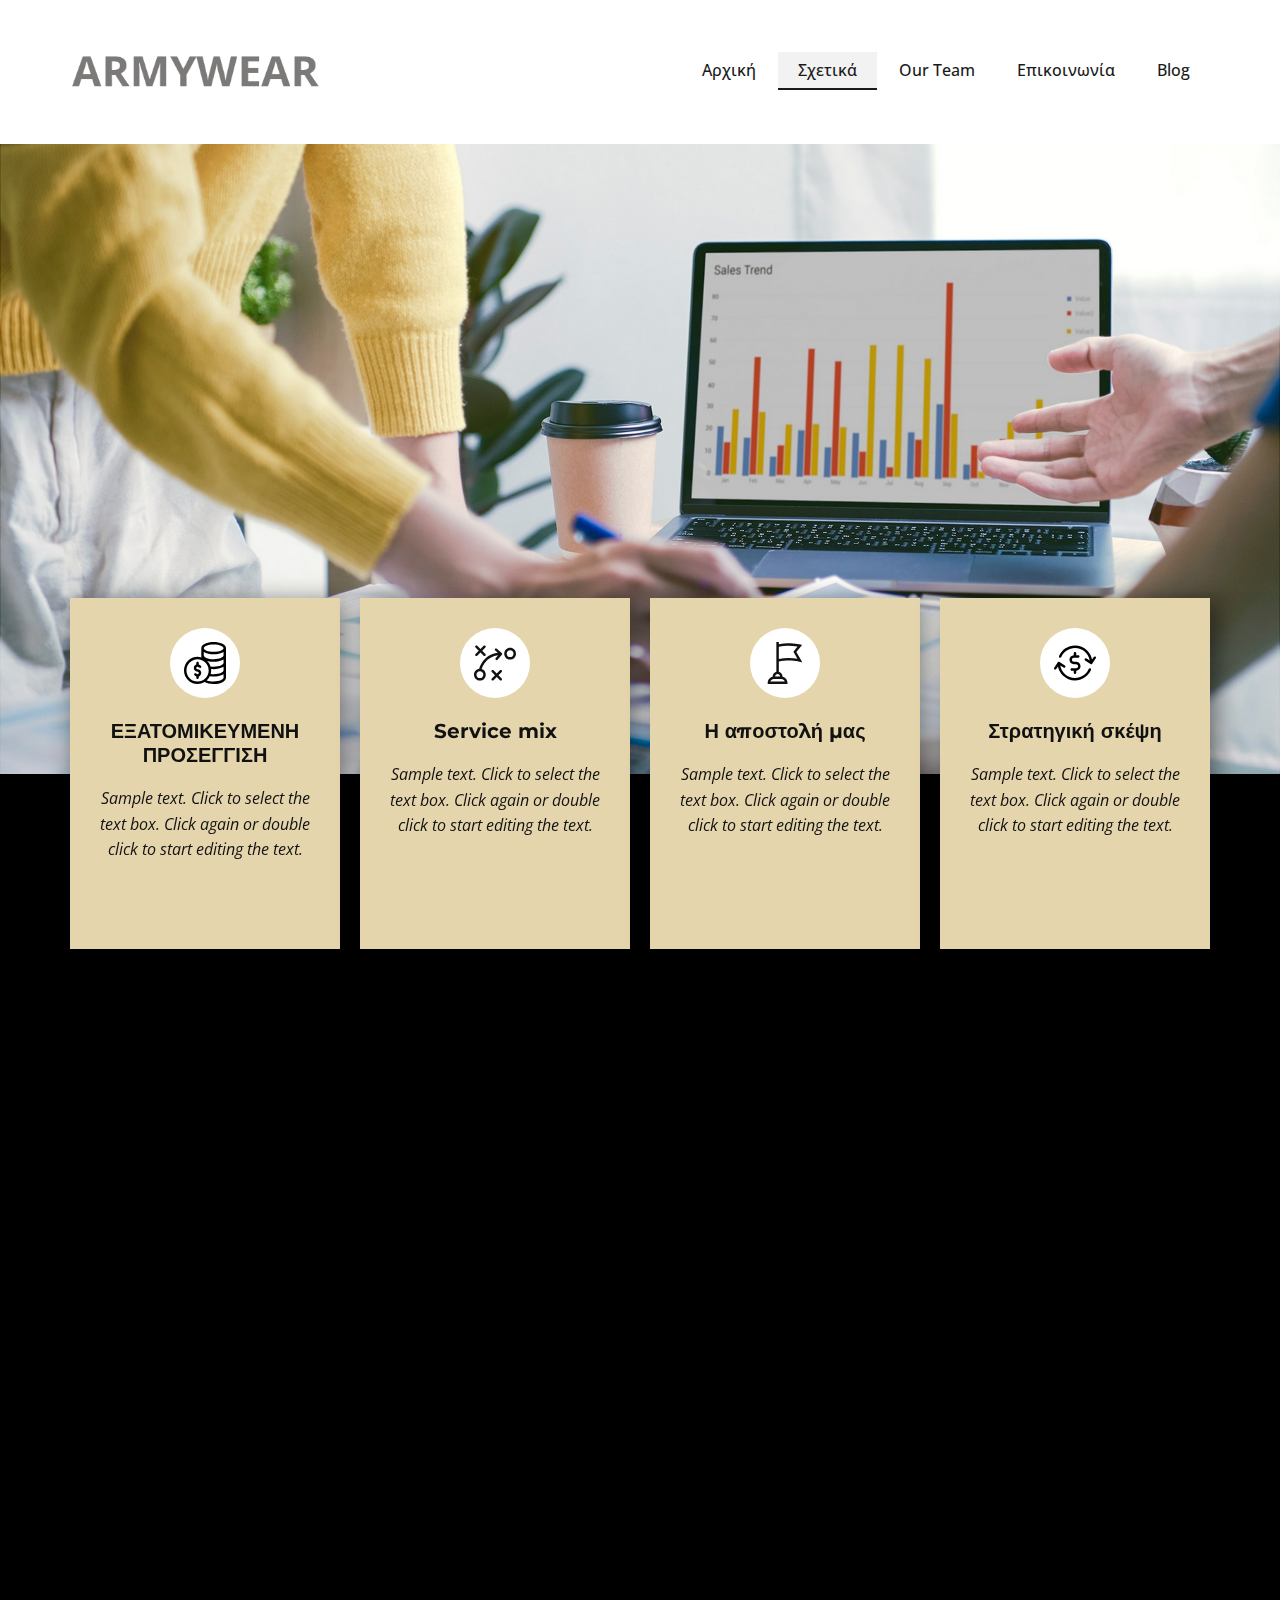
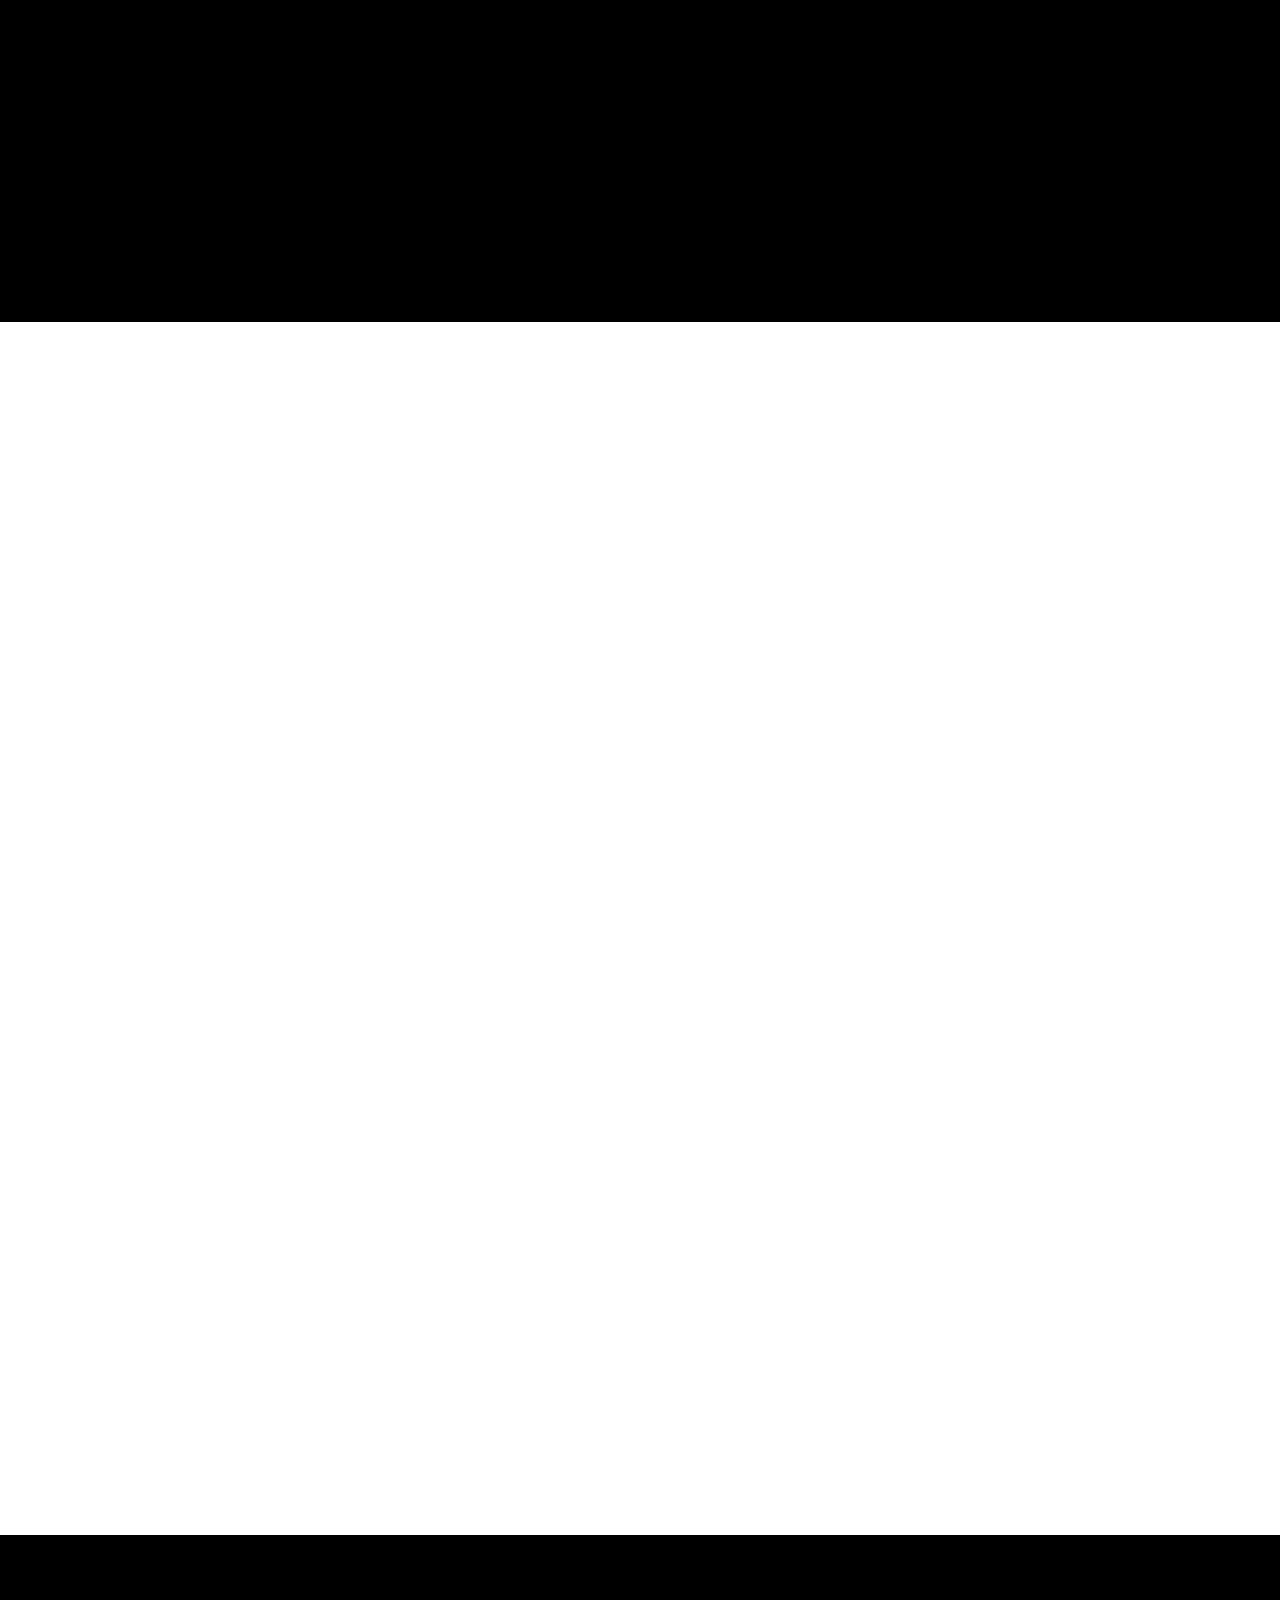
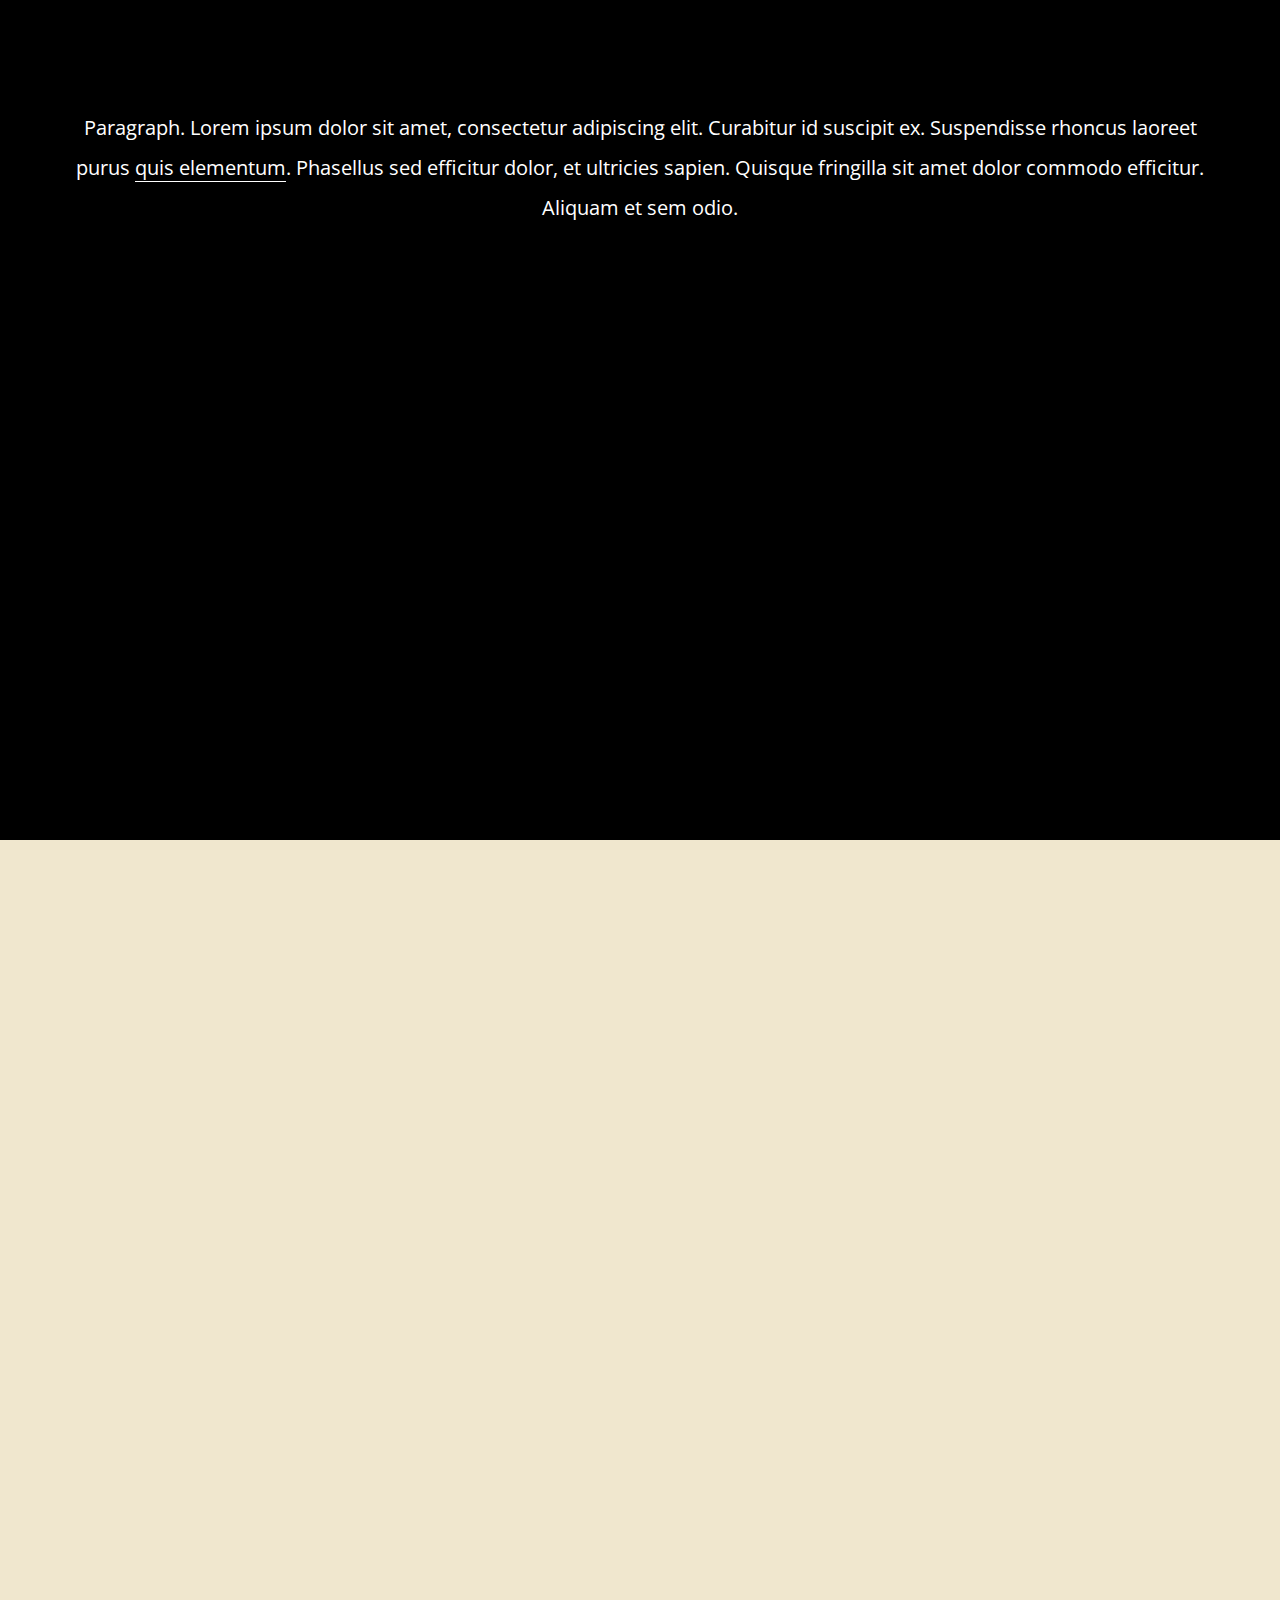
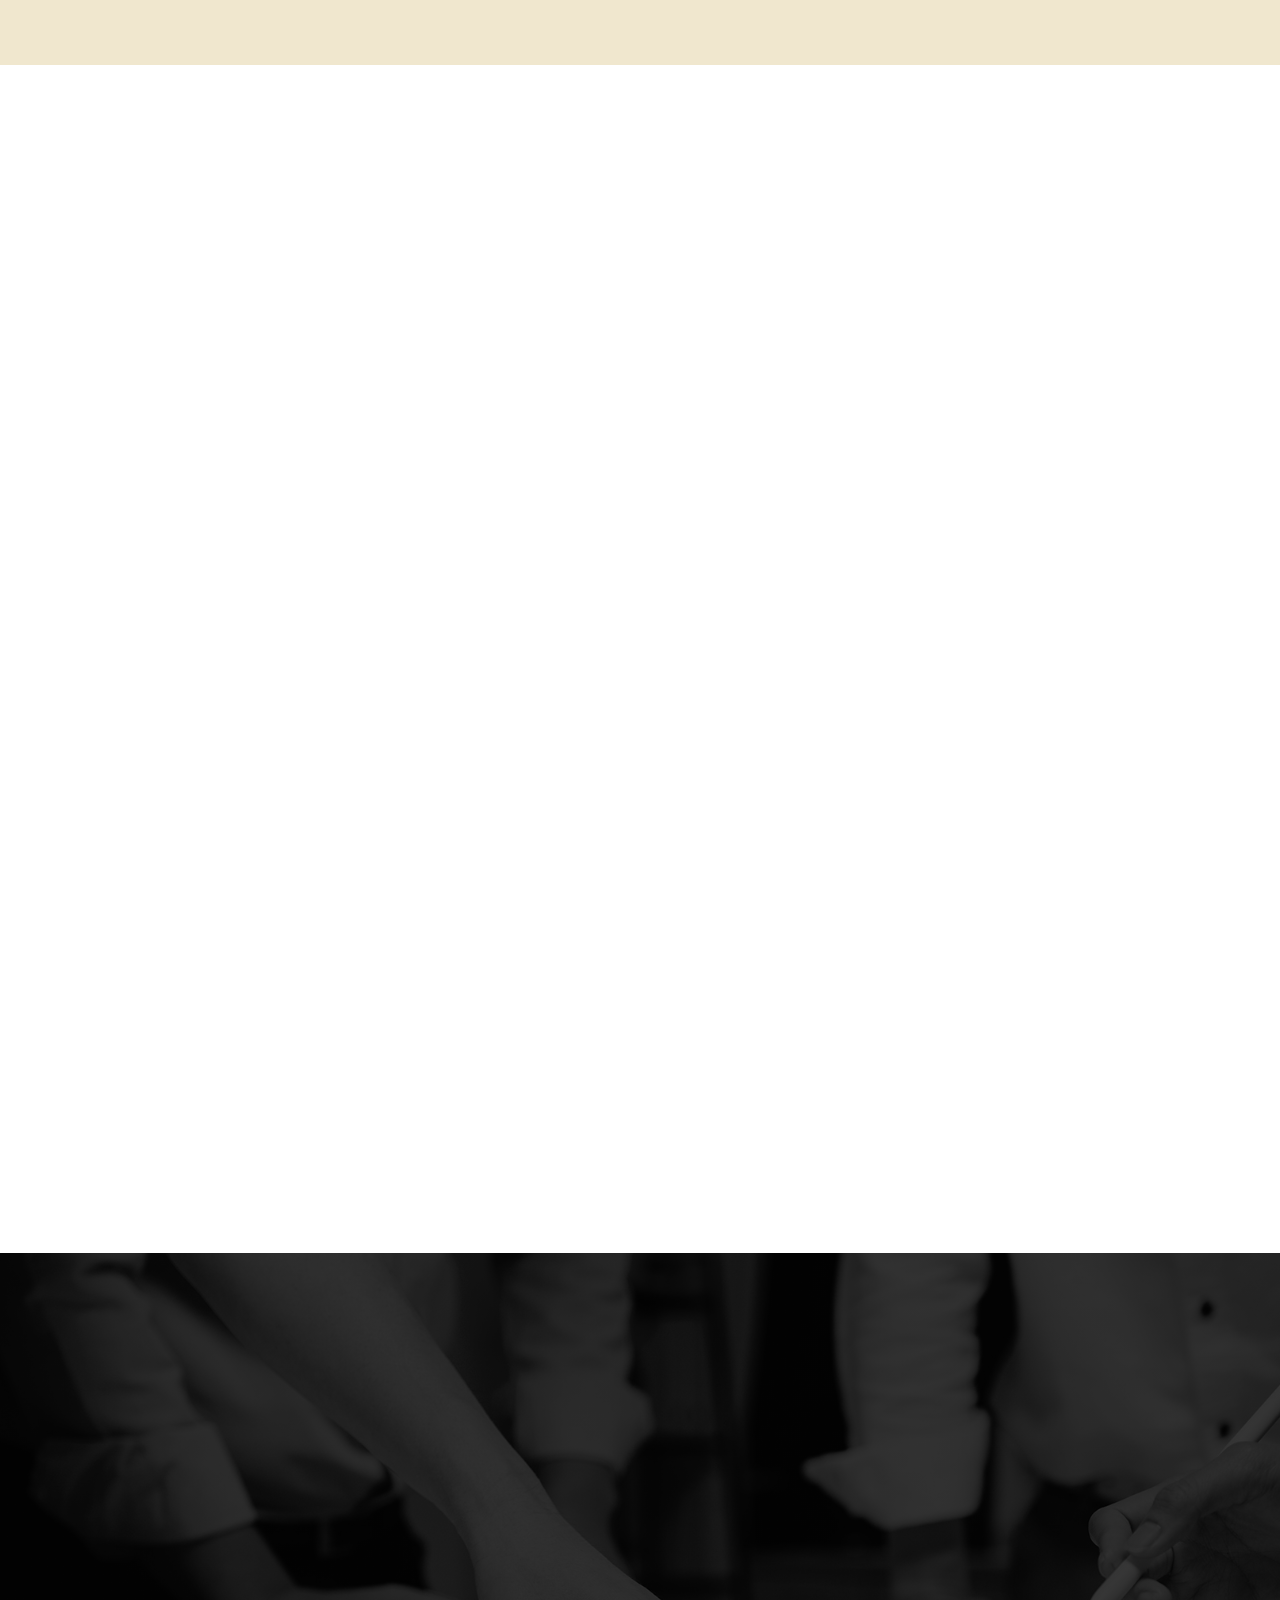
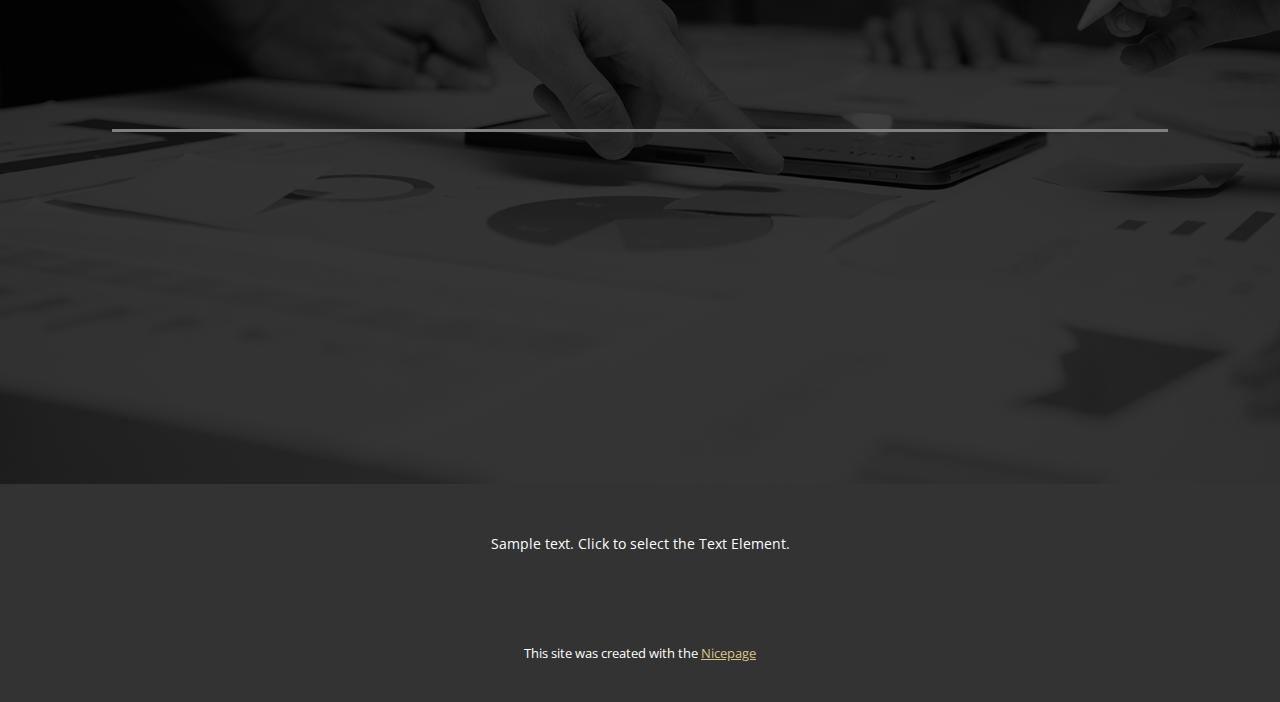
==== commit 5b48197b: "Add files via upload" ====
--- a/About.html
+++ b/About.html
@@ -174,26 +174,26 @@
           <div class="u-repeater u-repeater-1">
             <div class="u-border-2 u-border-grey-15 u-border-no-bottom u-border-no-left u-border-no-right u-container-style u-list-item u-repeater-item u-list-item-1" data-animation-name="customAnimationIn" data-animation-duration="2000" data-animation-delay="500">
               <div class="u-container-layout u-similar-container u-container-layout-1">
-                <h4 class="u-text u-text-3"> We’re genuine and compassionate.</h4>
-                <p class="u-text u-text-4"> Being in the people business can mean difficult decisions and tough conversations. We believe in going into every meeting with a desire and ability to be genuine and compassionate. We are all people, and people make mistakes. We’re here to help you fix those, without risk or judgment, and move forward.</p>
+                <h4 class="u-text u-text-3">Συζητάμε με τους συνεργάτες μας και παρακολουθούμε την αγορά και τις νέες τεχνολογίες.</h4>
+                <p class="u-text u-text-4">Δεν φοβόμαστε τις δύσκολες αποφάσεις και τις συγκρούσεις. Κάθε συνάντηση και κάθε συζήτηση μας κάνει καλύτερους. Κάνουμε λάθη, διαπιστώνουμε τι δεν έγινε όπως θα έπρεπε, το διορθώνουμε και προχωράμε.</p>
               </div>
             </div>
             <div class="u-border-2 u-border-grey-15 u-border-no-bottom u-border-no-left u-border-no-right u-container-style u-list-item u-repeater-item u-list-item-2" data-animation-name="customAnimationIn" data-animation-duration="2000" data-animation-delay="500">
               <div class="u-container-layout u-similar-container u-container-layout-2">
-                <h4 class="u-text u-text-5"> Honesty, integrity, and accountability.</h4>
-                <p class="u-text u-text-6"> Tempus egestas sed sed risus pretium quam vulputate dignissim. Ipsum consequat nisl vel pretium lectus quam id leo in. In pellentesque massa placerat duis ultricies lacus. Sed lectus vestibulum mattis ullamcorper velit sed ullamcorper. Etiam sit amet nisl purus in mollis.</p>
+                <h4 class="u-text u-text-5"> Αντιμετωπίζουμε τα προβλήματα και τους ανθρώπους με ειλικρίνεια και υπευθυνότητα.</h4>
+                <p class="u-text u-text-6">Παρακολουθούμε την πορεία όλων των εργασιών και προσπαθούμε κάθε μέρα να βρίσκουμε καλύτερους τρόπους παραγωγής αλλά και επικοινωνίας.&nbsp;</p>
               </div>
             </div>
             <div class="u-border-2 u-border-grey-15 u-border-no-bottom u-border-no-left u-border-no-right u-container-style u-list-item u-repeater-item u-list-item-3" data-animation-name="customAnimationIn" data-animation-duration="2000" data-animation-delay="500">
               <div class="u-container-layout u-similar-container u-container-layout-3">
-                <h4 class="u-text u-text-7">Πάθος για τους πελάτες μας. </h4>
-                <p class="u-text u-text-8"> Tempus egestas sed sed risus pretium quam vulputate dignissim. Ipsum consequat nisl vel pretium lectus quam id leo in. In pellentesque massa placerat duis ultricies lacus. Sed lectus vestibulum mattis ullamcorper velit sed ullamcorper. Etiam sit amet nisl purus in mollis.</p>
+                <h4 class="u-text u-text-7">Μιλάμε συχνά με τους πελάτες μας. </h4>
+                <p class="u-text u-text-8"> Επικοινωνούμε και ρωτάμε τη γνώμη τους. Μελετάμε τις παρατηρήσεις τους και φροντίζουμε να μην επαναληφθούν τυχόν λάθη ή παραλείψεις.</p>
               </div>
             </div>
             <div class="u-border-2 u-border-grey-15 u-border-no-bottom u-border-no-left u-border-no-right u-container-style u-list-item u-repeater-item u-list-item-4" data-animation-name="customAnimationIn" data-animation-duration="2000" data-animation-delay="500">
               <div class="u-container-layout u-similar-container u-container-layout-4">
                 <h4 class="u-text u-text-9">Μας ενδιαφέρουν τα αποτελέσματα και η καλή εξυπηρέτηση των πελατών μας.</h4>
-                <p class="u-text u-text-10"> Tempus egestas sed sed risus pretium quam vulputate dignissim. Ipsum consequat nisl vel pretium lectus quam id leo in. In pellentesque massa placerat duis ultricies lacus. Sed lectus vestibulum mattis ullamcorper velit sed ullamcorper. Etiam sit amet nisl purus in mollis.</p>
+                <p class="u-text u-text-10"> Δεν υπάρχει τίποτα καλύτερο από έναν ευχαριστημένο πελάτη. Μετράμε τα αποτελέσματα των ενεργειών μας και δοκιμάζουμε νέες τεχνολογίες για την καλύτερη εξυπηρέτηση των πελατών μας.</p>
               </div>
             </div>
           </div>
--- a/About.css
+++ b/About.css
@@ -650,7 +650,7 @@
 }
 
 .u-section-3 .u-text-4 {
-  margin: -58px 0 0 280px;
+  margin: -116px 0 0 280px;
 }
 
 .u-section-3 .u-list-item-2 {
@@ -671,7 +671,7 @@
 }
 
 .u-section-3 .u-text-6 {
-  margin: -58px 0 0 280px;
+  margin: -116px 0 39px 280px;
 }
 
 .u-section-3 .u-list-item-3 {
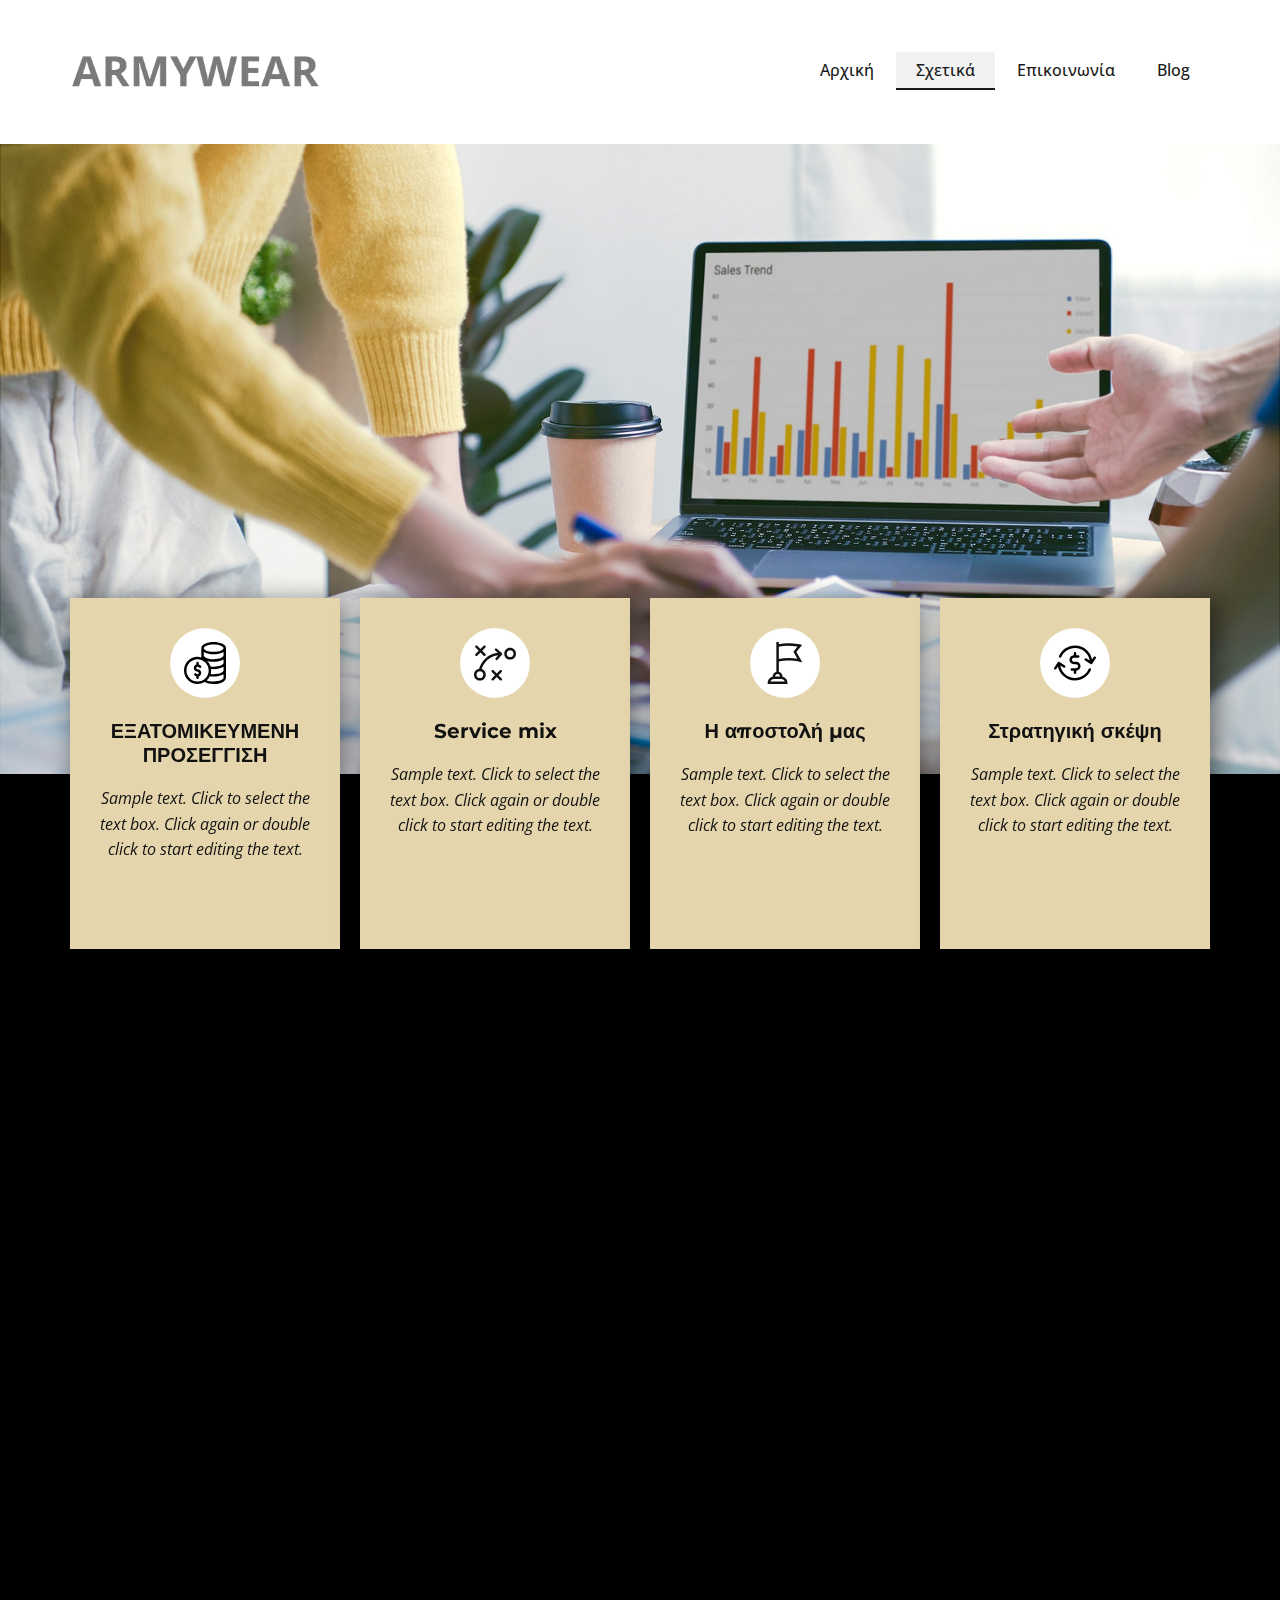
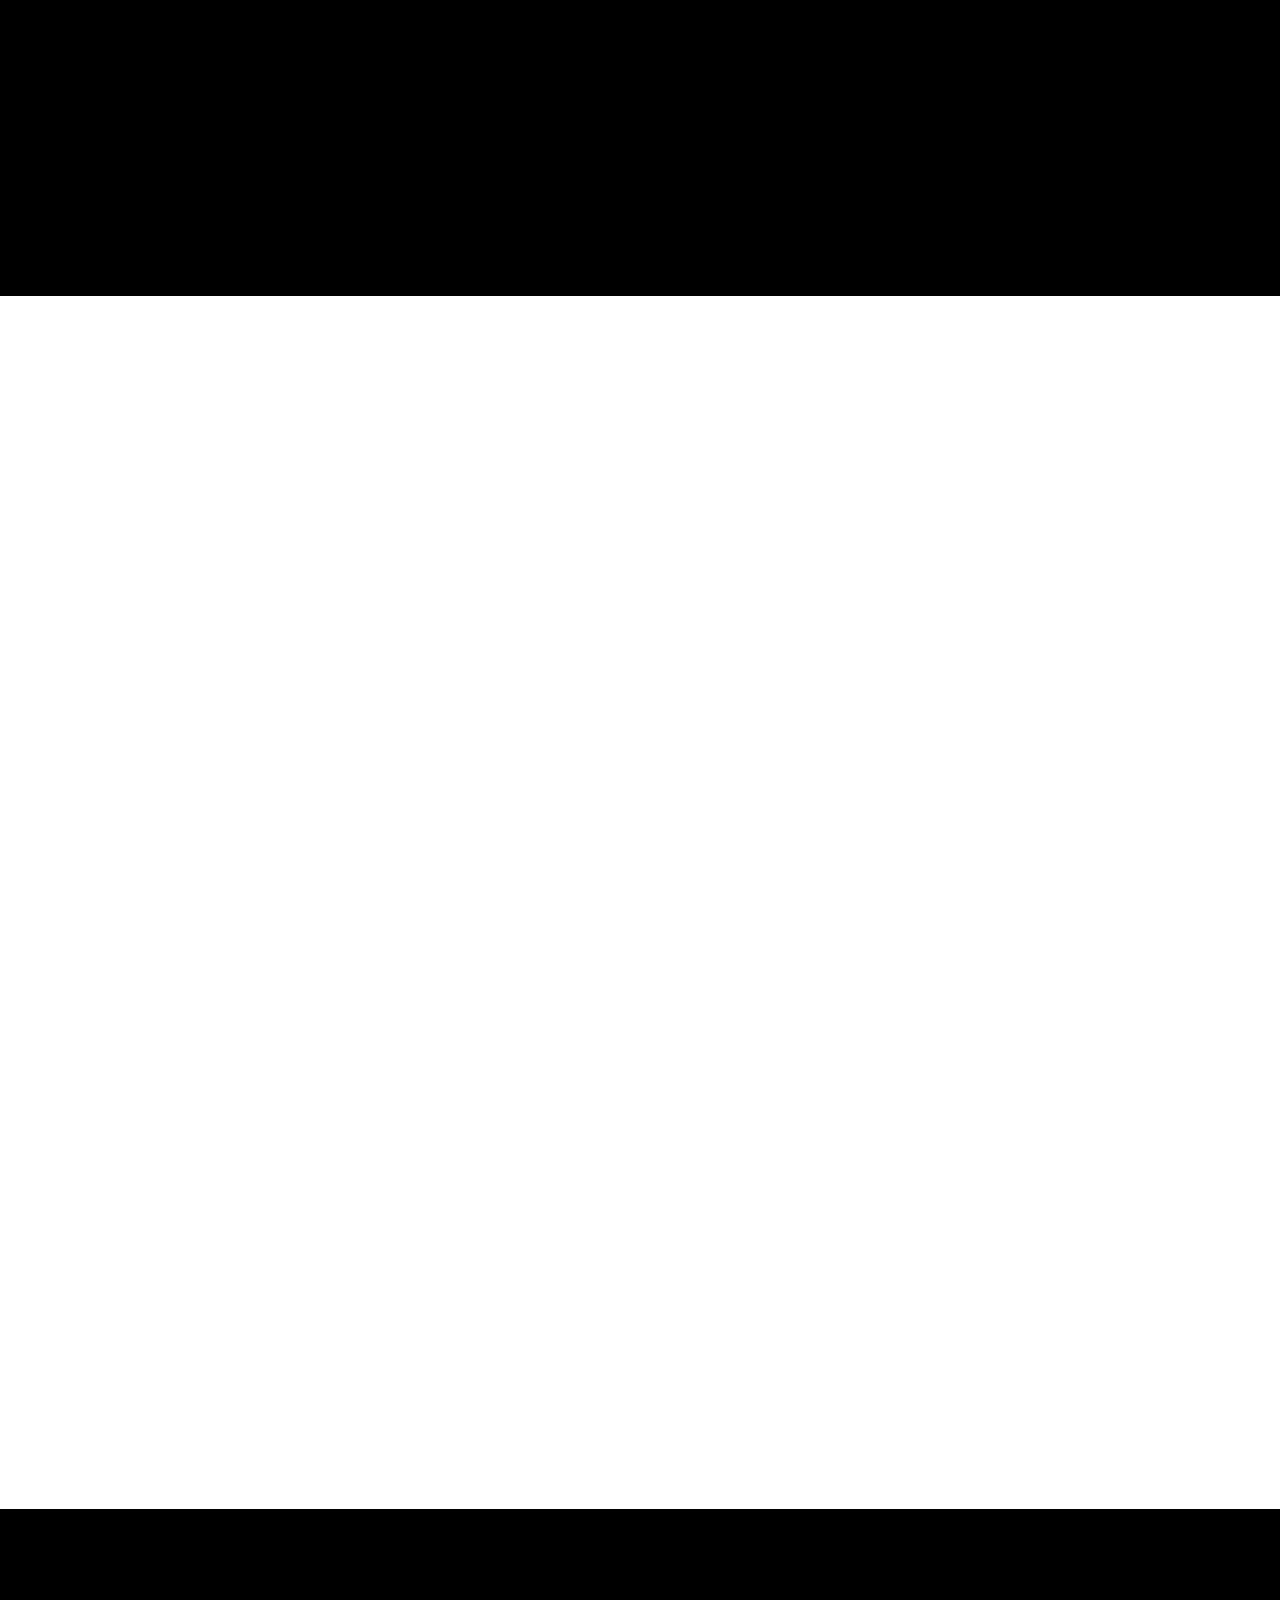
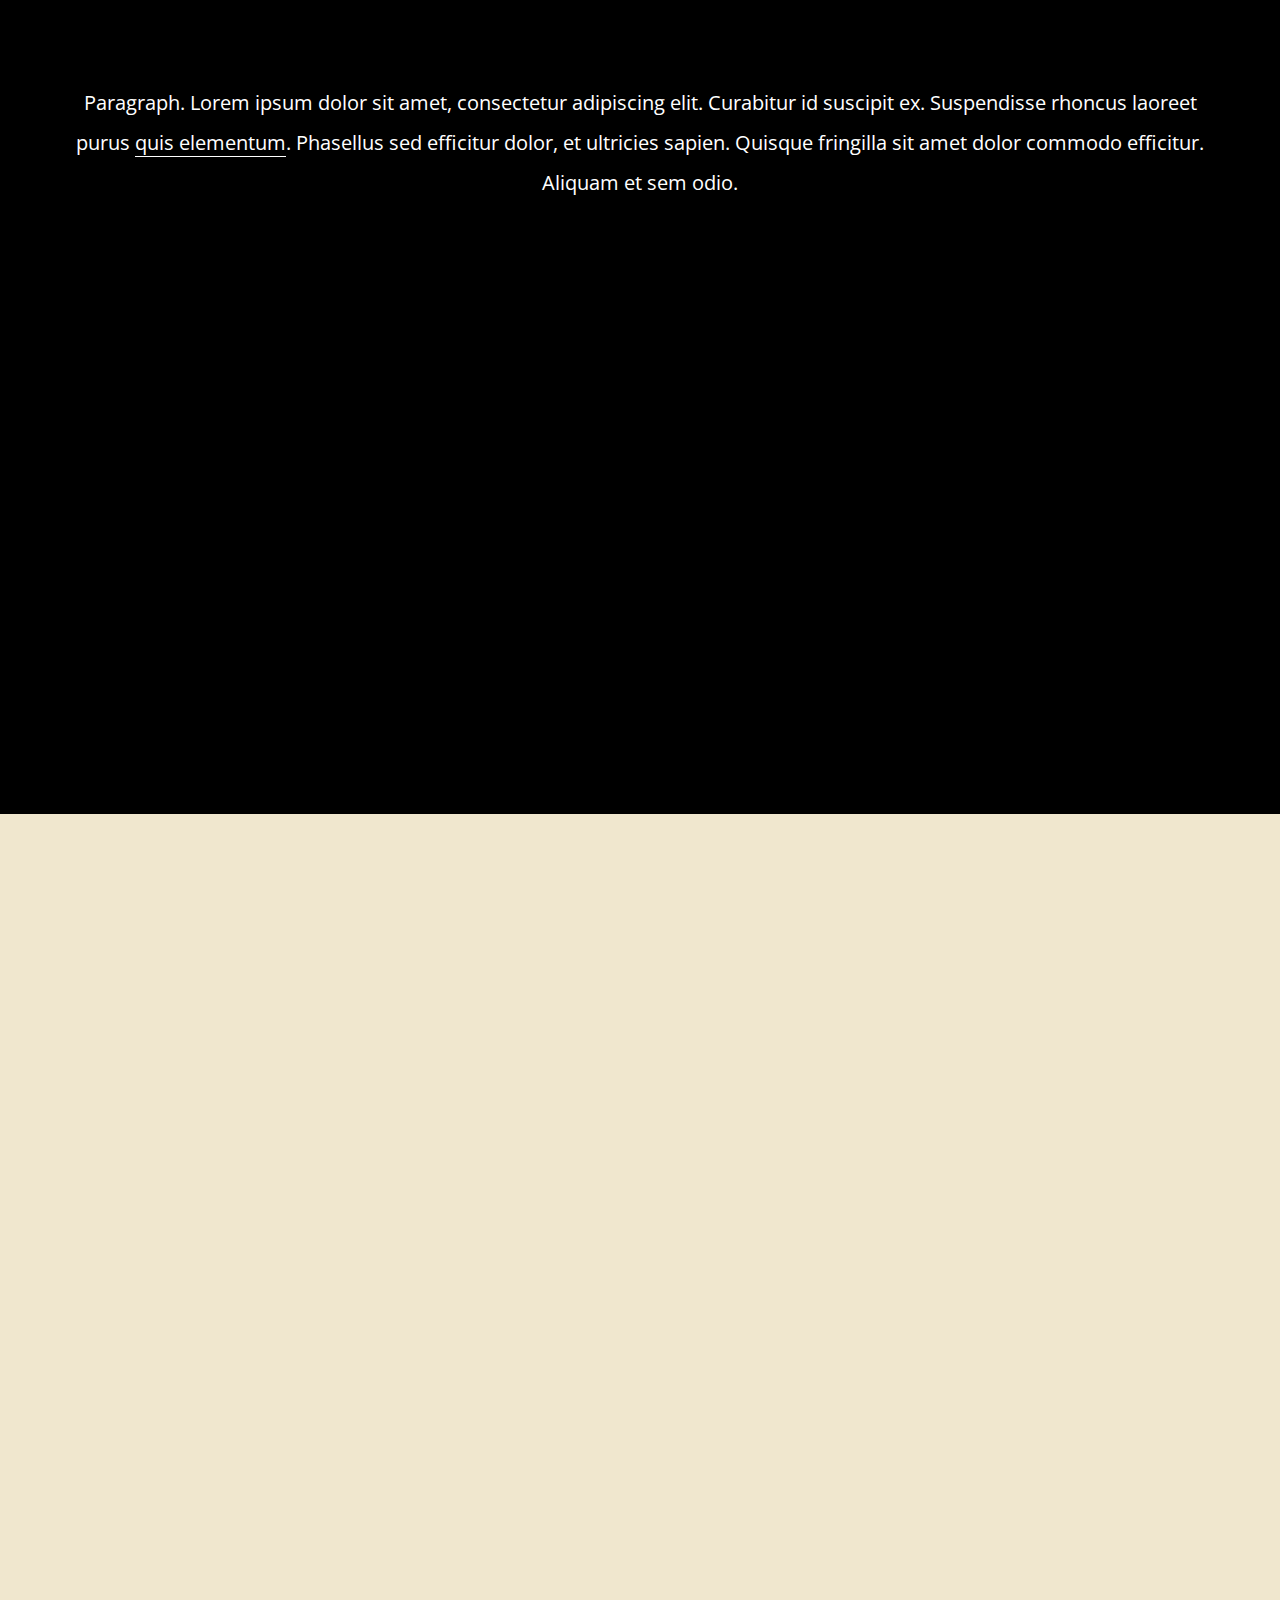
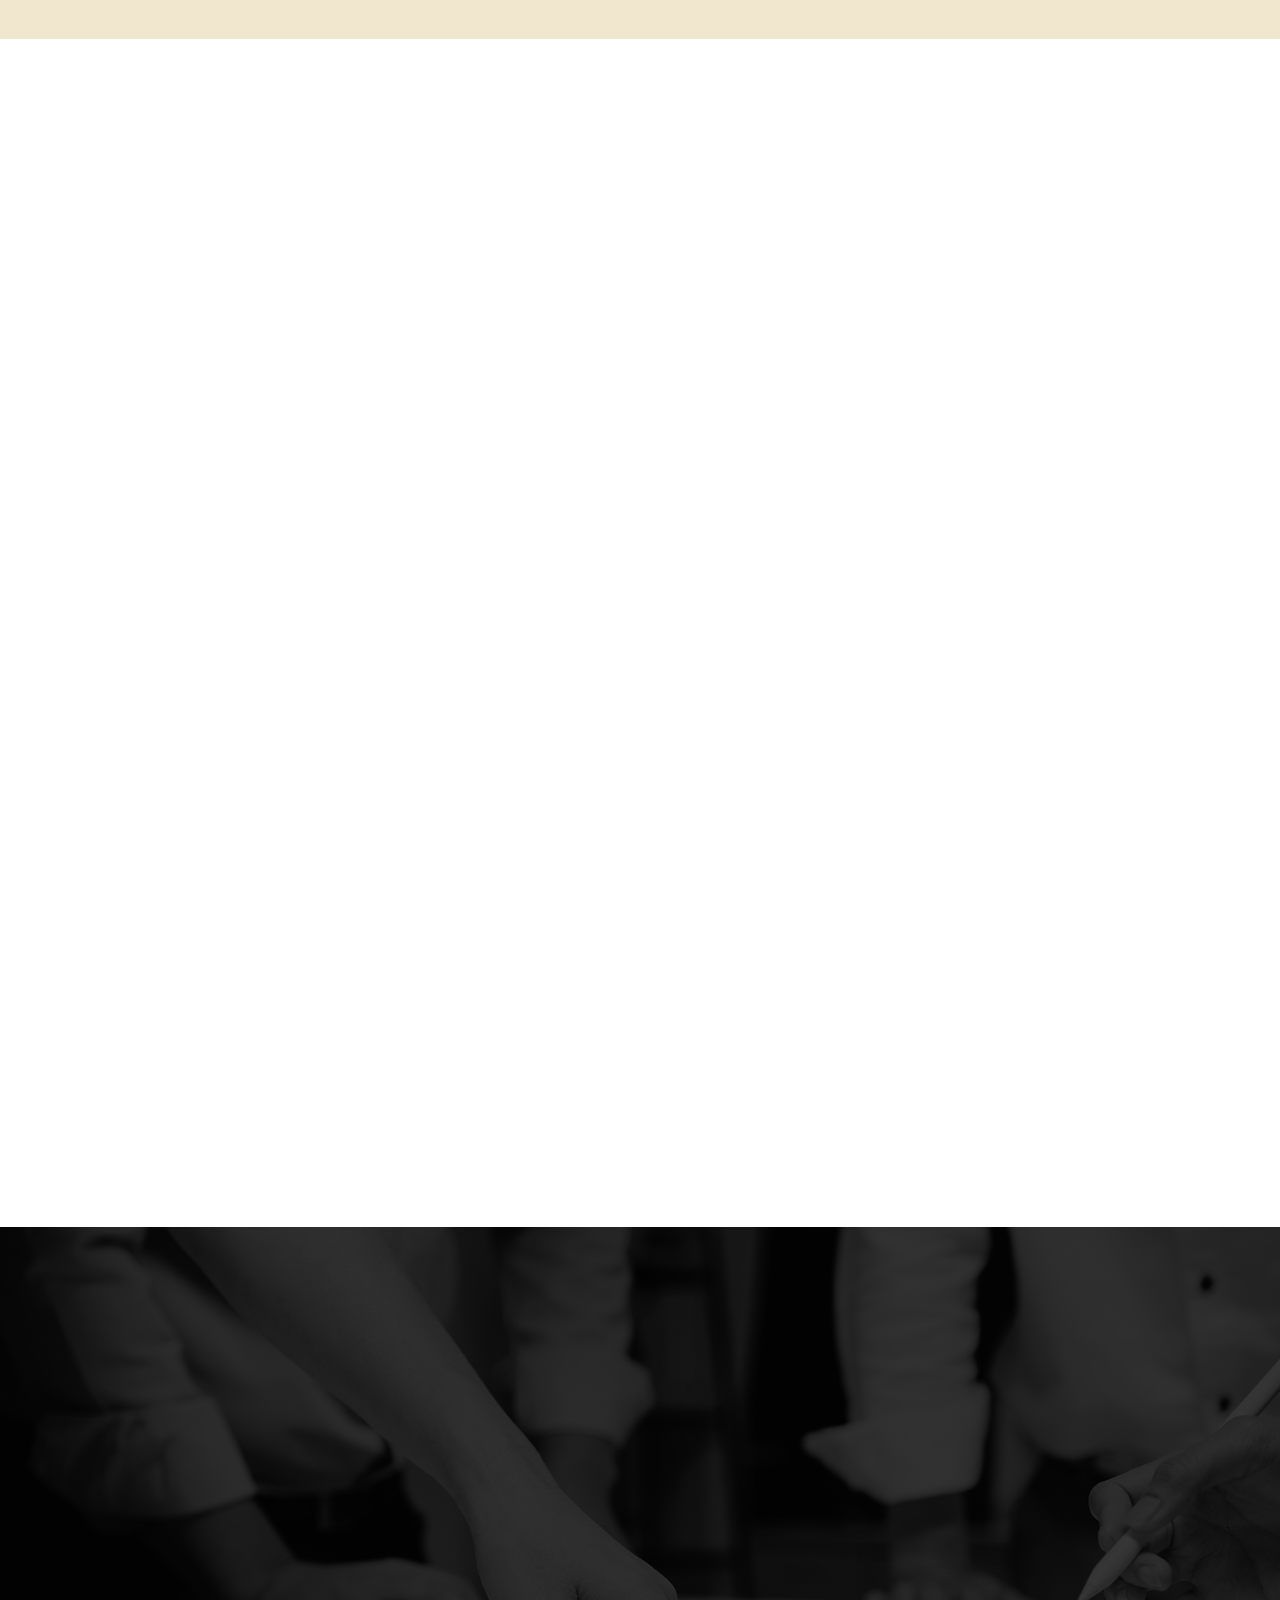
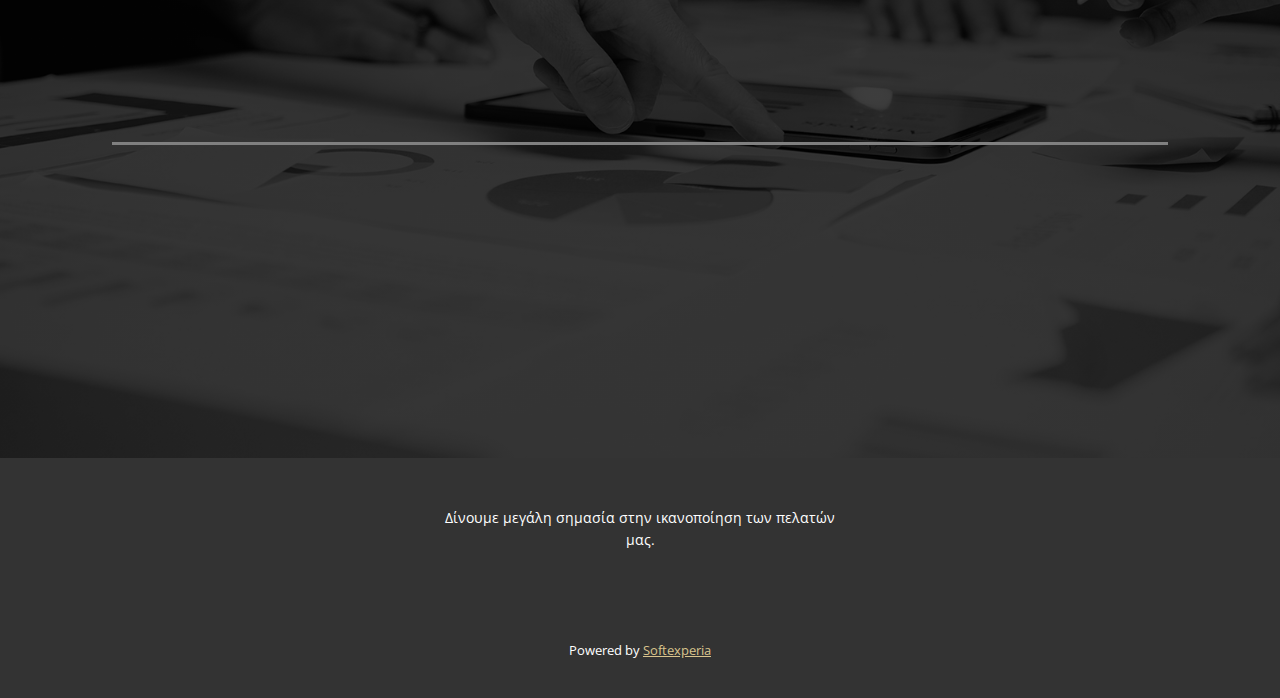
==== commit 7cfd52bb: "Add files via upload" ====
--- a/About.html
+++ b/About.html
@@ -48,7 +48,7 @@
           <div class="u-custom-menu u-nav-container">
             <ul class="u-nav u-spacing-2 u-unstyled u-nav-1"><li class="u-nav-item"><a class="u-active-grey-5 u-border-2 u-border-active-grey-90 u-border-hover-grey-50 u-border-no-left u-border-no-right u-border-no-top u-button-style u-hover-grey-10 u-nav-link u-text-active-grey-90 u-text-grey-90 u-text-hover-grey-90" href="index.html" style="padding: 10px 20px;">Αρχική</a>
 </li><li class="u-nav-item"><a class="u-active-grey-5 u-border-2 u-border-active-grey-90 u-border-hover-grey-50 u-border-no-left u-border-no-right u-border-no-top u-button-style u-hover-grey-10 u-nav-link u-text-active-grey-90 u-text-grey-90 u-text-hover-grey-90" href="About.html" style="padding: 10px 20px;">Σχετικά</a>
-</li><li class="u-nav-item"><a class="u-active-grey-5 u-border-2 u-border-active-grey-90 u-border-hover-grey-50 u-border-no-left u-border-no-right u-border-no-top u-button-style u-hover-grey-10 u-nav-link u-text-active-grey-90 u-text-grey-90 u-text-hover-grey-90" href="Team.html" style="padding: 10px 20px;">Our Team</a>
+
 </li><li class="u-nav-item"><a class="u-active-grey-5 u-border-2 u-border-active-grey-90 u-border-hover-grey-50 u-border-no-left u-border-no-right u-border-no-top u-button-style u-hover-grey-10 u-nav-link u-text-active-grey-90 u-text-grey-90 u-text-hover-grey-90" href="Contact.html" style="padding: 10px 20px;">Επικοινωνία</a>
 </li><li class="u-nav-item"><a class="u-active-grey-5 u-border-2 u-border-active-grey-90 u-border-hover-grey-50 u-border-no-left u-border-no-right u-border-no-top u-button-style u-hover-grey-10 u-nav-link u-text-active-grey-90 u-text-grey-90 u-text-hover-grey-90" href="blog/blog.html" style="padding: 10px 20px;">Blog</a>
 </li></ul>
@@ -119,7 +119,7 @@
           </div>
         </div>
       </div>
-      <p class="u-align-center u-text u-text-default u-text-9" data-animation-name="customAnimationIn" data-animation-duration="1500" data-animation-delay="500">Image from <a href="https://freepik.com" class="u-active-none u-border-1 u-border-active-grey-60 u-border-grey-50 u-border-hover-grey-60 u-border-no-left u-border-no-right u-border-no-top u-bottom-left-radius-0 u-bottom-right-radius-0 u-btn u-button-link u-button-style u-hover-none u-none u-radius-0 u-text-body-alt-color u-top-left-radius-0 u-top-right-radius-0 u-btn-1">Freepik</a>
+      <p class="u-align-center u-text u-text-default u-text-9" data-animation-name="customAnimationIn" data-animation-duration="1500" data-animation-delay="500">Image from <a href="" class="u-active-none u-border-1 u-border-active-grey-60 u-border-grey-50 u-border-hover-grey-60 u-border-no-left u-border-no-right u-border-no-top u-bottom-left-radius-0 u-bottom-right-radius-0 u-btn u-button-link u-button-style u-hover-none u-none u-radius-0 u-text-body-alt-color u-top-left-radius-0 u-top-right-radius-0 u-btn-1"></a>
       </p>
     </section>
     <section class="u-black u-clearfix u-section-2" id="carousel_e3c2">
@@ -154,7 +154,7 @@
                       </div>
                     </div>
                   </div>
-                  <p class="u-align-left u-text u-text-default u-text-6">Image</p>
+                  <p class="u-align-left u-text u-text-default u-text-6"></p>
                   <a href="#" class="u-active-palette-3-base u-align-left u-black u-border-none u-btn u-btn-rectangle u-button-style u-custom-font u-font-raleway u-hover-palette-3-base u-radius-0 u-text-active-black u-text-body-alt-color u-text-hover-black u-btn-1" data-animation-name="customAnimationIn" data-animation-duration="1500" data-animation-delay="500">δειτε περισσοτερα </a>
                 </div>
               </div>
@@ -203,7 +203,7 @@
     </section>
     <section class="u-align-center u-black u-clearfix u-container-align-center u-section-4" id="carousel_6107">
       <div class="u-clearfix u-sheet u-valign-middle u-sheet-1">
-        <h2 class="u-align-center u-text u-text-default u-text-1" data-animation-name="customAnimationIn" data-animation-duration="1000"> Clients we believe in </h2>
+        <h2 class="u-align-center u-text u-text-default u-text-1" data-animation-name="customAnimationIn" data-animation-duration="1000"> Μερικοί από τους πελάτες μας </h2>
         <p class="u-align-center u-text u-text-2">Paragraph. Lorem ipsum dolor sit amet, consectetur adipiscing elit. Curabitur id suscipit ex. Suspendisse rhoncus laoreet purus <a href="#" class="u-border-1 u-border-active-palette-1-light-3 u-border-hover-palette-1-light-3 u-border-no-left u-border-no-right u-border-no-top u-border-white u-btn u-button-link u-button-style u-none u-text-active-white u-text-body-alt-color u-text-hover-white u-btn-1">quis elementum</a>. Phasellus sed efficitur dolor, et ultricies sapien. Quisque fringilla sit amet dolor commodo efficitur.
                 Aliquam et sem odio.
         </p>
@@ -216,22 +216,22 @@
             </div>
             <div class="u-container-align-center u-container-style u-list-item u-repeater-item">
               <div class="u-container-layout u-similar-container u-valign-middle u-container-layout-2">
-                <img alt="" class="u-image u-image-contain u-image-default u-image-2" data-image-width="300" data-image-height="90" src="images/1.svg" data-animation-name="customAnimationIn" data-animation-duration="1500">
+                <img alt="" class="u-image u-image-contain u-image-default u-image-2" data-image-width="300" data-image-height="90" src="images/robe_di_kappa.png" data-animation-name="customAnimationIn" data-animation-duration="1500">
               </div>
             </div>
             <div class="u-container-align-center u-container-style u-list-item u-repeater-item">
               <div class="u-container-layout u-similar-container u-valign-middle u-container-layout-3">
-                <img alt="" class="u-image u-image-contain u-image-default u-image-3" data-image-width="300" data-image-height="63" src="images/evga.svg" data-animation-name="customAnimationIn" data-animation-duration="1500">
+                <img alt="" class="u-image u-image-contain u-image-default u-image-3" data-image-width="300" data-image-height="63" src="images/lee.png" data-animation-name="customAnimationIn" data-animation-duration="1500">
               </div>
             </div>
             <div class="u-container-align-center u-container-style u-list-item u-repeater-item">
               <div class="u-container-layout u-similar-container u-valign-middle u-container-layout-4">
-                <img alt="" class="u-image u-image-contain u-image-default u-image-4" data-image-width="300" data-image-height="39" src="images/tesla-9.svg" data-animation-name="customAnimationIn" data-animation-duration="1500">
+                <img alt="" class="u-image u-image-contain u-image-default u-image-4" data-image-width="300" data-image-height="39" src="images/americanino.png" data-animation-name="customAnimationIn" data-animation-duration="1500">
               </div>
             </div>
             <div class="u-container-align-center u-container-style u-list-item u-repeater-item">
               <div class="u-container-layout u-similar-container u-valign-middle u-container-layout-5">
-                <img alt="" class="u-image u-image-contain u-image-default u-image-5" data-image-width="300" data-image-height="54" src="images/sony-logo.svg" data-animation-name="customAnimationIn" data-animation-duration="1500">
+                <img alt="" class="u-image u-image-contain u-image-default u-image-5" data-image-width="300" data-image-height="54" src="images/lois.png" data-animation-name="customAnimationIn" data-animation-duration="1500">
               </div>
             </div>
             <div class="u-container-align-center u-container-style u-list-item u-repeater-item">
@@ -335,11 +335,11 @@
             </div>
             <div class="u-container-style u-layout-cell u-shape-rectangle u-size-40-lg u-size-40-xl u-size-40-xxl u-size-60-md u-size-60-sm u-size-60-xs u-layout-cell-2" data-animation-name="customAnimationIn" data-animation-duration="1500" data-animation-delay="0">
               <div class="u-container-layout u-valign-middle u-container-layout-2">
-                <h2 class="u-text u-text-default u-text-1"> Want to launch your brand into the future? Strap in and let's go!</h2>
-                <p class="u-text u-text-default u-text-2"> Article evident arrived express highest men did boy. Mistress sensible entirely am so. Quick can manor smart money hopes worth too. Comfort produce husband boy her had hearing. Law others theirs passed but wishes. You day real less till dear read.</p>
-                <p class="u-text u-text-3">Image from <a href="https://freepik.com" class="u-active-none u-border-1 u-border-active-grey-60 u-border-grey-75 u-border-hover-grey-60 u-border-no-left u-border-no-right u-border-no-top u-bottom-left-radius-0 u-bottom-right-radius-0 u-btn u-button-link u-button-style u-hover-none u-none u-radius-0 u-text-body-color u-top-left-radius-0 u-top-right-radius-0 u-btn-1">Freepik</a>
+                <h2 class="u-text u-text-default u-text-1"> Θέλετε να έχετε τον δικό σας επαγγελματικό ρουχισμό? <br> Μπορούμε να σας βοηθήσουμε!</h2>
+                <p class="u-text u-text-default u-text-2"> Συζητάμε μαζί σας και σας κάνουμε προτάσεις που ανταποκρίνονται στις ανάγκες σας.</p>
+                <p class="u-text u-text-3"> <a href="" class="u-active-none u-border-1 u-border-active-grey-60 u-border-grey-75 u-border-hover-grey-60 u-border-no-left u-border-no-right u-border-no-top u-bottom-left-radius-0 u-bottom-right-radius-0 u-btn u-button-link u-button-style u-hover-none u-none u-radius-0 u-text-body-color u-top-left-radius-0 u-top-right-radius-0 u-btn-1"> </a>
                 </p>
-                <a href="#" class="u-active-palette-3-base u-black u-border-none u-btn u-btn-rectangle u-button-style u-custom-font u-font-raleway u-hover-palette-3-base u-radius-0 u-text-active-black u-text-body-alt-color u-text-hover-black u-btn-2" data-animation-name="customAnimationIn" data-animation-duration="1500" data-animation-delay="500">Get Started</a>
+                <a href="#" class="u-active-palette-3-base u-black u-border-none u-btn u-btn-rectangle u-button-style u-custom-font u-font-raleway u-hover-palette-3-base u-radius-0 u-text-active-black u-text-body-alt-color u-text-hover-black u-btn-2" data-animation-name="customAnimationIn" data-animation-duration="1500" data-animation-delay="500">ΞΕΚΙΝΗΣΤΕ ΣΗΜΕΡΑ</a>
               </div>
             </div>
           </div>
@@ -355,8 +355,8 @@
             </div>
             <div class="u-container-align-center u-container-style u-layout-cell u-right-cell u-size-30-lg u-size-30-xl u-size-30-xxl u-size-60-md u-size-60-sm u-size-60-xs u-white u-layout-cell-2" data-animation-name="customAnimationIn" data-animation-duration="1500" data-animation-delay="500">
               <div class="u-container-layout u-valign-middle u-container-layout-2">
-                <h2 class="u-align-center u-text u-text-1"> Follow us on Social</h2>
-                <p class="u-align-center u-text u-text-2"> Looking for the latest industry insights, timely agency updates? Follow us on social:</p>
+                <h2 class="u-align-center u-text u-text-1"> Ακολουθήστε μας</h2>
+                <p class="u-align-center u-text u-text-2"> Ψάχνετε για τις τελευταίες τάσεις του κλάδου και για νέες μεθόδους παραγωγής? Ακολουθήστε μας στα κοινωνικά δίκτυα:</p>
                 <div class="u-social-icons u-social-icons-1">
                   <a class="u-social-url" target="_blank" href=""><span class="u-icon u-icon-circle u-social-facebook u-social-icon u-icon-1"><svg class="u-svg-link" preserveAspectRatio="xMidYMin slice" viewBox="0 0 112 112" style=""><use xlink:href="#svg-2fe9"></use></svg><svg x="0px" y="0px" viewBox="0 0 112 112" id="svg-2fe9" class="u-svg-content"><circle fill="#3B5998" cx="56.1" cy="56.1" r="55"></circle><path fill="#FFFFFF" d="M73.5,31.6h-9.1c-1.4,0-3.6,0.8-3.6,3.9v8.5h12.6L72,58.3H60.8v40.8H43.9V58.3h-8V43.9h8v-9.2
             c0-6.7,3.1-17,17-17h12.5v13.9H73.5z"></path></svg></span>
@@ -384,7 +384,7 @@
             c2.6,0,5.1,0,7.7,0C98.3,57.3,98.3,59.9,98.3,62.5z"></path></svg></span>
                   </a>
                 </div>
-                <p class="u-text u-text-grey-50 u-text-3">Image from <a href="https://freepik.com" class="u-active-none u-border-1 u-border-active-grey-60 u-border-grey-40 u-border-hover-grey-60 u-border-no-left u-border-no-right u-border-no-top u-bottom-left-radius-0 u-bottom-right-radius-0 u-btn u-button-link u-button-style u-hover-none u-none u-radius-0 u-text-grey-50 u-top-left-radius-0 u-top-right-radius-0 u-btn-1">Freepik</a>
+                <p class="u-text u-text-grey-50 u-text-3"><a href="" class="u-active-none u-border-1 u-border-active-grey-60 u-border-grey-40 u-border-hover-grey-60 u-border-no-left u-border-no-right u-border-no-top u-bottom-left-radius-0 u-bottom-right-radius-0 u-btn u-button-link u-button-style u-hover-none u-none u-radius-0 u-text-grey-50 u-top-left-radius-0 u-top-right-radius-0 u-btn-1"></a>
                 </p>
               </div>
             </div>
@@ -394,32 +394,32 @@
     </section>
     <section class="u-align-center u-clearfix u-container-align-center u-image u-shading u-section-8" id="carousel_15c1" data-image-width="1980" data-image-height="1048">
       <div class="u-clearfix u-sheet u-valign-middle u-sheet-1">
-        <h2 class="u-align-center u-text u-text-1" data-animation-name="customAnimationIn" data-animation-duration="1500"> Want to launch your brand into the future? Strap in and let's go!</h2>
-        <p class="u-align-center u-text u-text-2" data-animation-name="customAnimationIn" data-animation-duration="1500"> Excepteur sint occaecat cupidatat non proident, sunt in culpa qui officia deserunt mollit.</p>
-        <a href="#" class="u-active-white u-border-none u-btn u-btn-rectangle u-button-style u-custom-font u-font-raleway u-hover-white u-palette-1-base u-radius-0 u-text-active-black u-text-body-color u-text-hover-black u-btn-1" data-animation-name="customAnimationIn" data-animation-duration="1500" data-animation-delay="500">Get Started</a>
+        <h2 class="u-align-center u-text u-text-1" data-animation-name="customAnimationIn" data-animation-duration="1500"> Θέλετε να φτιάξετε το δικό σας brand? Μπορούμε να σας βοηθήσουμε!</h2>
+        <p class="u-align-center u-text u-text-2" data-animation-name="customAnimationIn" data-animation-duration="1500"> Συζητάμε μαζί σας και σας κάνουμε προτάσεις που ανταποκρίνονται στις ανάγκες σας.</p>
+        <a href="#" class="u-active-white u-border-none u-btn u-btn-rectangle u-button-style u-custom-font u-font-raleway u-hover-white u-palette-1-base u-radius-0 u-text-active-black u-text-body-color u-text-hover-black u-btn-1" data-animation-name="customAnimationIn" data-animation-duration="1500" data-animation-delay="500">ΞΕΚΙΝΗΣΤΕ ΣΗΜΕΡΑ</a>
         <div class="u-border-3 u-border-grey-50 u-line u-line-horizontal u-line-1"></div>
         <div class="u-expanded-width-md u-expanded-width-sm u-expanded-width-xs u-list u-list-1">
           <div class="u-repeater u-repeater-1">
             <div class="u-container-align-center u-container-style u-list-item u-repeater-item u-list-item-1" data-animation-name="customAnimationIn" data-animation-duration="1500">
               <div class="u-container-layout u-similar-container u-valign-top u-container-layout-1">
-                <h6 class="u-align-center u-text u-text-default u-text-palette-1-base u-text-3"> Location:</h6>
-                <p class="u-align-center u-text u-text-body-alt-color u-text-4"> 45 Pirrama Rd,<br>&nbsp;Pyrmont NSW 2022
+                <h6 class="u-align-center u-text u-text-default u-text-palette-1-base u-text-3"> ΔΙΕΥΘΥΝΣΗ:</h6>
+                <p class="u-align-center u-text u-text-body-alt-color u-text-4"> Γοργοποτάμου 88,<br>&nbsp;Πάτρα, 26332
                 </p>
               </div>
             </div>
             <div class="u-container-align-center u-container-style u-list-item u-repeater-item u-list-item-2" data-animation-name="customAnimationIn" data-animation-duration="1500">
               <div class="u-container-layout u-similar-container u-valign-top u-container-layout-2">
-                <h6 class="u-align-center u-text u-text-default u-text-palette-1-base u-text-5">Contacts:</h6>
+                <h6 class="u-align-center u-text u-text-default u-text-palette-1-base u-text-5">ΕΠΙΚΟΙΝΩΝΙΑ:</h6>
                 <p class="u-align-center u-text u-text-body-alt-color u-text-6">
-                  <a href="#" class="u-active-none u-border-1 u-border-active-white u-border-hover-white u-border-no-left u-border-no-right u-border-no-top u-border-palette-1-light-1 u-btn u-button-link u-button-style u-hover-none u-none u-text-body-alt-color u-btn-2" data-animation-name="" data-animation-duration="0" data-animation-delay="0" data-animation-direction=""> info@bakery.com</a>
+                  <a href="#" class="u-active-none u-border-1 u-border-active-white u-border-hover-white u-border-no-left u-border-no-right u-border-no-top u-border-palette-1-light-1 u-btn u-button-link u-button-style u-hover-none u-none u-text-body-alt-color u-btn-2" data-animation-name="" data-animation-duration="0" data-animation-delay="0" data-animation-direction=""> info@armywear.gr</a>
                   <br>
-                  <a href="#" class="u-active-none u-border-1 u-border-active-white u-border-hover-white u-border-no-left u-border-no-right u-border-no-top u-border-palette-1-light-1 u-btn u-button-link u-button-style u-hover-none u-none u-text-body-alt-color u-btn-3" data-animation-name="" data-animation-duration="0" data-animation-delay="0" data-animation-direction="">(123) 123-1234</a>
+                  <a href="#" class="u-active-none u-border-1 u-border-active-white u-border-hover-white u-border-no-left u-border-no-right u-border-no-top u-border-palette-1-light-1 u-btn u-button-link u-button-style u-hover-none u-none u-text-body-alt-color u-btn-3" data-animation-name="" data-animation-duration="0" data-animation-delay="0" data-animation-direction="">2610 310123</a>
                 </p>
               </div>
             </div>
             <div class="u-container-align-center u-container-style u-list-item u-repeater-item u-list-item-3" data-animation-name="customAnimationIn" data-animation-duration="1500">
               <div class="u-container-layout u-similar-container u-valign-top u-container-layout-3">
-                <h6 class="u-align-center u-text u-text-default u-text-palette-1-base u-text-7"> Follow us:</h6>
+                <h6 class="u-align-center u-text u-text-default u-text-palette-1-base u-text-7"> ΑΚΟΛΟΥΘΗΣΤΕ ΜΑΣ:</h6>
                 <p class="u-align-center u-text u-text-body-alt-color u-text-8">
                   <a href="#" class="u-active-none u-border-1 u-border-active-white u-border-hover-white u-border-no-left u-border-no-right u-border-no-top u-border-palette-1-light-1 u-btn u-button-link u-button-style u-hover-none u-none u-text-body-alt-color u-btn-4" target="_blank" data-animation-name="" data-animation-duration="0" data-animation-delay="0" data-animation-direction="">Facebook</a>
                   <br>
@@ -429,7 +429,7 @@
             </div>
           </div>
         </div>
-        <p class="u-align-center u-text u-text-default u-text-9" data-animation-name="customAnimationIn" data-animation-duration="1500" data-animation-delay="500">Image from <a href="https://freepik.com" class="u-active-none u-border-1 u-border-active-grey-60 u-border-grey-50 u-border-hover-grey-60 u-border-no-left u-border-no-right u-border-no-top u-bottom-left-radius-0 u-bottom-right-radius-0 u-btn u-button-link u-button-style u-hover-none u-none u-radius-0 u-text-body-alt-color u-top-left-radius-0 u-top-right-radius-0 u-btn-6">Freepik</a>
+        <p class="u-align-center u-text u-text-default u-text-9" data-animation-name="customAnimationIn" data-animation-duration="1500" data-animation-delay="500"><a href="" class="u-active-none u-border-1 u-border-active-grey-60 u-border-grey-50 u-border-hover-grey-60 u-border-no-left u-border-no-right u-border-no-top u-bottom-left-radius-0 u-bottom-right-radius-0 u-btn u-button-link u-button-style u-hover-none u-none u-radius-0 u-text-body-alt-color u-top-left-radius-0 u-top-right-radius-0 u-btn-6"></a>
         </p>
       </div>
     </section>
@@ -437,11 +437,11 @@
     
     
     <footer class="u-align-center u-clearfix u-container-align-center u-footer u-grey-80 u-footer" id="sec-0bc3"><div class="u-clearfix u-sheet u-sheet-1">
-        <p class="u-small-text u-text u-text-variant u-text-1">Sample text. Click to select the Text Element.</p>
+        <p class="u-small-text u-text u-text-variant u-text-1">Δίνουμε μεγάλη σημασία στην ικανοποίηση των πελατών μας.</p>
       </div></footer>
     <section class="u-backlink u-clearfix u-grey-80">
-      <p class="u-text"><span>This site was created with the </span>
-        <a class="u-link" href="https://nicepage.com/" target="_blank" rel="nofollow"><span>Nicepage</span>
+      <p class="u-text"><span>Powered by </span>
+        <a class="u-link" href="https://softexperia.com/" target="_blank" rel="nofollow"><span>Softexperia</span>
         </a>
       </p>
     </section>
